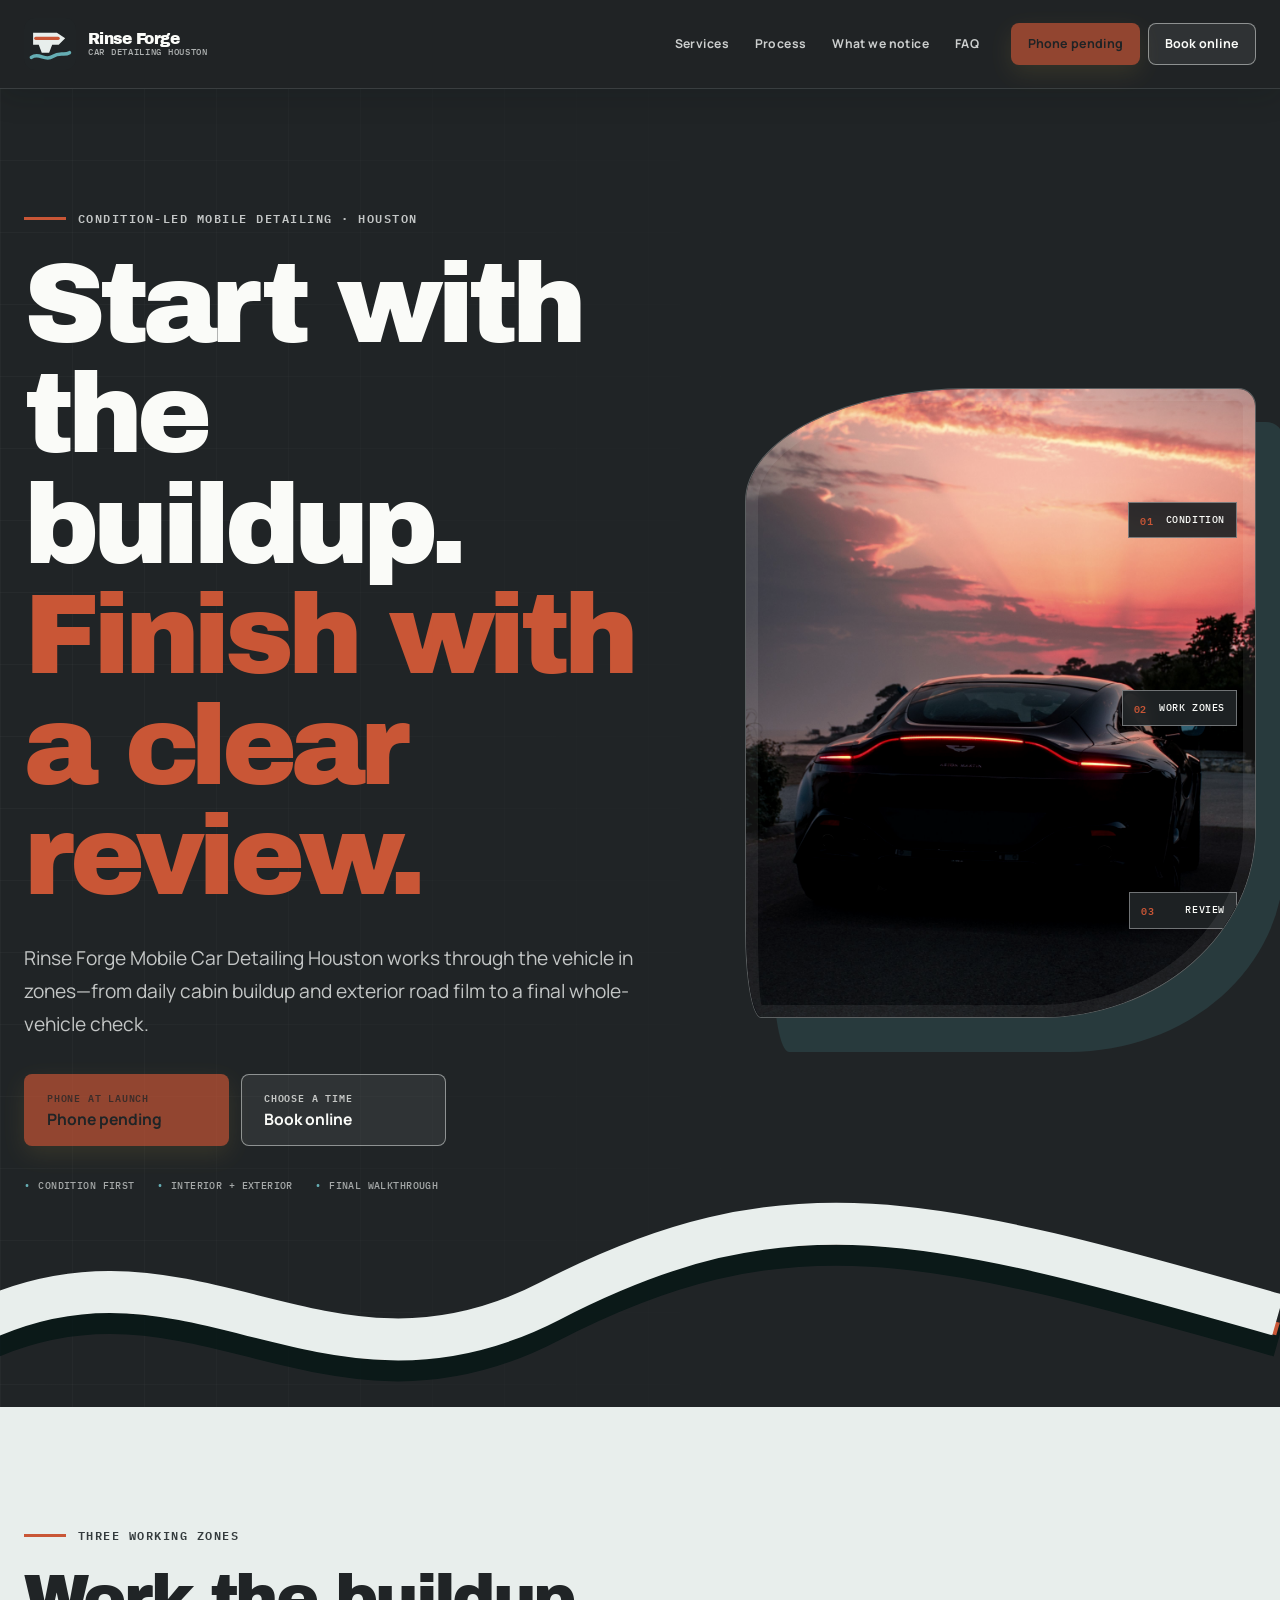
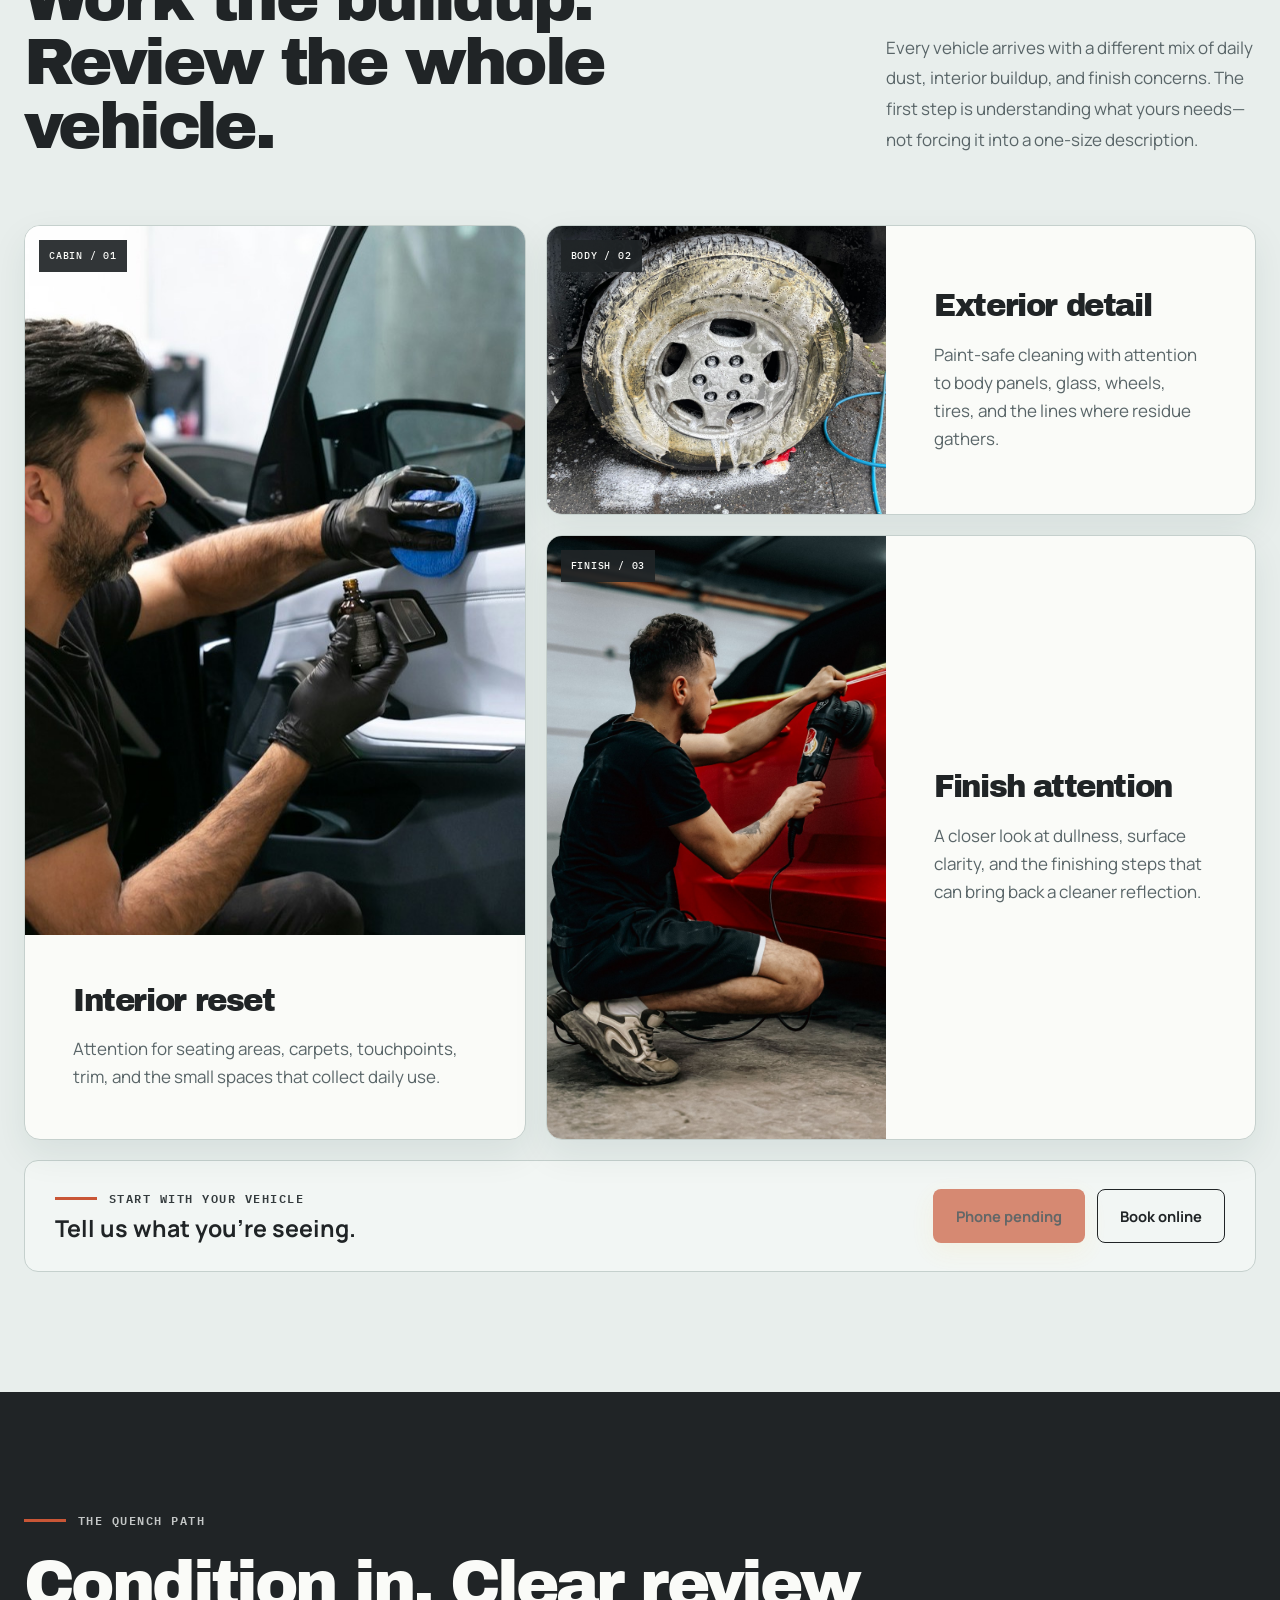
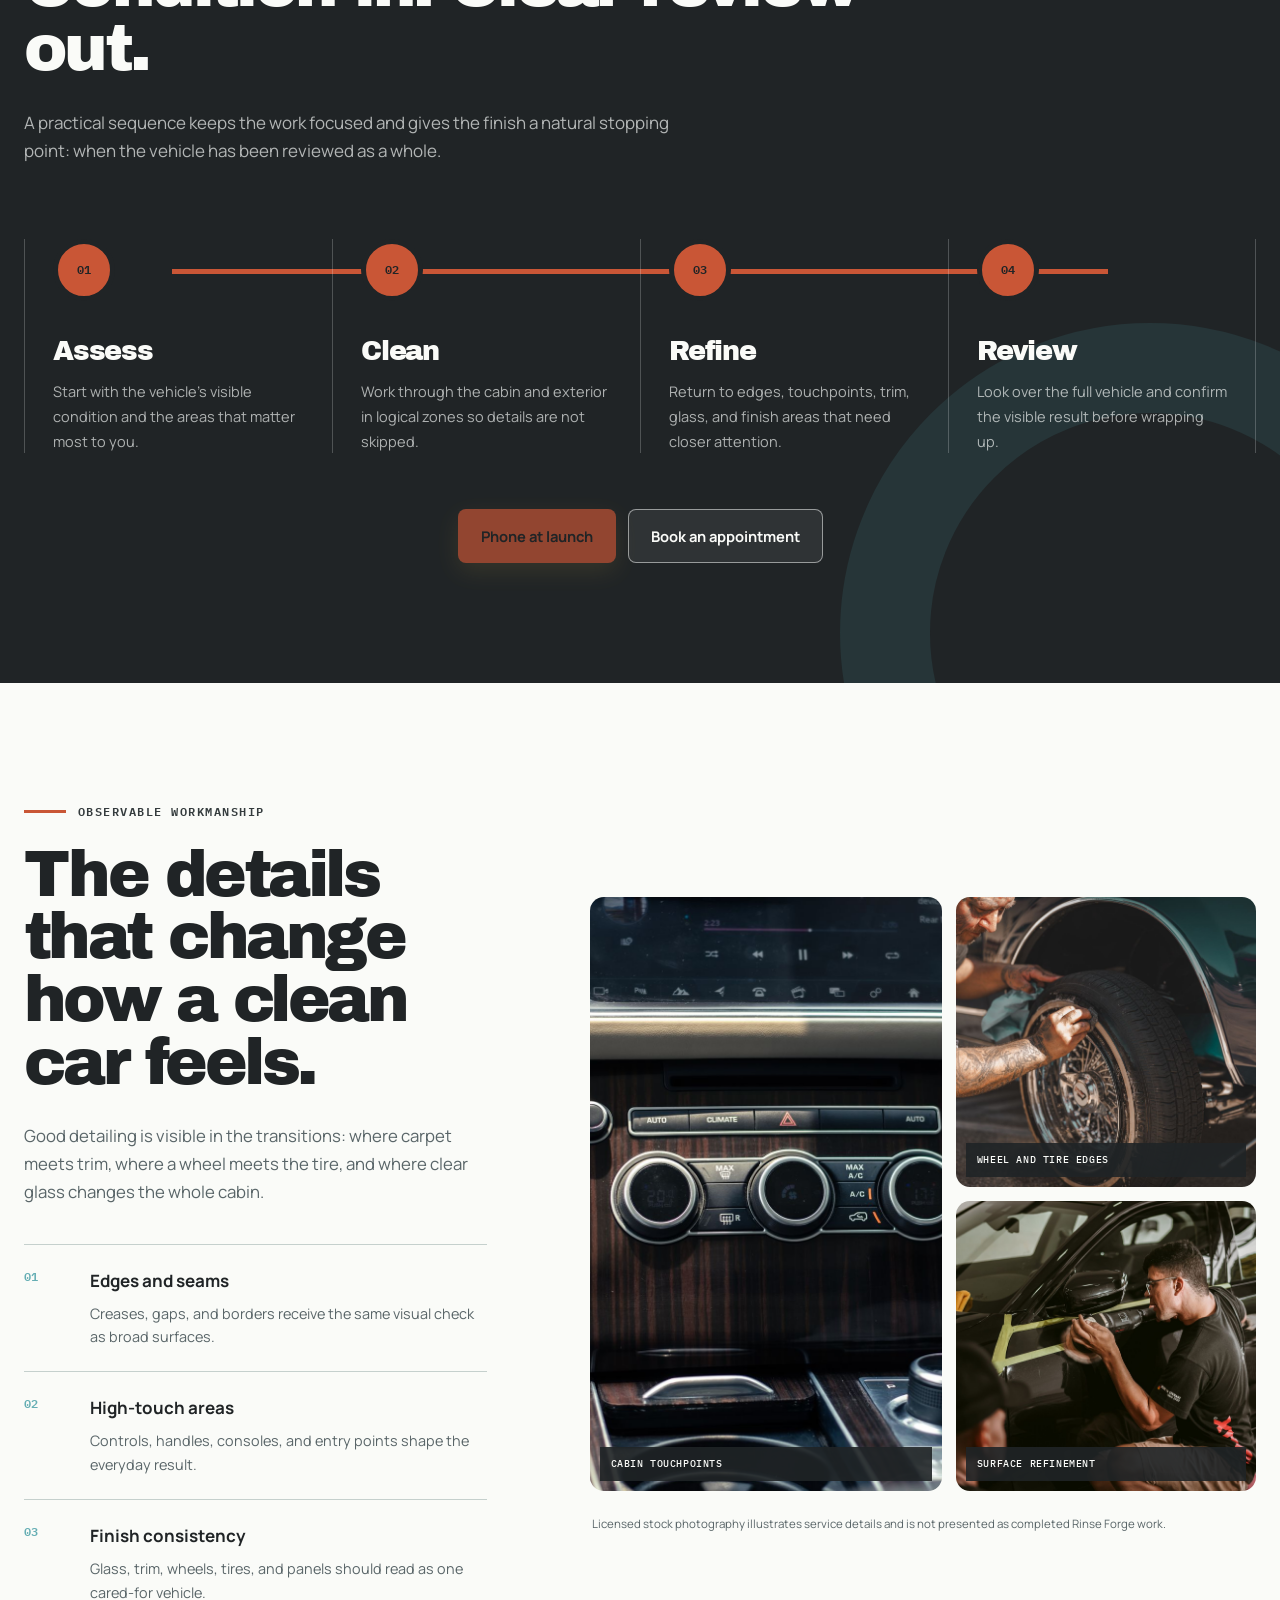
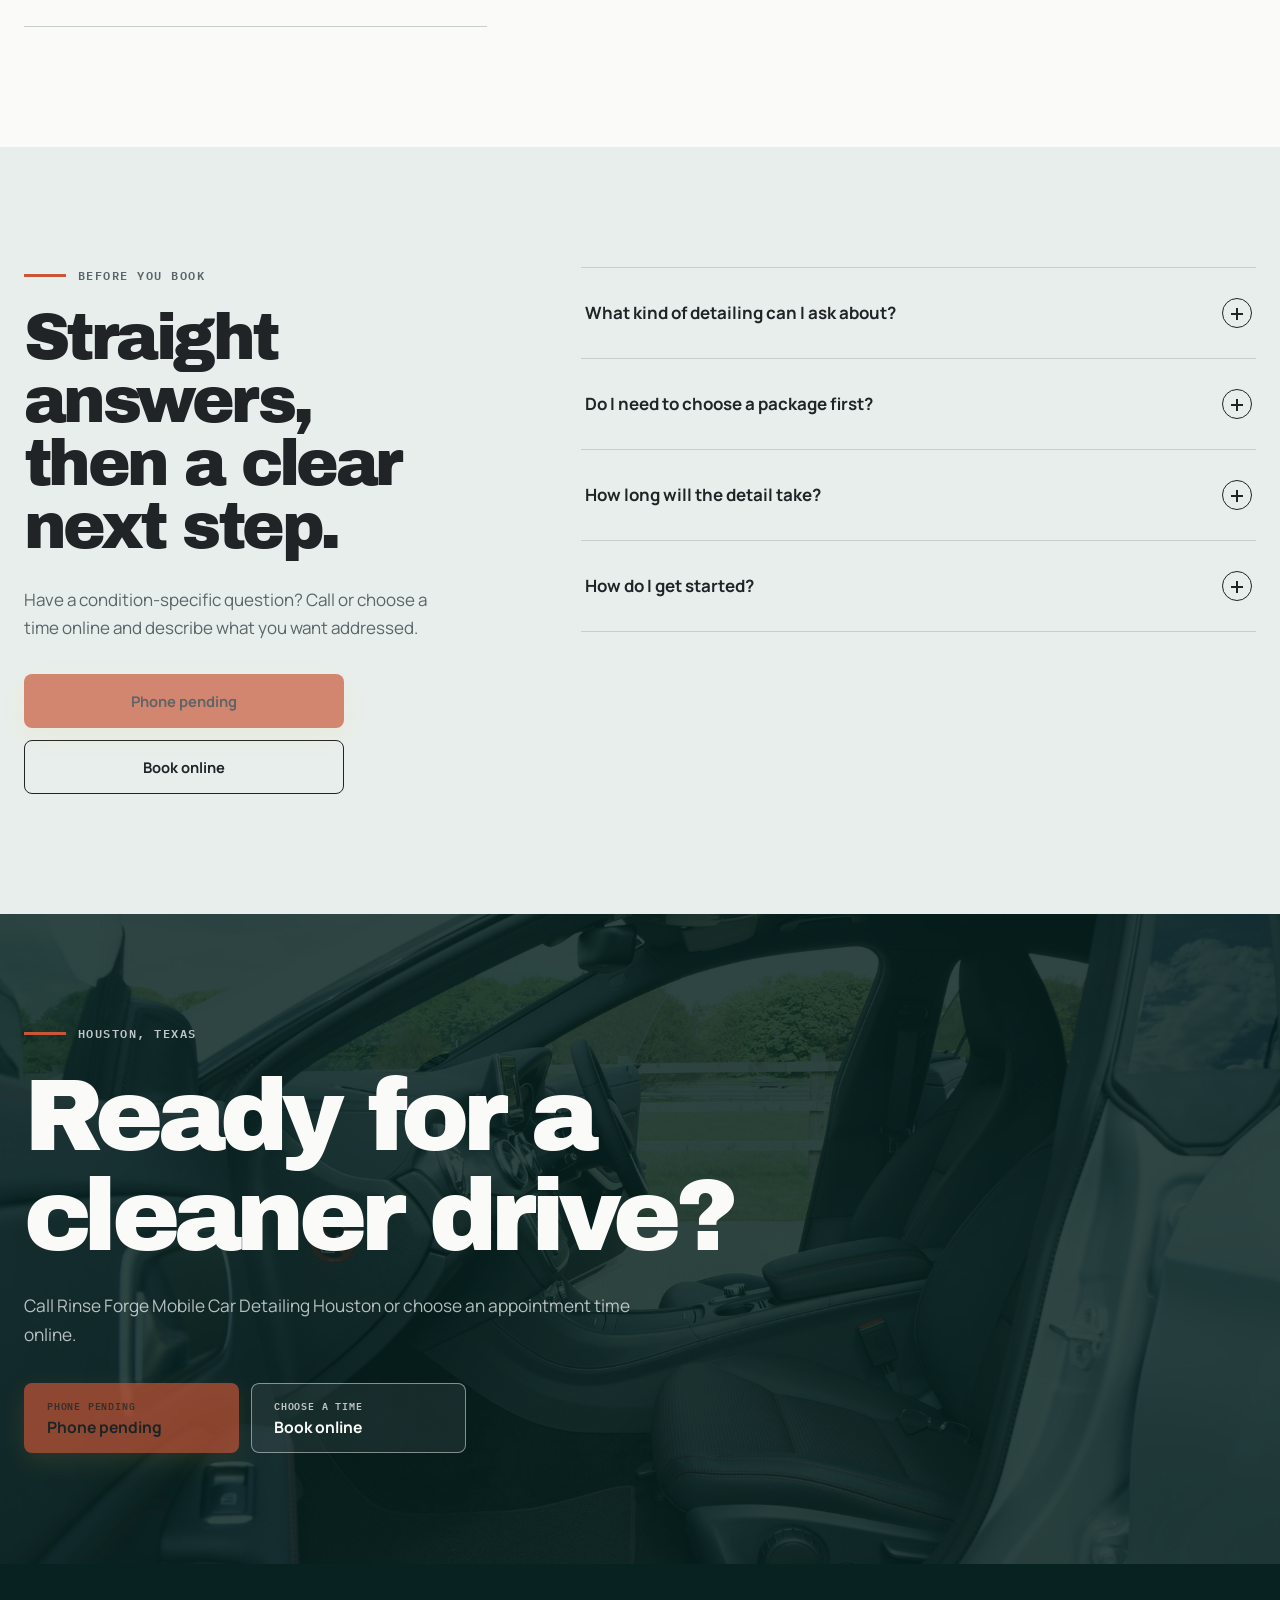
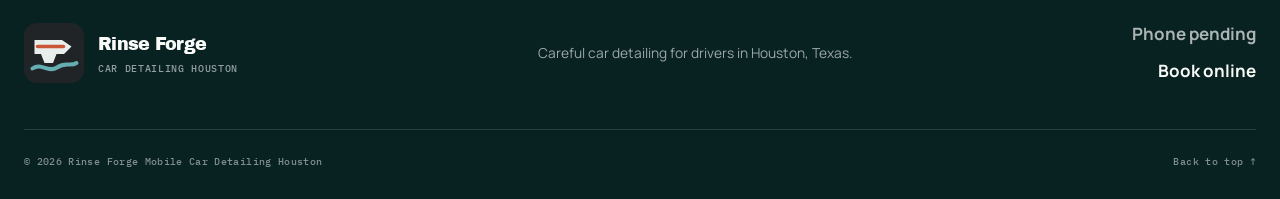
==== index.html @ 3e97dcd6 "feat: launch Rinse Forge website" ====
<!doctype html>
<html lang="en">
  <head>
    <meta charset="utf-8">
    <meta name="viewport" content="width=device-width, initial-scale=1">
    <title>Rinse Forge Mobile Car Detailing Houston | Call or Book</title>
    <meta name="description" content="Rinse Forge Mobile Car Detailing Houston offers careful interior, exterior, and finish-focused car detailing in Houston, Texas. Call or book online.">
    <meta name="theme-color" content="#202426">
    <meta name="robots" content="index,follow,max-image-preview:large">
    <link rel="canonical" href="https://rinseforge.shop/">
    <link rel="icon" href="assets/favicon.svg" type="image/svg+xml">
    <link rel="preload" href="assets/fonts/archivo-black.ttf" as="font" type="font/ttf" crossorigin>
    <link rel="preload" href="assets/hero-foam-car.jpg" as="image">
    <link rel="stylesheet" href="styles.css">
    <meta property="og:type" content="website">
    <meta property="og:title" content="Rinse Forge Mobile Car Detailing Houston">
    <meta property="og:description" content="Careful car detailing for the cabin, body, and finish. Call or book online in Houston, Texas.">
    <meta property="og:url" content="https://rinseforge.shop/">
    <meta property="og:image" content="https://rinseforge.shop/assets/hero-foam-car.jpg">
    <meta property="og:locale" content="en_US">
    <meta name="twitter:card" content="summary_large_image">
    <script type="application/ld+json">
      {
        "@context": "https://schema.org",
        "@type": "LocalBusiness",
        "name": "Rinse Forge Mobile Car Detailing Houston",
        "url": "https://rinseforge.shop/",
        "description": "Careful interior, exterior, and finish-focused car detailing for drivers in Houston, Texas.",
        "areaServed": {
          "@type": "City",
          "name": "Houston, Texas"
        },
        "knowsAbout": [
          "Car detailing",
          "Interior car detailing",
          "Exterior car detailing",
          "Vehicle finish care"
        ]
      }
    </script>
  </head>
  <body>
    <a class="skip-link" href="#main-content">Skip to content</a>

    <header class="site-header" data-header>
      <div class="header-inner shell">
        <a class="brand" href="#top" aria-label="Rinse Forge home">
          <img src="assets/logo.svg" width="56" height="56" alt="">
          <span class="brand-copy">
            <strong>Rinse Forge</strong>
            <small>Car Detailing Houston</small>
          </span>
        </a>

        <button class="menu-toggle" type="button" aria-expanded="false" aria-controls="site-nav">
          <span class="menu-toggle-label">Menu</span>
          <span class="menu-icon" aria-hidden="true"><i></i><i></i></span>
        </button>

        <nav class="site-nav" id="site-nav" aria-label="Main navigation">
          <div class="nav-links">
            <a href="#services">Services</a>
            <a href="#process">Process</a>
            <a href="#details">What we notice</a>
            <a href="#questions">FAQ</a>
          </div>
          <div class="nav-actions">
            <a class="button button-call button-small" href="#contact" aria-disabled="true" aria-label="Call Rinse Forge at Phone pending">Phone pending</a>
            <a class="button button-book button-small" href="https://cal.com/sumitdatta/auto-detail-service">Book online</a>
          </div>
        </nav>
      </div>
    </header>

    <main id="main-content">
      <section class="hero" id="top">
        <div class="hero-grid shell">
          <div class="hero-copy">
            <p class="eyebrow light"><span></span> Condition-led mobile detailing · Houston</p>
            <h1>Start with the buildup. <em>Finish with a clear review.</em></h1>
            <p class="hero-lede">Rinse Forge Mobile Car Detailing Houston works through the vehicle in zones—from daily cabin buildup and exterior road film to a final whole-vehicle check.</p>
            <div class="action-pair hero-actions">
              <a class="button button-call" href="#contact" aria-disabled="true">
                <span>Phone at launch</span>
                <strong>Phone pending</strong>
              </a>
              <a class="button button-book" href="https://cal.com/sumitdatta/auto-detail-service">
                <span>Choose a time</span>
                <strong>Book online</strong>
              </a>
            </div>
            <div class="hero-notes" aria-label="Service highlights">
              <span>Condition first</span>
              <span>Interior + exterior</span>
              <span>Final walkthrough</span>
            </div>
          </div>

          <div class="hero-visual" aria-label="Vehicle finish shown in motion on a Houston road">
            <img src="assets/hero-foam-car.jpg" width="2200" height="3300" alt="A dark vehicle driving along a road at sunset">
            <div class="visual-label label-top"><b>01</b><span>Condition</span></div>
            <div class="visual-label label-mid"><b>02</b><span>Work zones</span></div>
            <div class="visual-label label-bottom"><b>03</b><span>Review</span></div>
          </div>
        </div>

        <svg class="waterline forge-quench-line" viewBox="0 0 1600 220" preserveAspectRatio="none" aria-hidden="true">
          <path class="waterline-shadow" d="M-30 152 C260 18 425 238 720 116 S1190 30 1630 130"></path>
          <path class="waterline-sun" d="M-30 140 C260 6 425 226 720 104 S1190 18 1630 118"></path>
          <path class="waterline-glint" d="M-30 126 C260 -8 425 212 720 90 S1190 4 1630 104"></path>
        </svg>
      </section>

      <section class="services section" id="services">
        <div class="shell">
          <div class="section-heading split-heading">
            <div>
              <p class="eyebrow"><span></span> Three working zones</p>
              <h2>Work the buildup.<br> Review the whole vehicle.</h2>
            </div>
            <p>Every vehicle arrives with a different mix of daily dust, interior buildup, and finish concerns. The first step is understanding what yours needs—not forcing it into a one-size description.</p>
          </div>

          <div class="service-grid">
            <article class="service-card service-card-tall">
              <div class="service-photo">
                <img src="assets/clean-interior.jpg" width="1800" height="1200" loading="lazy" alt="Clean black vehicle seats and center console">
                <span class="photo-code">CABIN / 01</span>
              </div>
              <div class="service-copy">
                <h3>Interior reset</h3>
                <p>Attention for seating areas, carpets, touchpoints, trim, and the small spaces that collect daily use.</p>
              </div>
            </article>

            <article class="service-card">
              <div class="service-photo">
                <img src="assets/wheel-suds.jpg" width="1800" height="1200" loading="lazy" alt="A wheel being cleaned by hand with soap suds">
                <span class="photo-code">BODY / 02</span>
              </div>
              <div class="service-copy">
                <h3>Exterior detail</h3>
                <p>Paint-safe cleaning with attention to body panels, glass, wheels, tires, and the lines where residue gathers.</p>
              </div>
            </article>

            <article class="service-card service-card-wide">
              <div class="service-photo">
                <img src="assets/polish-closeup.jpg" width="1800" height="1200" loading="lazy" alt="A polishing machine moving across a dark vehicle panel">
                <span class="photo-code">FINISH / 03</span>
              </div>
              <div class="service-copy">
                <h3>Finish attention</h3>
                <p>A closer look at dullness, surface clarity, and the finishing steps that can bring back a cleaner reflection.</p>
              </div>
            </article>
          </div>

          <div class="service-contact contact-strip">
            <div>
              <p class="eyebrow"><span></span> Start with your vehicle</p>
              <h3>Tell us what you’re seeing.</h3>
            </div>
            <div class="action-pair compact-actions">
              <a class="button button-call" href="#contact" aria-disabled="true">Phone pending</a>
              <a class="button button-book dark-book" href="https://cal.com/sumitdatta/auto-detail-service">Book online</a>
            </div>
          </div>
        </div>
      </section>

      <section class="process section" id="process">
        <div class="shell">
          <div class="process-intro">
            <p class="eyebrow light"><span></span> The quench path</p>
            <h2>Condition in. Clear review out.</h2>
            <p>A practical sequence keeps the work focused and gives the finish a natural stopping point: when the vehicle has been reviewed as a whole.</p>
          </div>

          <ol class="process-track">
            <li>
              <span class="step-number">01</span>
              <div><h3>Assess</h3><p>Start with the vehicle’s visible condition and the areas that matter most to you.</p></div>
            </li>
            <li>
              <span class="step-number">02</span>
              <div><h3>Clean</h3><p>Work through the cabin and exterior in logical zones so details are not skipped.</p></div>
            </li>
            <li>
              <span class="step-number">03</span>
              <div><h3>Refine</h3><p>Return to edges, touchpoints, trim, glass, and finish areas that need closer attention.</p></div>
            </li>
            <li>
              <span class="step-number">04</span>
              <div><h3>Review</h3><p>Look over the full vehicle and confirm the visible result before wrapping up.</p></div>
            </li>
          </ol>

          <div class="process-actions action-pair">
            <a class="button button-call" href="#contact" aria-disabled="true">Phone at launch</a>
            <a class="button button-book button-book-light" href="https://cal.com/sumitdatta/auto-detail-service">Book an appointment</a>
          </div>
        </div>
      </section>

      <section class="details section" id="details">
        <div class="shell details-grid">
          <div class="details-copy">
            <p class="eyebrow"><span></span> Observable workmanship</p>
            <h2>The details that change how a clean car feels.</h2>
            <p class="details-lede">Good detailing is visible in the transitions: where carpet meets trim, where a wheel meets the tire, and where clear glass changes the whole cabin.</p>
            <ul class="inspection-list">
              <li><span>01</span><div><strong>Edges and seams</strong><p>Creases, gaps, and borders receive the same visual check as broad surfaces.</p></div></li>
              <li><span>02</span><div><strong>High-touch areas</strong><p>Controls, handles, consoles, and entry points shape the everyday result.</p></div></li>
              <li><span>03</span><div><strong>Finish consistency</strong><p>Glass, trim, wheels, tires, and panels should read as one cared-for vehicle.</p></div></li>
            </ul>
          </div>

          <div class="detail-gallery" aria-label="Car detailing service illustrations">
            <figure class="gallery-main">
              <img src="assets/dashboard-detail.jpg" width="1800" height="1200" loading="lazy" alt="Close view of a vehicle dashboard and steering wheel">
              <figcaption>Cabin touchpoints</figcaption>
            </figure>
            <figure>
              <img src="assets/wheel-detail.jpg" width="1800" height="1200" loading="lazy" alt="A vehicle wheel being cleaned with detailing tools">
              <figcaption>Wheel and tire edges</figcaption>
            </figure>
            <figure>
              <img src="assets/polishing-work.jpg" width="1800" height="1200" loading="lazy" alt="A detailer polishing the side panel of a vehicle">
              <figcaption>Surface refinement</figcaption>
            </figure>
            <p class="stock-note">Licensed stock photography illustrates service details and is not presented as completed Rinse Forge work.</p>
          </div>
        </div>
      </section>

      <section class="questions section" id="questions">
        <div class="shell questions-grid">
          <div class="questions-intro">
            <p class="eyebrow"><span></span> Before you book</p>
            <h2>Straight answers, then a clear next step.</h2>
            <p>Have a condition-specific question? Call or choose a time online and describe what you want addressed.</p>
            <div class="action-pair stacked-actions">
              <a class="button button-call" href="#contact" aria-disabled="true">Phone pending</a>
              <a class="button button-book dark-book" href="https://cal.com/sumitdatta/auto-detail-service">Book online</a>
            </div>
          </div>

          <div class="faq-list">
            <details>
              <summary>What kind of detailing can I ask about?<span aria-hidden="true"></span></summary>
              <p>Ask about interior cleaning, exterior detailing, wheel and tire attention, or finish-focused care. Vehicle condition varies, so confirm the right scope when you call or book.</p>
            </details>
            <details>
              <summary>Do I need to choose a package first?<span aria-hidden="true"></span></summary>
              <p>No. Start with what you notice about the vehicle and what you want improved. The appropriate service scope can be discussed from there.</p>
            </details>
            <details>
              <summary>How long will the detail take?<span aria-hidden="true"></span></summary>
              <p>Timing depends on vehicle size, condition, and the agreed scope. Ask about timing for your specific vehicle when you call or book online.</p>
            </details>
            <details>
              <summary>How do I get started?<span aria-hidden="true"></span></summary>
              <p>Call Rinse Forge at Phone pending or use the online appointment link. Both paths let you start with your vehicle and what it needs.</p>
            </details>
          </div>
        </div>
      </section>

      <section class="final-cta" id="contact">
        <div class="final-photo" aria-hidden="true">
          <img src="assets/interior-finish.jpg" width="1800" height="1196" loading="lazy" alt="">
        </div>
        <div class="shell final-inner">
          <p class="eyebrow light"><span></span> Houston, Texas</p>
          <h2>Ready for a cleaner drive?</h2>
          <p>Call Rinse Forge Mobile Car Detailing Houston or choose an appointment time online.</p>
          <div class="action-pair final-actions">
            <a class="button button-call" href="#contact" aria-disabled="true"><span>Phone pending</span><strong>Phone pending</strong></a>
            <a class="button button-book" href="https://cal.com/sumitdatta/auto-detail-service"><span>Choose a time</span><strong>Book online</strong></a>
          </div>
        </div>
      </section>
    </main>

    <footer class="site-footer">
      <div class="shell footer-grid">
        <div class="footer-brand">
          <img src="assets/logo.svg" width="64" height="64" alt="">
          <div><strong>Rinse Forge</strong><span>Car Detailing Houston</span></div>
        </div>
        <p>Careful car detailing for drivers in Houston, Texas.</p>
        <div class="footer-actions">
          <a href="#contact" aria-disabled="true">Phone pending</a>
          <a href="https://cal.com/sumitdatta/auto-detail-service">Book online</a>
        </div>
      </div>
      <div class="shell footer-bottom">
        <span>© <span data-year>2026</span> Rinse Forge Mobile Car Detailing Houston</span>
        <a href="#top">Back to top ↑</a>
      </div>
    </footer>

    <div class="mobile-sticky" aria-label="Contact options">
      <a class="sticky-call" href="#contact" aria-disabled="true"><span>Call</span><strong>Phone pending</strong></a>
      <a class="sticky-book" href="https://cal.com/sumitdatta/auto-detail-service"><span>Book</span><strong>Online</strong></a>
    </div>

    <script src="script.js" defer></script>
  </body>
</html>
---- styles.css ----
@font-face {
  font-family: "Archivo Black";
  src: url("assets/fonts/archivo-black.ttf") format("truetype");
  font-style: normal;
  font-weight: 400;
  font-display: swap;
}

/* Rinse Forge identity layer */
:root {
  --bayou: #202426;
  --bayou-bright: #343b3d;
  --ink: #202426;
  --rain: #e8eeec;
  --chrome: #fafbf8;
  --sun: #c95636;
  --sun-dark: #93412c;
  --reflection: #65aeb4;
  --muted: #596568;
  --line: #c5d0cd;
}

a[aria-disabled="true"] {
  pointer-events: none;
  cursor: not-allowed;
  opacity: 0.68;
}

@font-face {
  font-family: "Manrope";
  src: url("assets/fonts/manrope-400.ttf") format("truetype");
  font-style: normal;
  font-weight: 400;
  font-display: swap;
}

@font-face {
  font-family: "Manrope";
  src: url("assets/fonts/manrope-500.ttf") format("truetype");
  font-style: normal;
  font-weight: 500;
  font-display: swap;
}

@font-face {
  font-family: "Manrope";
  src: url("assets/fonts/manrope-600.ttf") format("truetype");
  font-style: normal;
  font-weight: 600;
  font-display: swap;
}

@font-face {
  font-family: "Manrope";
  src: url("assets/fonts/manrope-700.ttf") format("truetype");
  font-style: normal;
  font-weight: 700;
  font-display: swap;
}

@font-face {
  font-family: "IBM Plex Mono";
  src: url("assets/fonts/ibm-plex-mono-500.ttf") format("truetype");
  font-style: normal;
  font-weight: 500;
  font-display: swap;
}

@font-face {
  font-family: "IBM Plex Mono";
  src: url("assets/fonts/ibm-plex-mono-600.ttf") format("truetype");
  font-style: normal;
  font-weight: 600;
  font-display: swap;
}

:root {
  --bayou: #202426;
  --bayou-bright: #343b3d;
  --ink: #202426;
  --rain: #e8eeec;
  --chrome: #fafbf8;
  --sun: #c95636;
  --sun-dark: #93412c;
  --reflection: #65aeb4;
  --muted: #596568;
  --line: #c5d0cd;
  --white-line: rgba(247, 250, 249, 0.22);
  --shadow: 0 20px 55px rgba(32, 36, 38, 0.14);
  --shell: min(1240px, calc(100vw - 48px));
  --header-height: 88px;
}

*,
*::before,
*::after {
  box-sizing: border-box;
}

html {
  scroll-behavior: smooth;
  scroll-padding-top: calc(var(--header-height) + 24px);
}

body {
  margin: 0;
  background: var(--rain);
  color: var(--ink);
  font-family: "Manrope", Arial, sans-serif;
  font-size: 17px;
  line-height: 1.65;
  text-rendering: optimizeLegibility;
  -webkit-font-smoothing: antialiased;
}

body.menu-open {
  overflow: hidden;
}

img,
svg {
  display: block;
  max-width: 100%;
}

a {
  color: inherit;
  text-decoration: none;
}

button,
a {
  -webkit-tap-highlight-color: transparent;
}

:focus-visible {
  outline: 3px solid var(--sun);
  outline-offset: 4px;
}

h1,
h2,
h3,
p {
  margin-top: 0;
}

h1,
h2 {
  font-family: "Archivo Black", "Arial Black", sans-serif;
  font-weight: 400;
  letter-spacing: -0.055em;
  line-height: 0.98;
}

h2 {
  font-size: clamp(2.65rem, 5.1vw, 5.2rem);
}

h3 {
  font-size: 1.35rem;
  line-height: 1.2;
}

.shell {
  width: var(--shell);
  margin-inline: auto;
}

.section {
  padding: 120px 0;
}

.skip-link {
  position: fixed;
  z-index: 1000;
  top: 12px;
  left: 12px;
  padding: 12px 16px;
  background: var(--sun);
  color: var(--ink);
  font-weight: 800;
  transform: translateY(-160%);
  transition: transform 160ms ease;
}

.skip-link:focus {
  transform: translateY(0);
}

.eyebrow {
  display: flex;
  align-items: center;
  gap: 12px;
  margin-bottom: 24px;
  color: var(--bayou-bright);
  font-family: "IBM Plex Mono", monospace;
  font-size: 0.72rem;
  font-weight: 600;
  letter-spacing: 0.13em;
  line-height: 1.4;
  text-transform: uppercase;
}

.eyebrow > span {
  width: 42px;
  height: 3px;
  background: var(--sun);
}

.eyebrow.light {
  color: rgba(247, 250, 249, 0.76);
}

.button {
  min-height: 54px;
  display: inline-flex;
  align-items: center;
  justify-content: center;
  gap: 8px;
  padding: 15px 22px;
  border: 1px solid transparent;
  border-radius: 8px;
  font-size: 0.92rem;
  font-weight: 750;
  line-height: 1.1;
  text-align: center;
  transition: transform 160ms ease, background-color 160ms ease, border-color 160ms ease;
}

.button:hover {
  transform: translateY(-2px);
}

.button-call {
  background: var(--sun);
  color: var(--ink);
  box-shadow: 0 8px 24px rgba(242, 200, 75, 0.16);
}

.button-call:hover {
  background: #ffdb61;
}

.button-book {
  border-color: rgba(247, 250, 249, 0.48);
  background: rgba(247, 250, 249, 0.07);
  color: var(--chrome);
}

.button-book:hover {
  border-color: var(--chrome);
  background: rgba(247, 250, 249, 0.13);
}

.dark-book {
  border-color: var(--bayou);
  background: transparent;
  color: var(--bayou);
}

.dark-book:hover {
  background: var(--bayou);
  color: var(--chrome);
}

.button-book-light {
  border-color: rgba(247, 250, 249, 0.52);
}

.button-small {
  min-height: 42px;
  padding: 11px 16px;
  font-size: 0.78rem;
}

.action-pair {
  display: flex;
  flex-wrap: wrap;
  gap: 12px;
}

/* Header */
.site-header {
  position: fixed;
  z-index: 100;
  inset: 0 0 auto;
  min-height: var(--header-height);
  background: rgba(32, 36, 38, 0.97);
  color: var(--chrome);
  border-bottom: 1px solid rgba(247, 250, 249, 0.12);
  box-shadow: 0 8px 28px rgba(2, 18, 17, 0.14);
  backdrop-filter: blur(16px);
  -webkit-backdrop-filter: blur(16px);
}

.header-inner {
  min-height: var(--header-height);
  display: flex;
  align-items: center;
  justify-content: space-between;
  gap: 28px;
}

.brand {
  flex: 0 0 auto;
  display: flex;
  align-items: center;
  gap: 12px;
}

.brand img {
  width: 52px;
  height: 52px;
}

.brand-copy {
  display: grid;
  gap: 2px;
  line-height: 1;
}

.brand-copy strong {
  font-family: "Archivo Black", "Arial Black", sans-serif;
  font-size: 0.97rem;
  font-weight: 400;
  letter-spacing: -0.035em;
}

.brand-copy small {
  color: rgba(247, 250, 249, 0.66);
  font-family: "IBM Plex Mono", monospace;
  font-size: 0.55rem;
  letter-spacing: 0.08em;
  text-transform: uppercase;
}

.site-nav {
  flex: 1;
  display: flex;
  align-items: center;
  justify-content: flex-end;
  gap: 32px;
}

.nav-links,
.nav-actions {
  display: flex;
  align-items: center;
}

.nav-links {
  gap: clamp(14px, 2vw, 28px);
}

.nav-links a {
  color: rgba(247, 250, 249, 0.8);
  font-size: 0.76rem;
  font-weight: 700;
  letter-spacing: 0.035em;
}

.nav-links a:hover {
  color: var(--sun);
}

.nav-actions {
  gap: 8px;
}

.site-nav .button-call {
  color: var(--ink);
}

.site-nav .button-book {
  color: var(--chrome);
}

.menu-toggle {
  display: none;
  min-width: 76px;
  min-height: 42px;
  align-items: center;
  justify-content: center;
  gap: 10px;
  border: 1px solid rgba(247, 250, 249, 0.34);
  border-radius: 7px;
  background: var(--bayou-bright);
  color: var(--chrome);
  font-family: "IBM Plex Mono", monospace;
  font-size: 0.65rem;
  letter-spacing: 0.07em;
  text-transform: uppercase;
}

.menu-icon {
  display: grid;
  width: 18px;
  gap: 5px;
}

.menu-icon i {
  width: 18px;
  height: 2px;
  display: block;
  background: currentColor;
  transition: transform 160ms ease;
}

.menu-toggle[aria-expanded="true"] .menu-icon i:first-child {
  transform: translateY(3.5px) rotate(45deg);
}

.menu-toggle[aria-expanded="true"] .menu-icon i:last-child {
  transform: translateY(-3.5px) rotate(-45deg);
}

/* Hero */
.hero {
  position: relative;
  min-height: 850px;
  overflow: hidden;
  padding: calc(var(--header-height) + 74px) 0 164px;
  background: var(--bayou);
  color: var(--chrome);
}

.hero::before {
  content: "";
  position: absolute;
  inset: var(--header-height) 0 0;
  opacity: 0.16;
  background-image: linear-gradient(rgba(247, 250, 249, 0.18) 1px, transparent 1px), linear-gradient(90deg, rgba(247, 250, 249, 0.18) 1px, transparent 1px);
  background-size: 72px 72px;
  mask-image: linear-gradient(to right, black, transparent 62%);
  pointer-events: none;
}

.hero-grid {
  position: relative;
  z-index: 2;
  display: grid;
  grid-template-columns: minmax(0, 0.94fr) minmax(410px, 0.76fr);
  align-items: center;
  gap: clamp(50px, 7vw, 110px);
}

.hero-copy {
  padding: 48px 0;
}

.hero h1 {
  max-width: 820px;
  margin-bottom: 30px;
  font-size: clamp(4.5rem, 8.8vw, 8.4rem);
}

.hero h1 em {
  display: block;
  color: var(--sun);
  font-style: normal;
}

.hero-lede {
  max-width: 650px;
  margin-bottom: 34px;
  color: rgba(247, 250, 249, 0.76);
  font-size: clamp(1.05rem, 1.5vw, 1.25rem);
  line-height: 1.7;
}

.hero-actions .button {
  min-width: 205px;
  min-height: 72px;
  flex-direction: column;
  align-items: flex-start;
  padding: 16px 22px;
}

.hero-actions .button span,
.final-actions .button span {
  font-family: "IBM Plex Mono", monospace;
  font-size: 0.62rem;
  font-weight: 600;
  letter-spacing: 0.08em;
  opacity: 0.74;
  text-transform: uppercase;
}

.hero-actions .button strong,
.final-actions .button strong {
  font-size: 0.98rem;
}

.hero-notes {
  display: flex;
  flex-wrap: wrap;
  gap: 8px 22px;
  margin-top: 32px;
  color: rgba(247, 250, 249, 0.62);
  font-family: "IBM Plex Mono", monospace;
  font-size: 0.64rem;
  letter-spacing: 0.04em;
  text-transform: uppercase;
}

.hero-notes span::before {
  content: "•";
  margin-right: 8px;
  color: var(--reflection);
}

.hero-visual {
  position: relative;
  height: min(670px, 70vh);
  min-height: 570px;
  overflow: hidden;
  border: 1px solid rgba(247, 250, 249, 0.28);
  border-radius: 44% 18px 42% 16px / 18% 18px 30% 14%;
  box-shadow: 28px 34px 0 rgba(76, 153, 160, 0.19);
}

.hero-visual::after {
  content: "";
  position: absolute;
  inset: 0;
  border: 12px solid rgba(247, 250, 249, 0.07);
  border-radius: inherit;
  pointer-events: none;
}

.hero-visual img {
  width: 100%;
  height: 100%;
  object-fit: cover;
  object-position: 51% 48%;
  filter: saturate(0.78) contrast(1.04);
}

.visual-label {
  position: absolute;
  right: 18px;
  min-width: 108px;
  display: flex;
  align-items: center;
  justify-content: space-between;
  gap: 12px;
  padding: 9px 11px;
  border: 1px solid rgba(247, 250, 249, 0.38);
  background: rgba(32, 36, 38, 0.92);
  color: var(--chrome);
  font-family: "IBM Plex Mono", monospace;
  font-size: 0.62rem;
  letter-spacing: 0.06em;
  text-transform: uppercase;
  backdrop-filter: blur(8px);
}

.visual-label b {
  color: var(--sun);
}

.label-top { top: 18%; }
.label-mid { top: 48%; }
.label-bottom { bottom: 14%; }

.waterline {
  position: absolute;
  z-index: 3;
  right: -2%;
  bottom: -24px;
  left: -2%;
  width: 104%;
  height: 220px;
  overflow: visible;
}

.waterline path {
  fill: none;
  vector-effect: non-scaling-stroke;
}

.waterline-shadow {
  stroke: rgba(2, 20, 19, 0.7);
  stroke-width: 32;
}

.waterline-sun {
  stroke: var(--sun);
  stroke-width: 13;
}

.waterline-glint {
  stroke: var(--rain);
  stroke-width: 42;
}

/* Services */
.services {
  background: var(--rain);
}

.split-heading {
  display: grid;
  grid-template-columns: 1.5fr 0.7fr;
  align-items: end;
  gap: 70px;
  margin-bottom: 66px;
}

.section-heading h2 {
  margin-bottom: 0;
}

.split-heading > p {
  margin-bottom: 4px;
  color: var(--muted);
  line-height: 1.8;
}

.service-grid {
  display: grid;
  grid-template-columns: repeat(12, 1fr);
  grid-template-rows: repeat(2, minmax(290px, auto));
  gap: 20px;
}

.service-card {
  grid-column: 6 / 13;
  display: grid;
  grid-template-columns: minmax(240px, 0.92fr) 1fr;
  min-height: 290px;
  overflow: hidden;
  background: var(--chrome);
  border: 1px solid var(--line);
  border-radius: 16px;
  box-shadow: 0 14px 36px rgba(14, 58, 55, 0.08);
}

.service-card-tall {
  grid-column: 1 / 6;
  grid-row: 1 / 3;
  display: flex;
  flex-direction: column;
}

.service-card-wide {
  grid-row: 2;
}

.service-photo {
  position: relative;
  min-height: 270px;
  overflow: hidden;
}

.service-card-tall .service-photo {
  flex: 1;
  min-height: 500px;
}

.service-photo img {
  width: 100%;
  height: 100%;
  object-fit: cover;
  transition: transform 500ms cubic-bezier(0.22, 1, 0.36, 1);
}

.service-card:hover .service-photo img {
  transform: scale(1.025);
}

.photo-code {
  position: absolute;
  top: 14px;
  left: 14px;
  padding: 8px 10px;
  background: rgba(32, 36, 38, 0.92);
  color: var(--chrome);
  font-family: "IBM Plex Mono", monospace;
  font-size: 0.6rem;
  letter-spacing: 0.08em;
}

.service-copy {
  align-self: center;
  padding: clamp(28px, 4vw, 48px);
}

.service-copy h3 {
  margin-bottom: 16px;
  font-family: "Archivo Black", "Arial Black", sans-serif;
  font-size: clamp(1.6rem, 2.4vw, 2.4rem);
  font-weight: 400;
  letter-spacing: -0.045em;
}

.service-copy p {
  margin-bottom: 0;
  color: var(--muted);
}

.contact-strip {
  margin-top: 20px;
  padding: 28px 30px;
  display: flex;
  align-items: center;
  justify-content: space-between;
  gap: 32px;
  border: 1px solid var(--line);
  border-radius: 14px;
  background: rgba(247, 250, 249, 0.72);
}

.contact-strip .eyebrow {
  margin-bottom: 9px;
}

.contact-strip h3 {
  margin-bottom: 0;
  font-size: 1.45rem;
}

.compact-actions {
  flex: 0 0 auto;
}

/* Process */
.process {
  position: relative;
  overflow: hidden;
  background: var(--bayou);
  color: var(--chrome);
}

.process::after {
  content: "";
  position: absolute;
  right: -180px;
  bottom: -260px;
  width: 620px;
  height: 620px;
  border: 90px solid rgba(76, 153, 160, 0.14);
  border-radius: 50%;
}

.process .shell {
  position: relative;
  z-index: 1;
}

.process-intro {
  max-width: 880px;
  margin-bottom: 74px;
}

.process-intro h2 {
  margin-bottom: 28px;
}

.process-intro > p:last-child {
  max-width: 690px;
  color: rgba(247, 250, 249, 0.68);
}

.process-track {
  position: relative;
  display: grid;
  grid-template-columns: repeat(4, 1fr);
  gap: 0;
  margin: 0;
  padding: 0;
  list-style: none;
}

.process-track::before {
  content: "";
  position: absolute;
  top: 30px;
  right: 12%;
  left: 12%;
  height: 5px;
  background: var(--sun);
}

.process-track li {
  position: relative;
  padding: 0 28px;
  border-left: 1px solid var(--white-line);
}

.process-track li:last-child {
  border-right: 1px solid var(--white-line);
}

.step-number {
  position: relative;
  z-index: 2;
  width: 62px;
  height: 62px;
  display: grid;
  place-items: center;
  margin-bottom: 34px;
  border: 5px solid var(--bayou);
  border-radius: 50%;
  background: var(--sun);
  color: var(--ink);
  font-family: "IBM Plex Mono", monospace;
  font-size: 0.75rem;
  font-weight: 700;
}

.process-track h3 {
  margin-bottom: 12px;
  font-family: "Archivo Black", "Arial Black", sans-serif;
  font-size: 1.7rem;
  font-weight: 400;
  letter-spacing: -0.045em;
}

.process-track p {
  margin-bottom: 0;
  color: rgba(247, 250, 249, 0.66);
  font-size: 0.91rem;
  line-height: 1.7;
}

.process-actions {
  margin-top: 56px;
  justify-content: center;
}

/* Details */
.details {
  background: var(--chrome);
}

.details-grid {
  display: grid;
  grid-template-columns: 0.82fr 1.18fr;
  align-items: center;
  gap: clamp(54px, 8vw, 110px);
}

.details-copy h2 {
  margin-bottom: 28px;
  font-size: clamp(2.9rem, 5vw, 5.4rem);
}

.details-lede {
  margin-bottom: 38px;
  color: var(--muted);
  font-size: 1.05rem;
}

.inspection-list {
  margin: 0;
  padding: 0;
  border-top: 1px solid var(--line);
  list-style: none;
}

.inspection-list li {
  display: grid;
  grid-template-columns: 48px 1fr;
  gap: 18px;
  padding: 22px 0;
  border-bottom: 1px solid var(--line);
}

.inspection-list > li > span {
  color: var(--reflection);
  font-family: "IBM Plex Mono", monospace;
  font-size: 0.72rem;
  font-weight: 700;
}

.inspection-list strong {
  display: block;
  margin-bottom: 7px;
}

.inspection-list p {
  margin: 0;
  color: var(--muted);
  font-size: 0.9rem;
}

.detail-gallery {
  display: grid;
  grid-template-columns: 1.08fr 0.92fr;
  grid-template-rows: 290px 290px auto;
  gap: 14px;
}

.detail-gallery figure {
  position: relative;
  margin: 0;
  overflow: hidden;
  border-radius: 14px;
  background: var(--bayou);
}

.detail-gallery .gallery-main {
  grid-row: 1 / 3;
}

.detail-gallery img {
  width: 100%;
  height: 100%;
  object-fit: cover;
}

.detail-gallery figcaption {
  position: absolute;
  right: 10px;
  bottom: 10px;
  left: 10px;
  padding: 9px 11px;
  background: rgba(32, 36, 38, 0.9);
  color: var(--chrome);
  font-family: "IBM Plex Mono", monospace;
  font-size: 0.62rem;
  letter-spacing: 0.06em;
  text-transform: uppercase;
}

.stock-note {
  grid-column: 1 / -1;
  margin: 0;
  padding: 10px 2px 0;
  color: var(--muted);
  font-size: 0.72rem;
  line-height: 1.55;
}

/* FAQ */
.questions {
  background: var(--rain);
}

.questions-grid {
  display: grid;
  grid-template-columns: 0.7fr 1.1fr;
  gap: clamp(60px, 10vw, 150px);
}

.questions-intro h2 {
  margin-bottom: 28px;
  font-size: clamp(2.8rem, 5vw, 5.1rem);
}

.questions-intro > p {
  color: var(--muted);
}

.stacked-actions {
  align-items: stretch;
  flex-direction: column;
  max-width: 320px;
  margin-top: 32px;
}

.faq-list {
  border-top: 1px solid var(--line);
}

.faq-list details {
  border-bottom: 1px solid var(--line);
}

.faq-list summary {
  min-height: 90px;
  display: flex;
  align-items: center;
  justify-content: space-between;
  gap: 24px;
  padding: 20px 4px;
  cursor: pointer;
  font-size: 1.06rem;
  font-weight: 700;
  list-style: none;
}

.faq-list summary::-webkit-details-marker {
  display: none;
}

.faq-list summary span {
  position: relative;
  flex: 0 0 30px;
  width: 30px;
  height: 30px;
  border: 1px solid var(--bayou);
  border-radius: 50%;
}

.faq-list summary span::before,
.faq-list summary span::after {
  content: "";
  position: absolute;
  top: 14px;
  left: 8px;
  width: 12px;
  height: 2px;
  background: var(--bayou);
}

.faq-list summary span::after {
  transform: rotate(90deg);
  transition: transform 160ms ease;
}

.faq-list details[open] summary span::after {
  transform: rotate(0deg);
}

.faq-list details p {
  max-width: 690px;
  margin: -2px 50px 26px 4px;
  color: var(--muted);
}

/* Final CTA */
.final-cta {
  position: relative;
  min-height: 650px;
  display: grid;
  align-items: center;
  overflow: hidden;
  background: var(--bayou);
  color: var(--chrome);
}

.final-photo {
  position: absolute;
  inset: 0;
}

.final-photo::after {
  content: "";
  position: absolute;
  inset: 0;
  background: rgba(7, 34, 32, 0.84);
}

.final-photo img {
  width: 100%;
  height: 100%;
  object-fit: cover;
  object-position: center 60%;
  filter: saturate(0.62);
}

.final-inner {
  position: relative;
  z-index: 1;
  padding: 110px 0;
}

.final-inner h2 {
  max-width: 860px;
  margin-bottom: 26px;
  font-size: clamp(4rem, 8vw, 8.5rem);
}

.final-inner > p:not(.eyebrow) {
  max-width: 620px;
  margin-bottom: 34px;
  color: rgba(247, 250, 249, 0.72);
  font-size: 1.08rem;
}

.final-actions .button {
  min-width: 215px;
  min-height: 70px;
  flex-direction: column;
  align-items: flex-start;
}

/* Footer */
.site-footer {
  padding: 56px 0 28px;
  background: #082221;
  color: var(--chrome);
}

.footer-grid {
  display: grid;
  grid-template-columns: 1.15fr 0.85fr 0.8fr;
  align-items: center;
  gap: 45px;
  padding-bottom: 44px;
}

.footer-brand {
  display: flex;
  align-items: center;
  gap: 14px;
}

.footer-brand img {
  width: 60px;
  height: 60px;
}

.footer-brand div {
  display: grid;
  gap: 2px;
}

.footer-brand strong {
  font-family: "Archivo Black", "Arial Black", sans-serif;
  font-size: 1.1rem;
  font-weight: 400;
  letter-spacing: -0.04em;
}

.footer-brand span {
  color: rgba(247, 250, 249, 0.58);
  font-family: "IBM Plex Mono", monospace;
  font-size: 0.6rem;
  letter-spacing: 0.07em;
  text-transform: uppercase;
}

.footer-grid > p {
  margin: 0;
  color: rgba(247, 250, 249, 0.62);
  font-size: 0.86rem;
}

.footer-actions {
  display: grid;
  justify-items: end;
  gap: 9px;
  font-weight: 700;
}

.footer-actions a:hover,
.footer-bottom a:hover {
  color: var(--sun);
}

.footer-bottom {
  display: flex;
  justify-content: space-between;
  gap: 30px;
  padding-top: 24px;
  border-top: 1px solid rgba(247, 250, 249, 0.12);
  color: rgba(247, 250, 249, 0.5);
  font-family: "IBM Plex Mono", monospace;
  font-size: 0.62rem;
  letter-spacing: 0.035em;
}

.mobile-sticky {
  display: none;
}

@media (max-width: 1120px) {
  :root {
    --shell: min(100% - 36px, 1240px);
  }

  .brand-copy {
    display: none;
  }

  .site-nav {
    gap: 20px;
  }

  .hero-grid {
    grid-template-columns: minmax(0, 1fr) minmax(360px, 0.72fr);
    gap: 46px;
  }

  .hero h1 {
    font-size: clamp(4.1rem, 8.5vw, 6.7rem);
  }

  .service-card {
    grid-template-columns: 0.95fr 1fr;
  }

  .detail-gallery {
    grid-template-rows: 245px 245px auto;
  }
}

@media (max-width: 980px) {
  :root {
    --header-height: 76px;
  }

  .section {
    padding: 92px 0;
  }

  .site-header {
    min-height: var(--header-height);
    background: #202426;
  }

  .header-inner {
    min-height: var(--header-height);
  }

  .brand-copy {
    display: grid;
  }

  .menu-toggle {
    display: inline-flex;
  }

  .site-nav {
    position: fixed;
    z-index: 99;
    top: var(--header-height);
    right: 0;
    left: 0;
    max-height: calc(100svh - var(--header-height));
    display: none;
    align-items: stretch;
    overflow-y: auto;
    padding: 24px max(18px, calc((100vw - var(--shell)) / 2)) 32px;
    background: #202426;
    border-top: 1px solid rgba(247, 250, 249, 0.14);
    box-shadow: 0 28px 60px rgba(2, 18, 17, 0.35);
  }

  .site-nav.is-open {
    display: flex;
    flex-direction: column;
  }

  .nav-links {
    display: grid;
    gap: 0;
  }

  .nav-links a {
    padding: 16px 2px;
    border-bottom: 1px solid rgba(247, 250, 249, 0.14);
    color: var(--chrome);
    font-size: 0.95rem;
  }

  .nav-actions {
    align-items: stretch;
    margin-top: 20px;
  }

  .nav-actions .button {
    min-height: 52px;
    flex: 1;
  }

  .hero {
    min-height: auto;
    padding-top: calc(var(--header-height) + 66px);
  }

  .hero-grid {
    grid-template-columns: 1fr;
  }

  .hero-copy {
    max-width: 760px;
    padding: 18px 0 0;
  }

  .hero-visual {
    width: min(660px, 88%);
    height: 590px;
    min-height: 0;
    margin-left: auto;
  }

  .split-heading,
  .details-grid,
  .questions-grid {
    grid-template-columns: 1fr;
  }

  .split-heading {
    gap: 28px;
  }

  .split-heading > p {
    max-width: 690px;
  }

  .service-grid {
    grid-template-rows: auto;
  }

  .service-card,
  .service-card-tall,
  .service-card-wide {
    grid-column: 1 / -1;
    grid-row: auto;
    display: grid;
    grid-template-columns: minmax(280px, 0.95fr) 1fr;
  }

  .service-card-tall .service-photo,
  .service-photo {
    min-height: 310px;
  }

  .process-track {
    grid-template-columns: repeat(2, 1fr);
    row-gap: 60px;
  }

  .process-track::before {
    display: none;
  }

  .process-track li:nth-child(3) {
    border-left: 1px solid var(--white-line);
  }

  .process-track li:nth-child(2) {
    border-right: 1px solid var(--white-line);
  }

  .details-grid {
    gap: 62px;
  }

  .details-copy {
    max-width: 770px;
  }

  .detail-gallery {
    grid-template-rows: 330px 330px auto;
  }

  .questions-grid {
    gap: 58px;
  }

  .questions-intro {
    max-width: 760px;
  }

  .stacked-actions {
    max-width: none;
    flex-direction: row;
  }

  .footer-grid {
    grid-template-columns: 1fr 1fr;
  }

  .footer-grid > p {
    display: none;
  }
}

@media (max-width: 700px) {
  :root {
    --shell: calc(100vw - 28px);
  }

  html {
    scroll-padding-top: calc(var(--header-height) + 14px);
  }

  body {
    padding-bottom: 70px;
    font-size: 16px;
  }

  .section {
    padding: 76px 0;
  }

  .brand img {
    width: 44px;
    height: 44px;
  }

  .brand-copy strong {
    font-size: 0.84rem;
  }

  .brand-copy small {
    font-size: 0.48rem;
  }

  .menu-toggle {
    min-width: 68px;
  }

  .menu-toggle-label {
    position: absolute;
    width: 1px;
    height: 1px;
    overflow: hidden;
    clip: rect(0 0 0 0);
  }

  .eyebrow {
    gap: 9px;
    margin-bottom: 18px;
    font-size: 0.63rem;
  }

  .eyebrow > span {
    width: 30px;
  }

  h2 {
    font-size: clamp(2.65rem, 14vw, 4.4rem);
  }

  .hero {
    padding-top: calc(var(--header-height) + 42px);
    padding-bottom: 126px;
  }

  .hero::before {
    background-size: 52px 52px;
  }

  .hero-grid {
    gap: 42px;
  }

  .hero h1 {
    margin-bottom: 22px;
    font-size: clamp(3.5rem, 18vw, 5.25rem);
  }

  .hero-lede {
    font-size: 1rem;
  }

  .hero-actions,
  .final-actions {
    flex-direction: column;
  }

  .hero-actions .button,
  .final-actions .button {
    width: 100%;
    min-width: 0;
  }

  .hero-notes {
    display: grid;
  }

  .hero-visual {
    width: calc(100% - 10px);
    height: 470px;
    margin: 0 0 0 auto;
    border-radius: 38% 12px 32% 12px / 14% 12px 22% 12px;
    box-shadow: 12px 18px 0 rgba(76, 153, 160, 0.19);
  }

  .visual-label {
    right: 10px;
    min-width: 92px;
    font-size: 0.54rem;
  }

  .waterline {
    bottom: -50px;
    height: 180px;
  }

  .split-heading {
    margin-bottom: 42px;
  }

  .section-heading h2 br {
    display: none;
  }

  .service-grid {
    display: grid;
    gap: 14px;
  }

  .service-card,
  .service-card-tall,
  .service-card-wide {
    display: flex;
    flex-direction: column;
  }

  .service-card-tall .service-photo,
  .service-photo {
    flex: none;
    min-height: 260px;
    aspect-ratio: 4 / 3;
  }

  .service-copy {
    padding: 27px 24px 30px;
  }

  .service-copy h3 {
    font-size: 1.7rem;
  }

  .contact-strip {
    align-items: stretch;
    flex-direction: column;
    padding: 24px 20px;
  }

  .compact-actions,
  .stacked-actions {
    flex-direction: column;
  }

  .compact-actions .button,
  .stacked-actions .button {
    width: 100%;
  }

  .process-intro {
    margin-bottom: 48px;
  }

  .process-track {
    grid-template-columns: 1fr;
    gap: 0;
  }

  .process-track li,
  .process-track li:nth-child(2),
  .process-track li:nth-child(3),
  .process-track li:last-child {
    display: grid;
    grid-template-columns: 58px 1fr;
    gap: 18px;
    padding: 26px 0;
    border: 0;
    border-top: 1px solid var(--white-line);
  }

  .process-track li:last-child {
    border-bottom: 1px solid var(--white-line);
  }

  .step-number {
    width: 46px;
    height: 46px;
    margin: 0;
    border-width: 3px;
    font-size: 0.65rem;
  }

  .process-track h3 {
    margin-bottom: 7px;
    font-size: 1.45rem;
  }

  .process-actions {
    align-items: stretch;
    flex-direction: column;
    margin-top: 38px;
  }

  .details-grid,
  .questions-grid {
    gap: 48px;
  }

  .details-copy h2,
  .questions-intro h2 {
    font-size: clamp(2.65rem, 13.5vw, 4.1rem);
  }

  .inspection-list li {
    grid-template-columns: 38px 1fr;
    gap: 10px;
  }

  .detail-gallery {
    grid-template-columns: 1fr 1fr;
    grid-template-rows: 330px 190px auto;
    gap: 9px;
  }

  .detail-gallery .gallery-main {
    grid-column: 1 / -1;
    grid-row: auto;
  }

  .detail-gallery figcaption {
    right: 7px;
    bottom: 7px;
    left: 7px;
    font-size: 0.53rem;
  }

  .faq-list summary {
    min-height: 78px;
    font-size: 0.98rem;
  }

  .faq-list details p {
    margin-right: 28px;
  }

  .final-cta {
    min-height: 620px;
  }

  .final-inner {
    padding: 84px 0;
  }

  .final-inner h2 {
    font-size: clamp(3.7rem, 18vw, 5.6rem);
  }

  .site-footer {
    padding-top: 44px;
  }

  .footer-grid {
    grid-template-columns: 1fr;
    gap: 28px;
  }

  .footer-actions {
    justify-items: start;
  }

  .footer-bottom {
    align-items: flex-start;
    flex-direction: column;
    gap: 12px;
  }

  .mobile-sticky {
    position: fixed;
    z-index: 200;
    right: 0;
    bottom: 0;
    left: 0;
    height: 70px;
    display: grid;
    grid-template-columns: 1.15fr 0.85fr;
    border-top: 1px solid rgba(247, 250, 249, 0.2);
    box-shadow: 0 -12px 30px rgba(2, 18, 17, 0.24);
  }

  .mobile-sticky a {
    display: flex;
    align-items: center;
    justify-content: center;
    flex-direction: column;
    gap: 2px;
    font-size: 0.72rem;
    line-height: 1.05;
  }

  .mobile-sticky span {
    font-family: "IBM Plex Mono", monospace;
    font-size: 0.55rem;
    letter-spacing: 0.08em;
    text-transform: uppercase;
  }

  .sticky-call {
    background: var(--sun);
    color: var(--ink);
  }

  .sticky-book {
    background: var(--bayou);
    color: var(--chrome);
  }
}

@media (max-width: 420px) {
  .brand-copy strong {
    max-width: 150px;
    overflow: hidden;
    text-overflow: ellipsis;
    white-space: nowrap;
  }

  .hero h1 {
    font-size: clamp(3.25rem, 17.8vw, 4.5rem);
  }

  .detail-gallery {
    grid-template-rows: 270px 165px auto;
  }
}

@media (prefers-reduced-motion: reduce) {
  html {
    scroll-behavior: auto;
  }

  *,
  *::before,
  *::after {
    animation-duration: 0.01ms !important;
    animation-iteration-count: 1 !important;
    transition-duration: 0.01ms !important;
  }
}
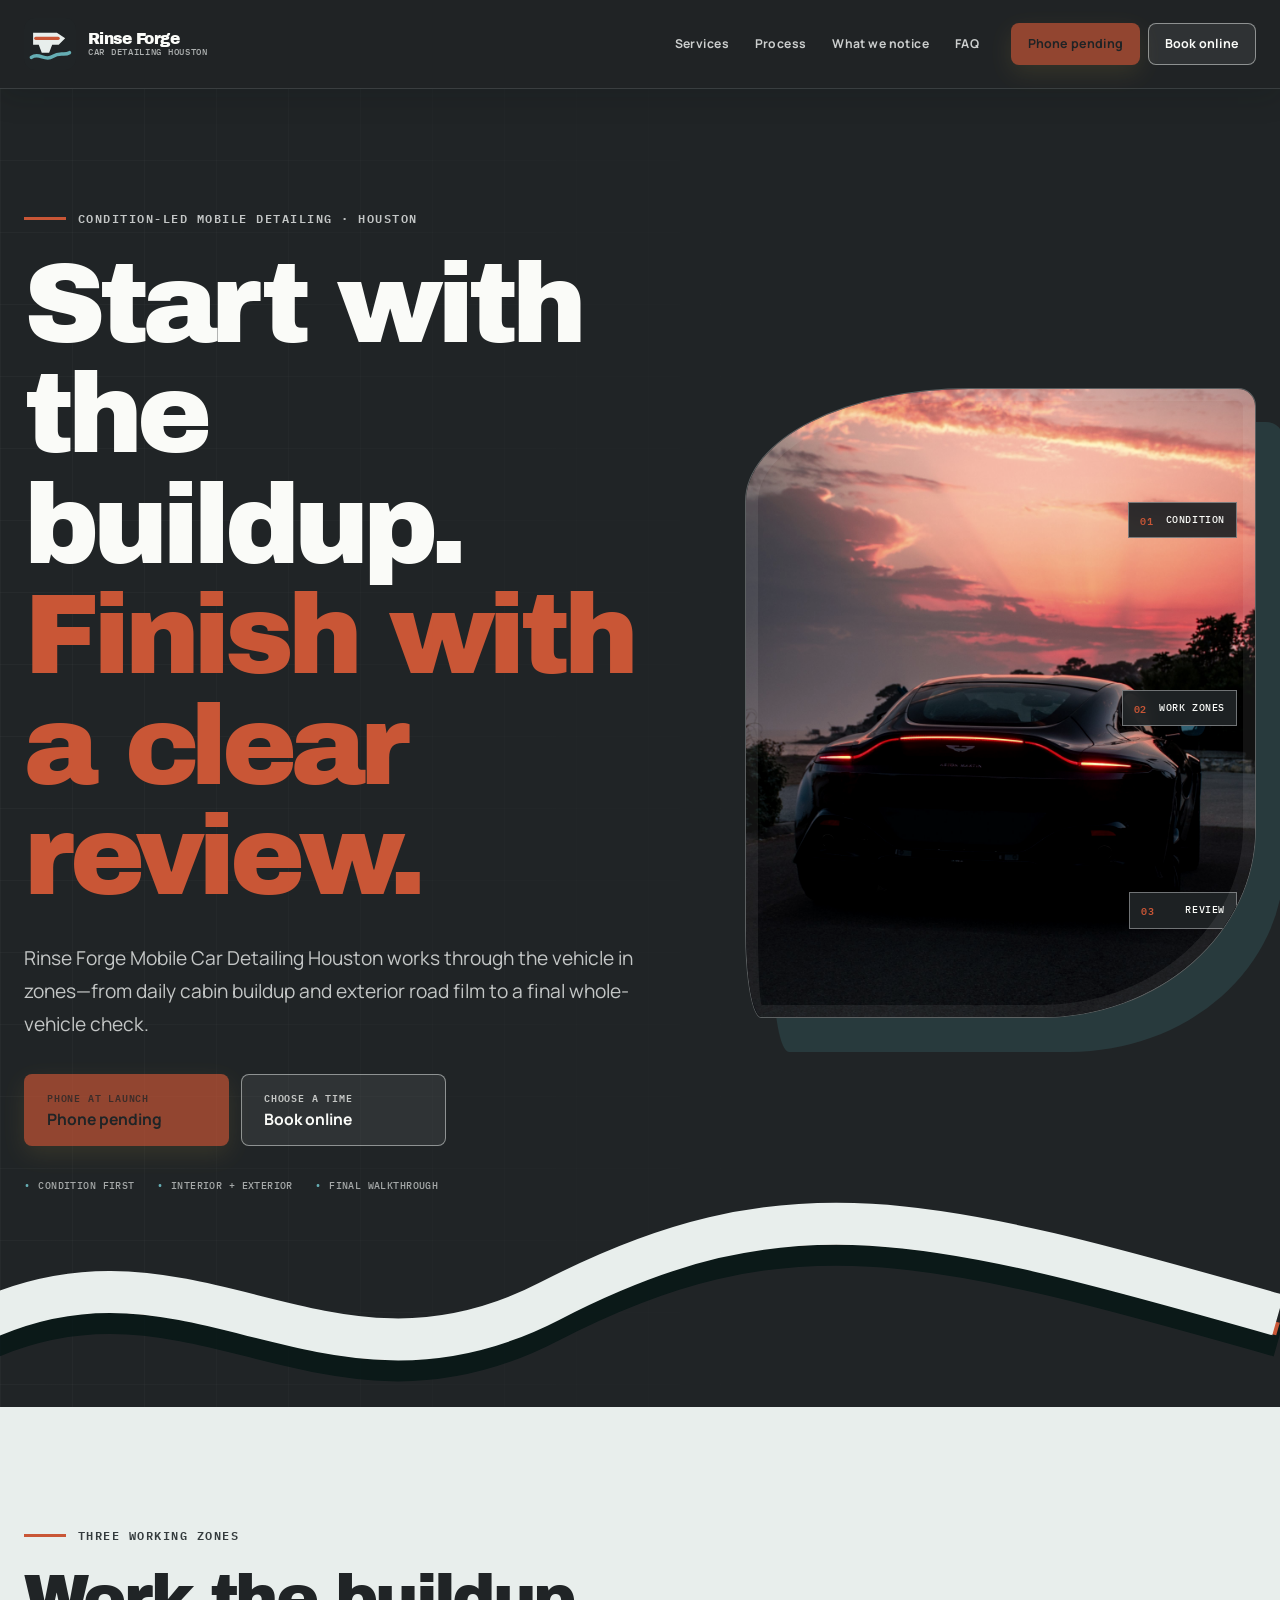
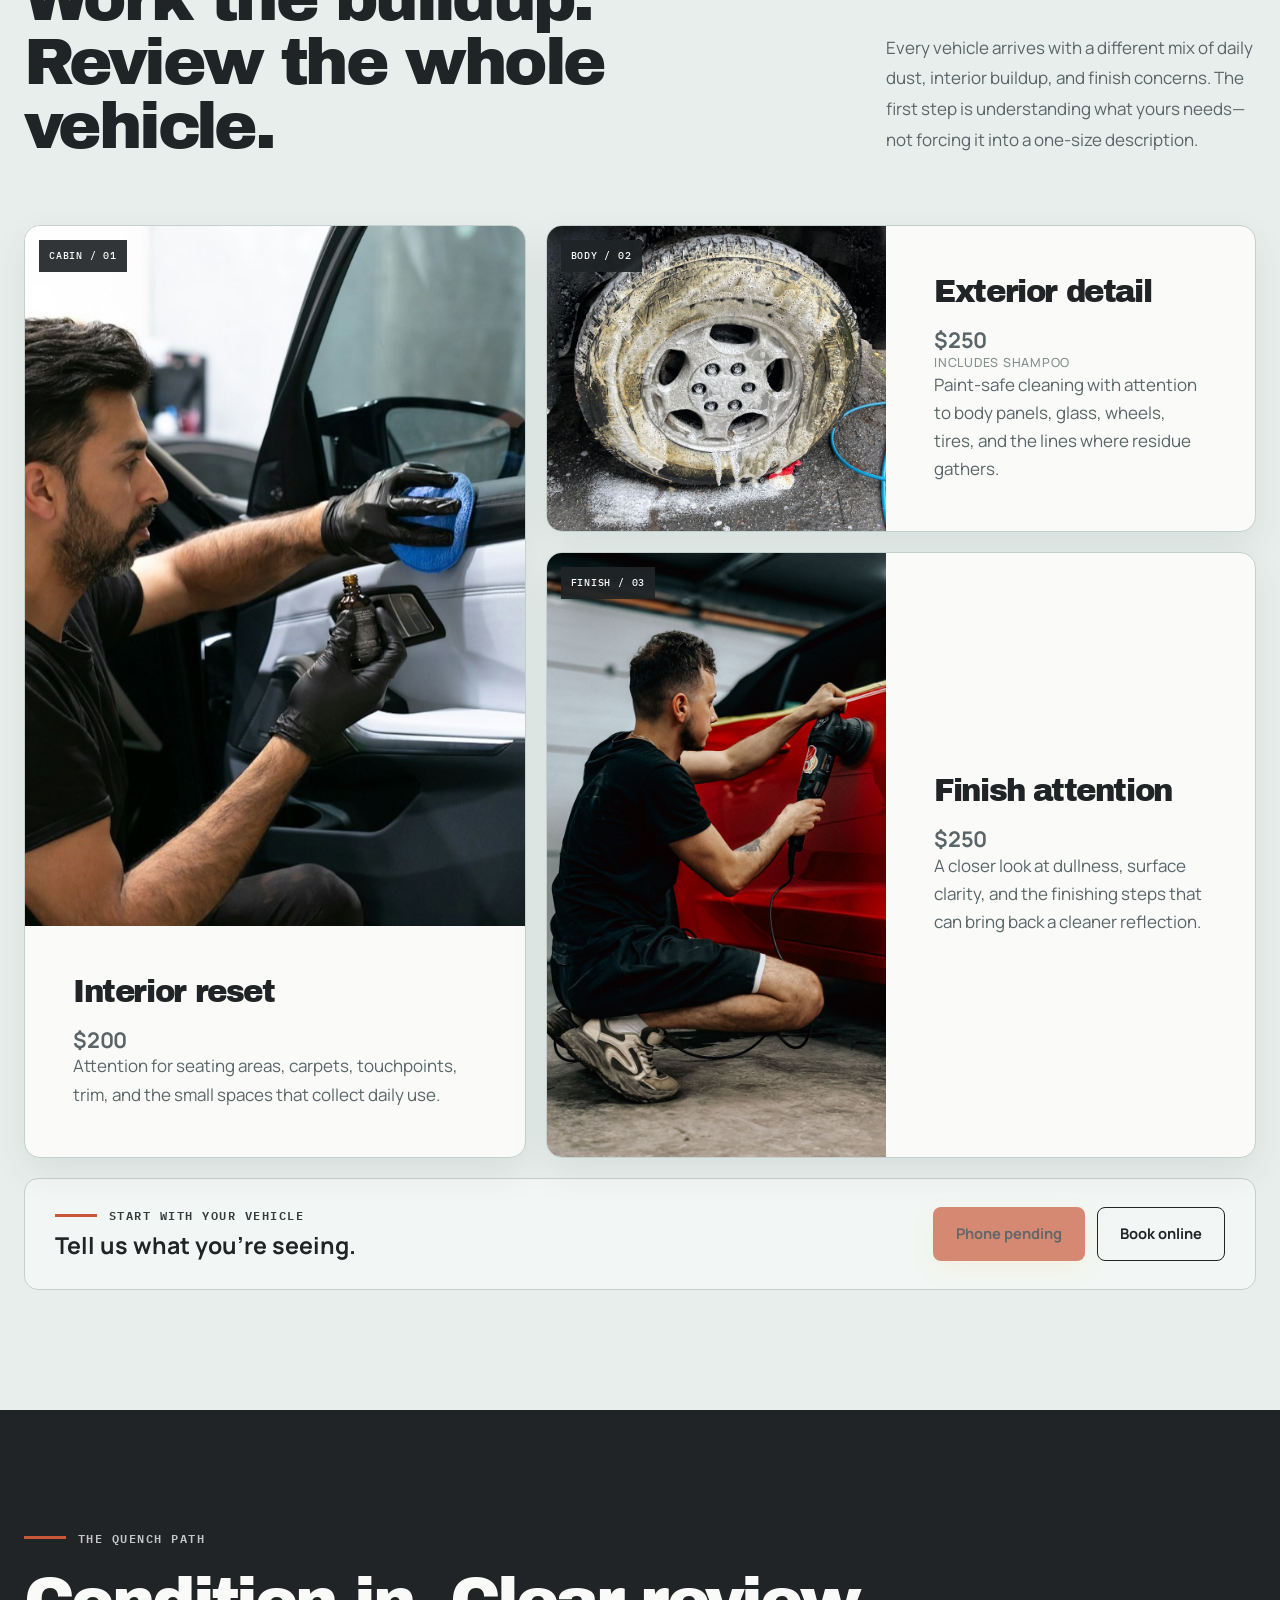
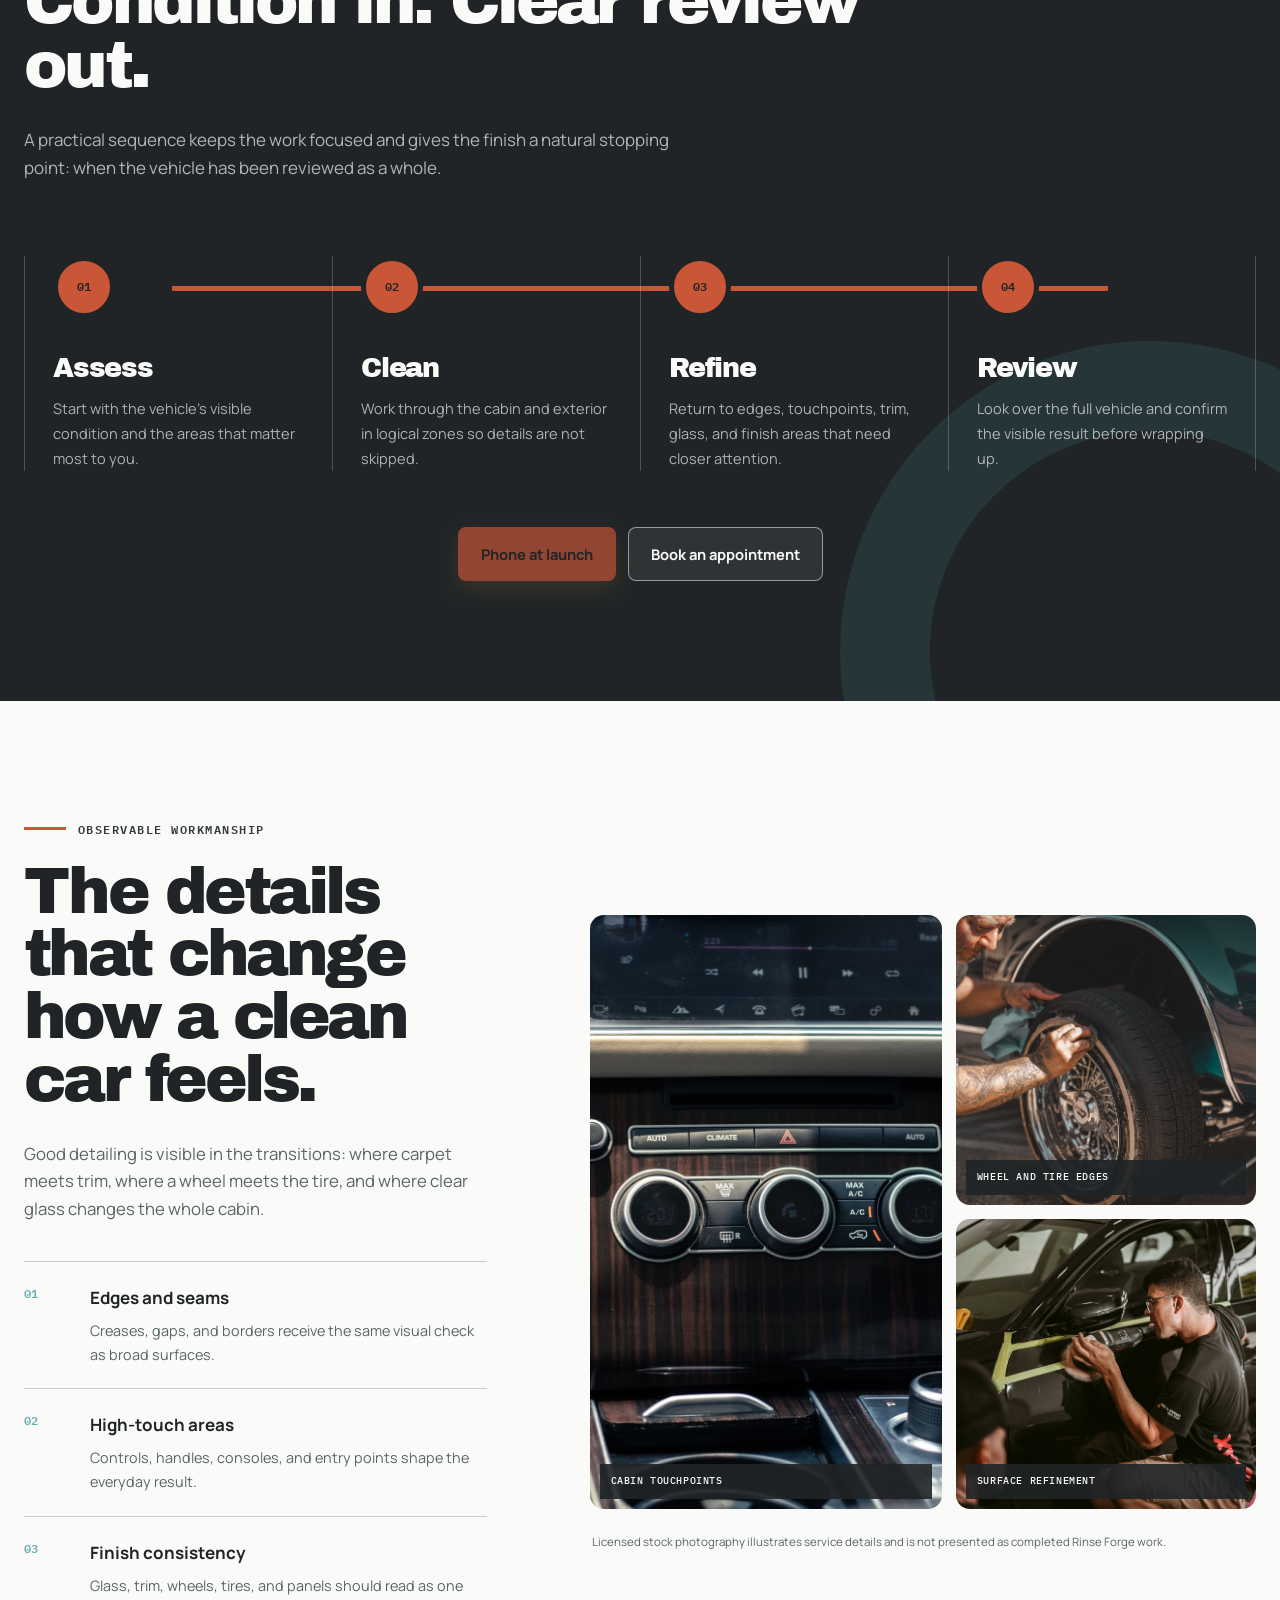
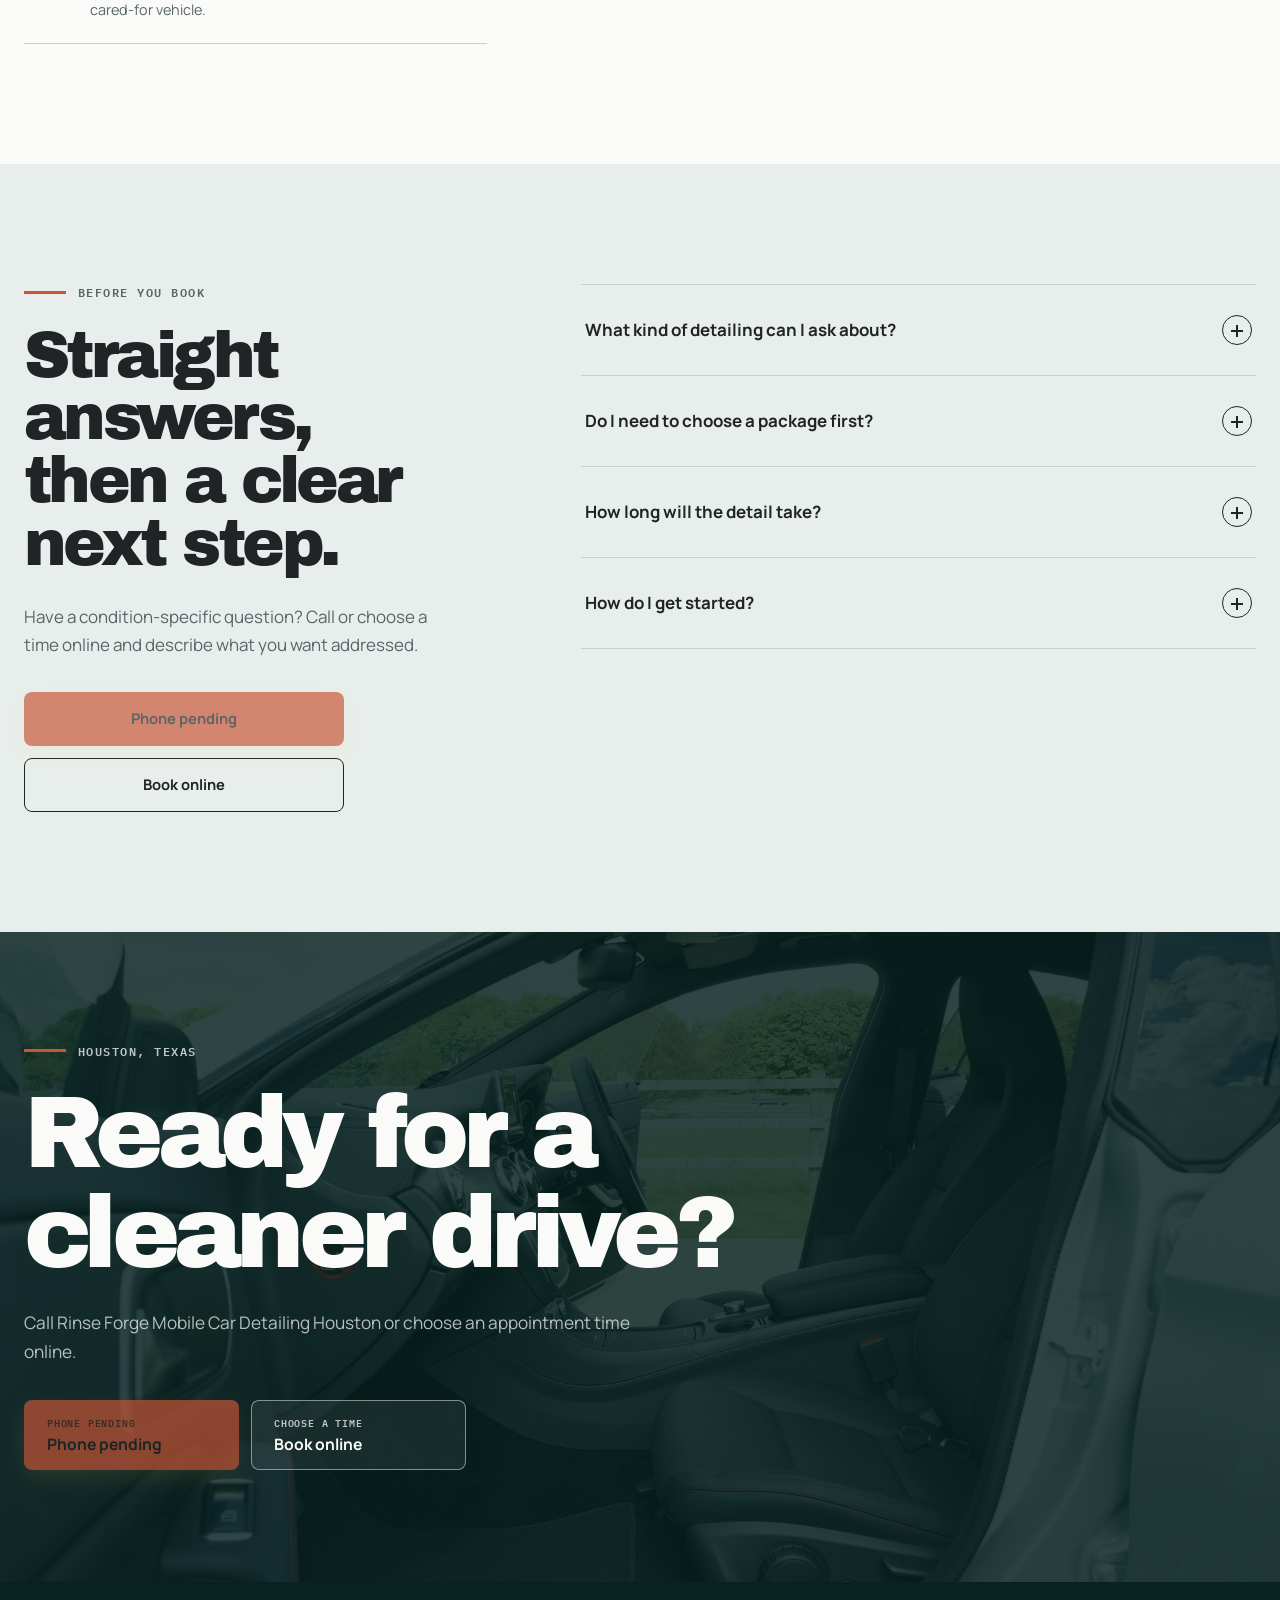
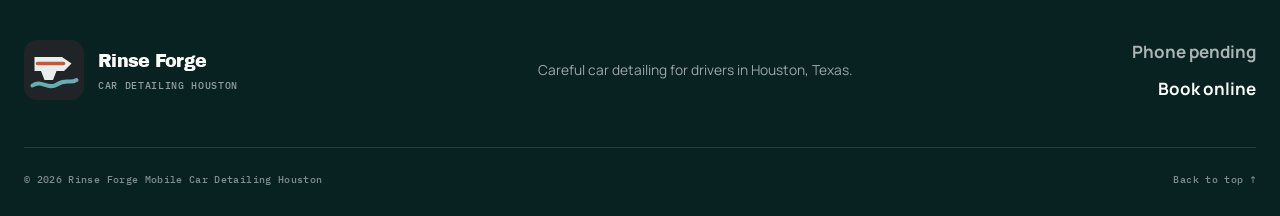
==== commit 074585c5: "feat: add service pricing to site Interior $200, exterior $250 with shampoo, complete $250. Adds pri" ====
--- a/index.html
+++ b/index.html
@@ -35,7 +35,8 @@
           "Interior car detailing",
           "Exterior car detailing",
           "Vehicle finish care"
-        ]
+        ],
+        "priceRange": "$200-$250"
       }
     </script>
   </head>
@@ -129,6 +130,7 @@
               </div>
               <div class="service-copy">
                 <h3>Interior reset</h3>
+                <p class="service-price">$200</p>
                 <p>Attention for seating areas, carpets, touchpoints, trim, and the small spaces that collect daily use.</p>
               </div>
             </article>
@@ -140,6 +142,7 @@
               </div>
               <div class="service-copy">
                 <h3>Exterior detail</h3>
+                <p class="service-price">$250<span>Includes shampoo</span></p>
                 <p>Paint-safe cleaning with attention to body panels, glass, wheels, tires, and the lines where residue gathers.</p>
               </div>
             </article>
@@ -151,6 +154,7 @@
               </div>
               <div class="service-copy">
                 <h3>Finish attention</h3>
+                <p class="service-price">$250</p>
                 <p>A closer look at dullness, surface clarity, and the finishing steps that can bring back a cleaner reflection.</p>
               </div>
             </article>
--- a/styles.css
+++ b/styles.css
@@ -1714,3 +1714,21 @@
     transition-duration: 0.01ms !important;
   }
 }
+
+.service-price {
+  margin-top: 0.9rem;
+  font-size: 1.35rem;
+  font-weight: 700;
+  letter-spacing: -0.01em;
+  line-height: 1.2;
+}
+
+.service-price span {
+  display: block;
+  margin-top: 0.2rem;
+  font-size: 0.78rem;
+  font-weight: 500;
+  letter-spacing: 0.06em;
+  text-transform: uppercase;
+  opacity: 0.72;
+}
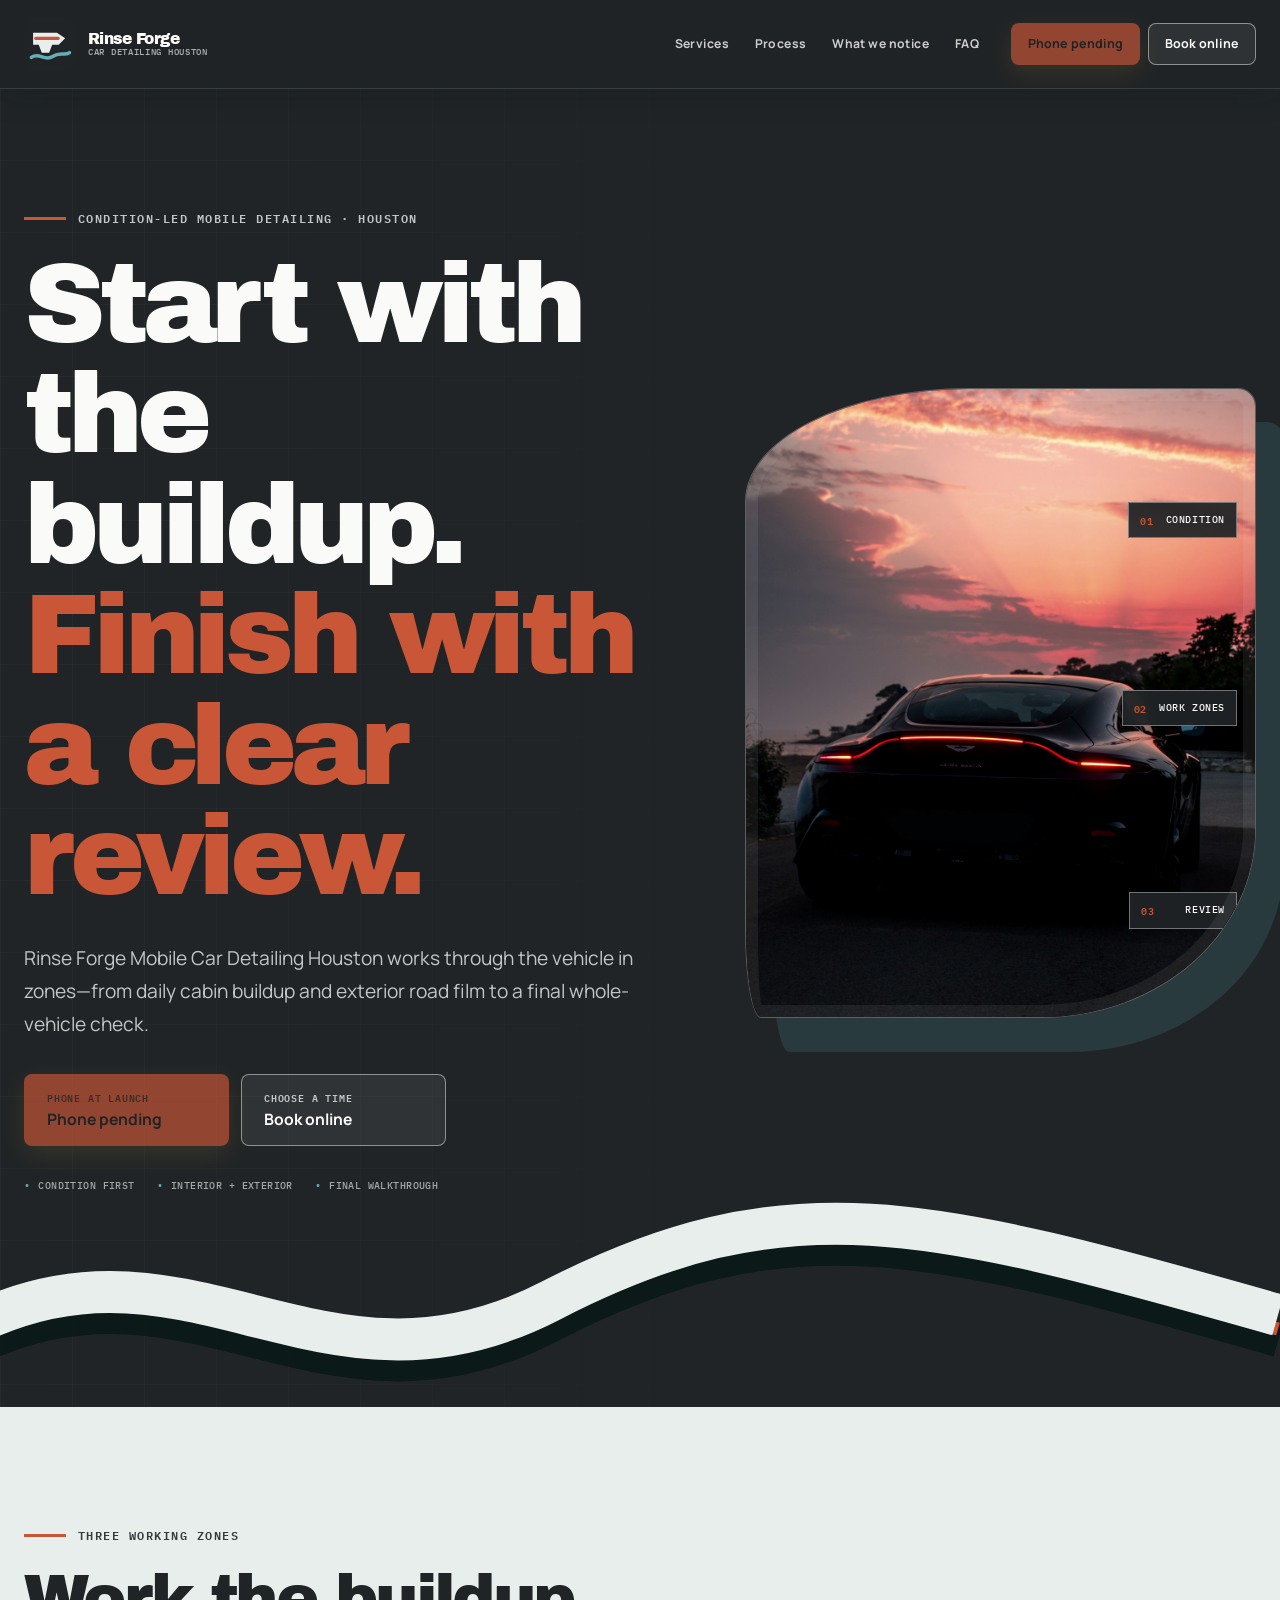
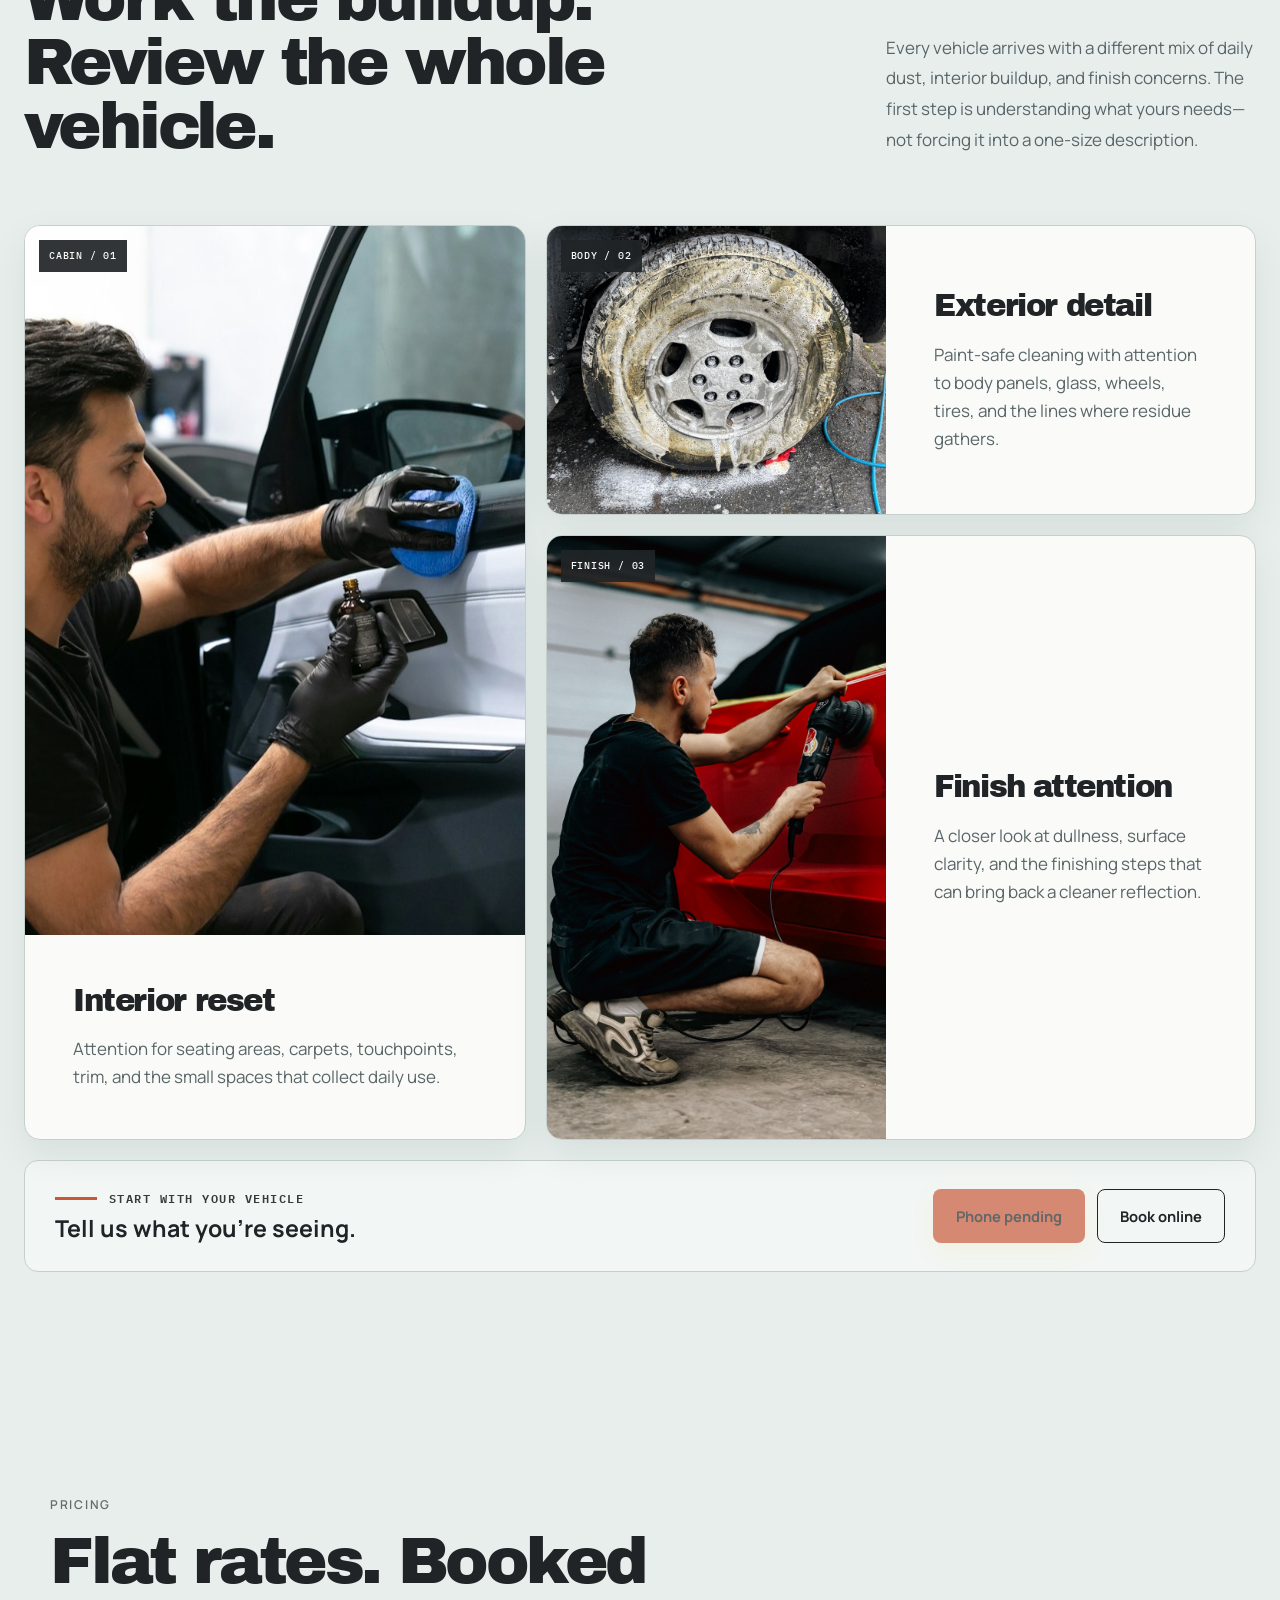
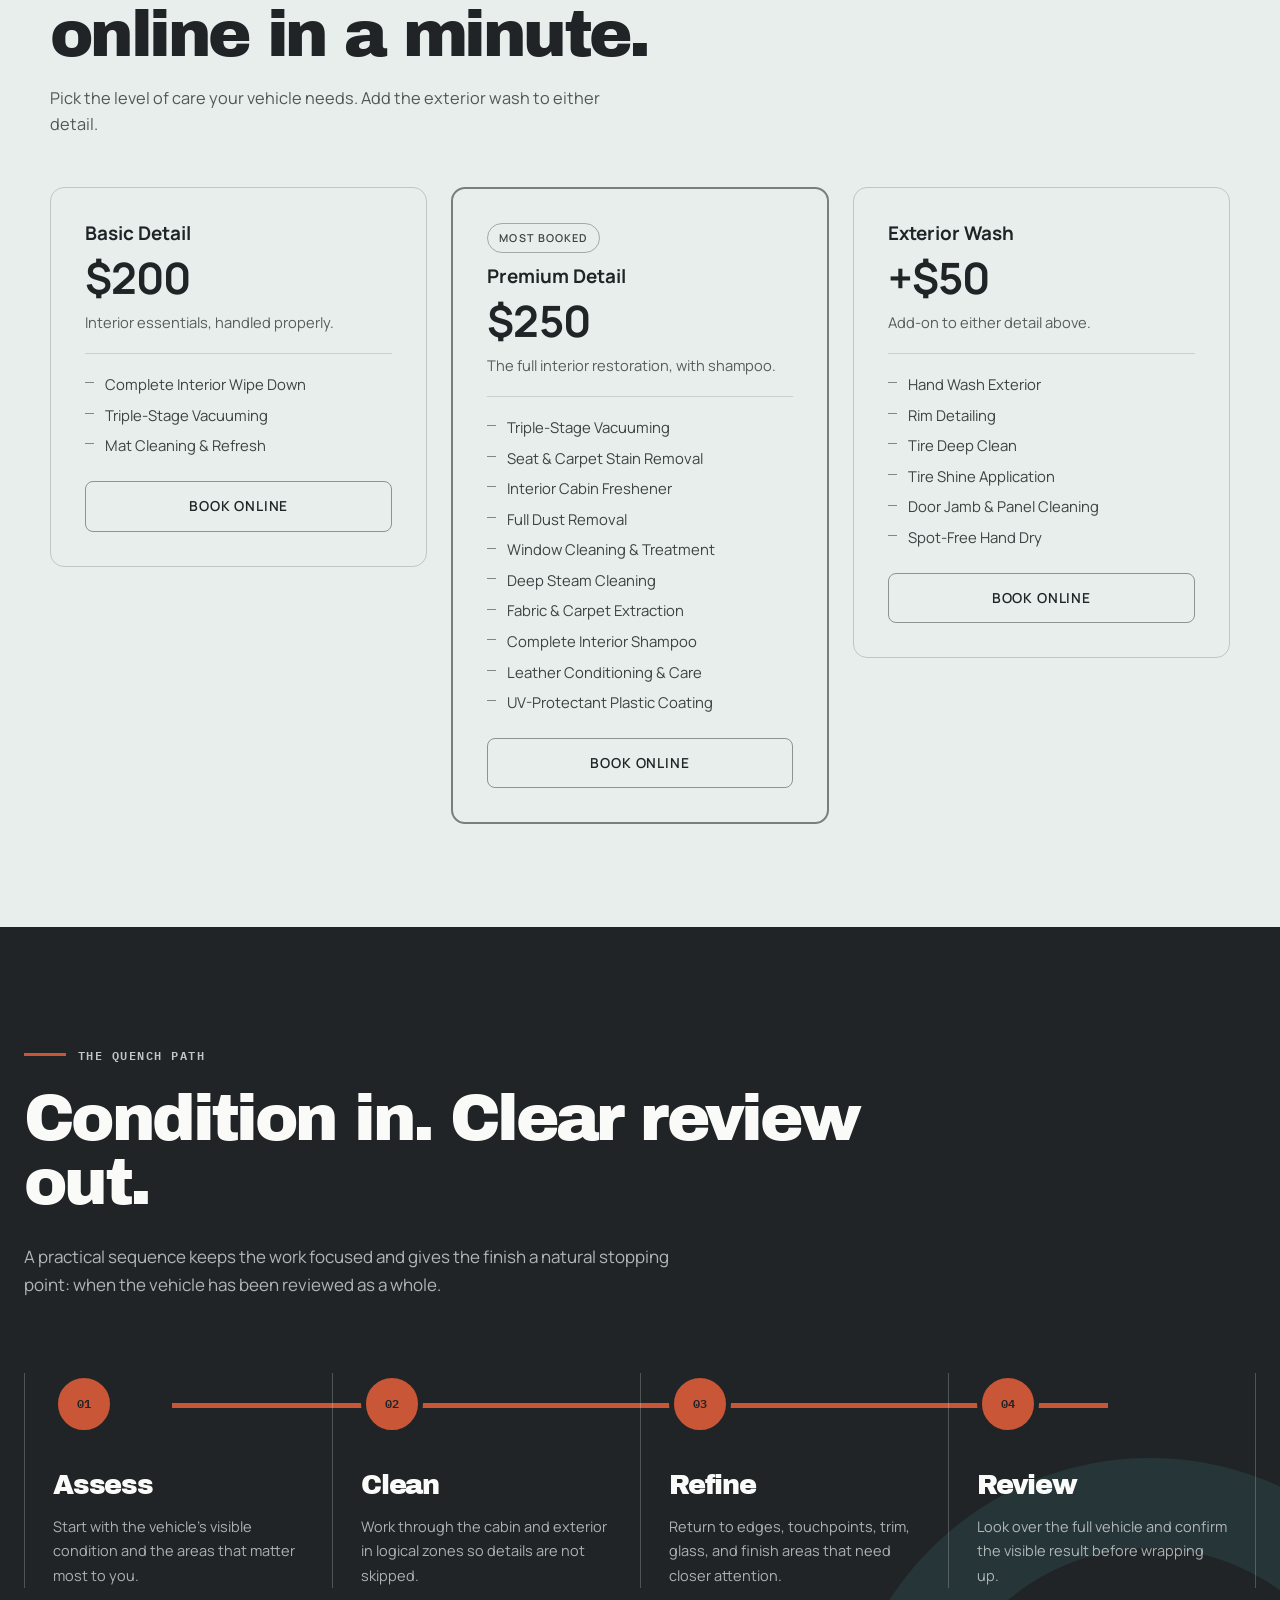
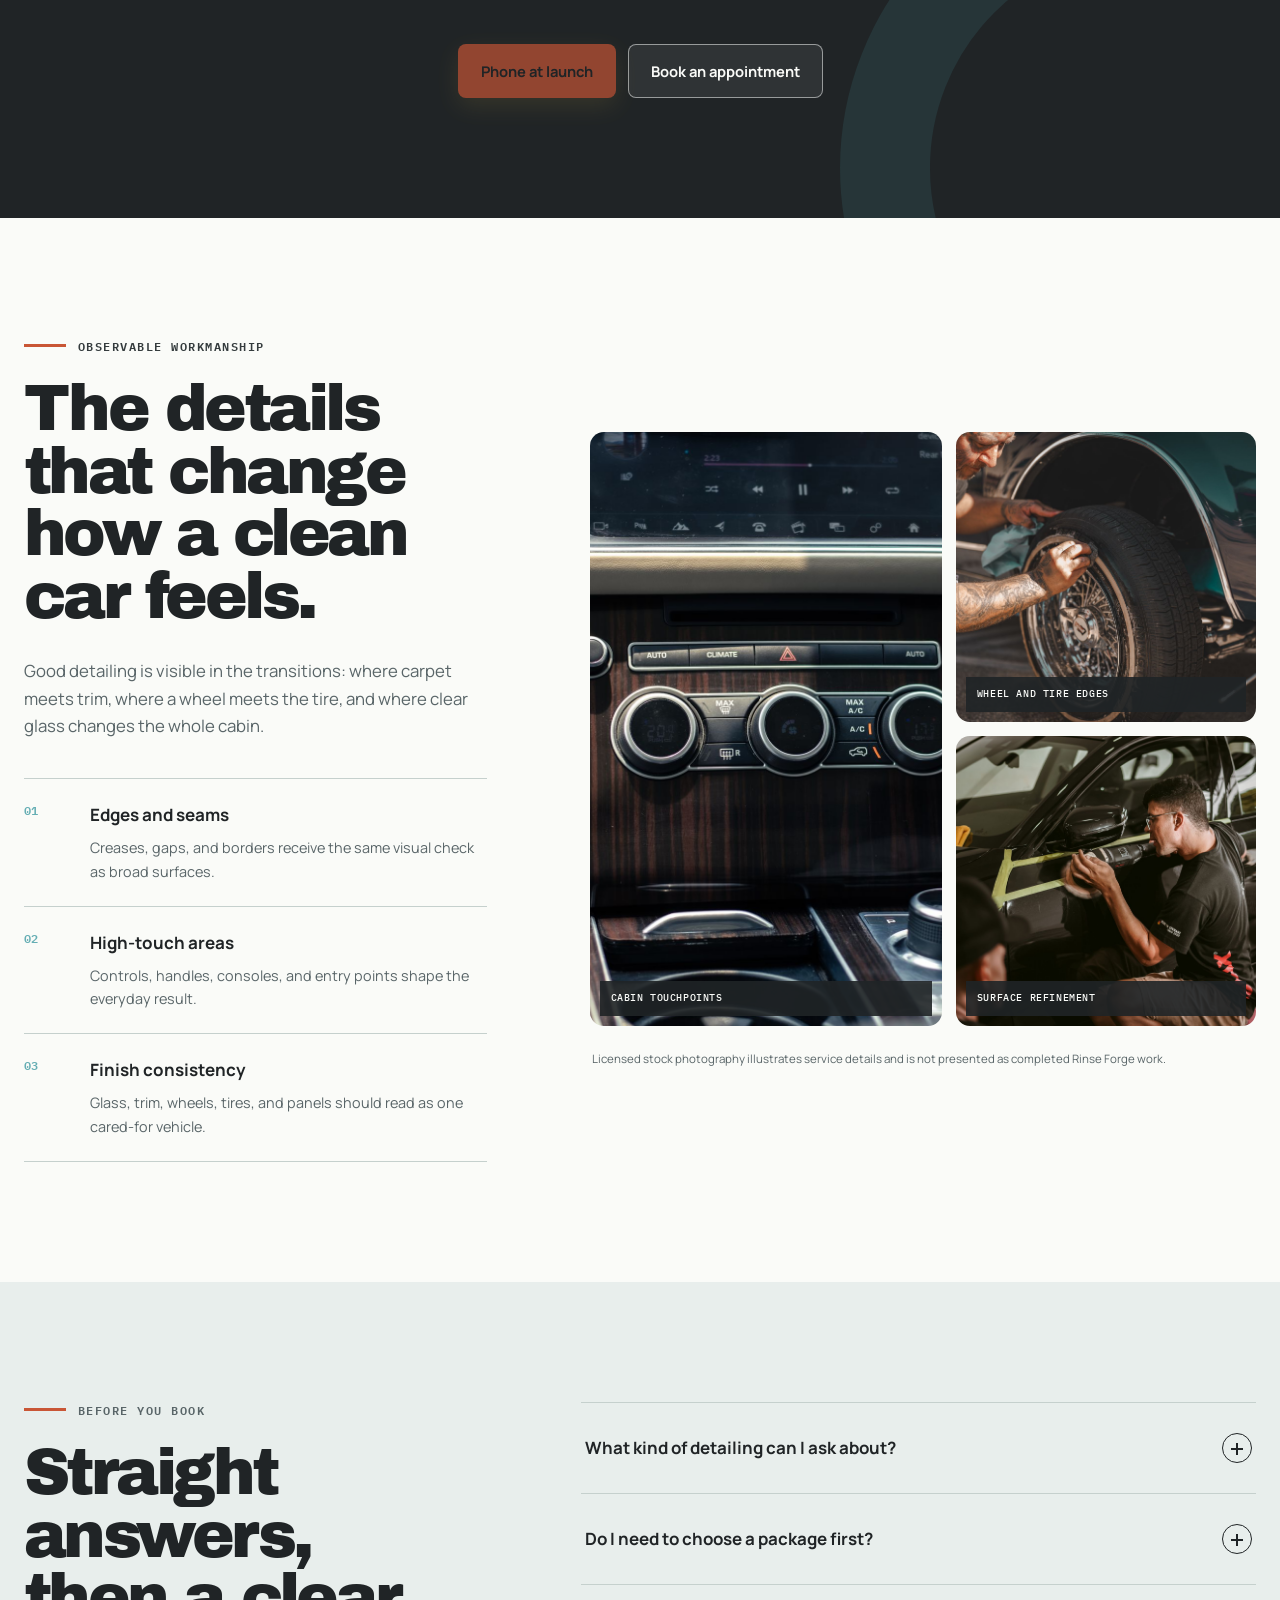
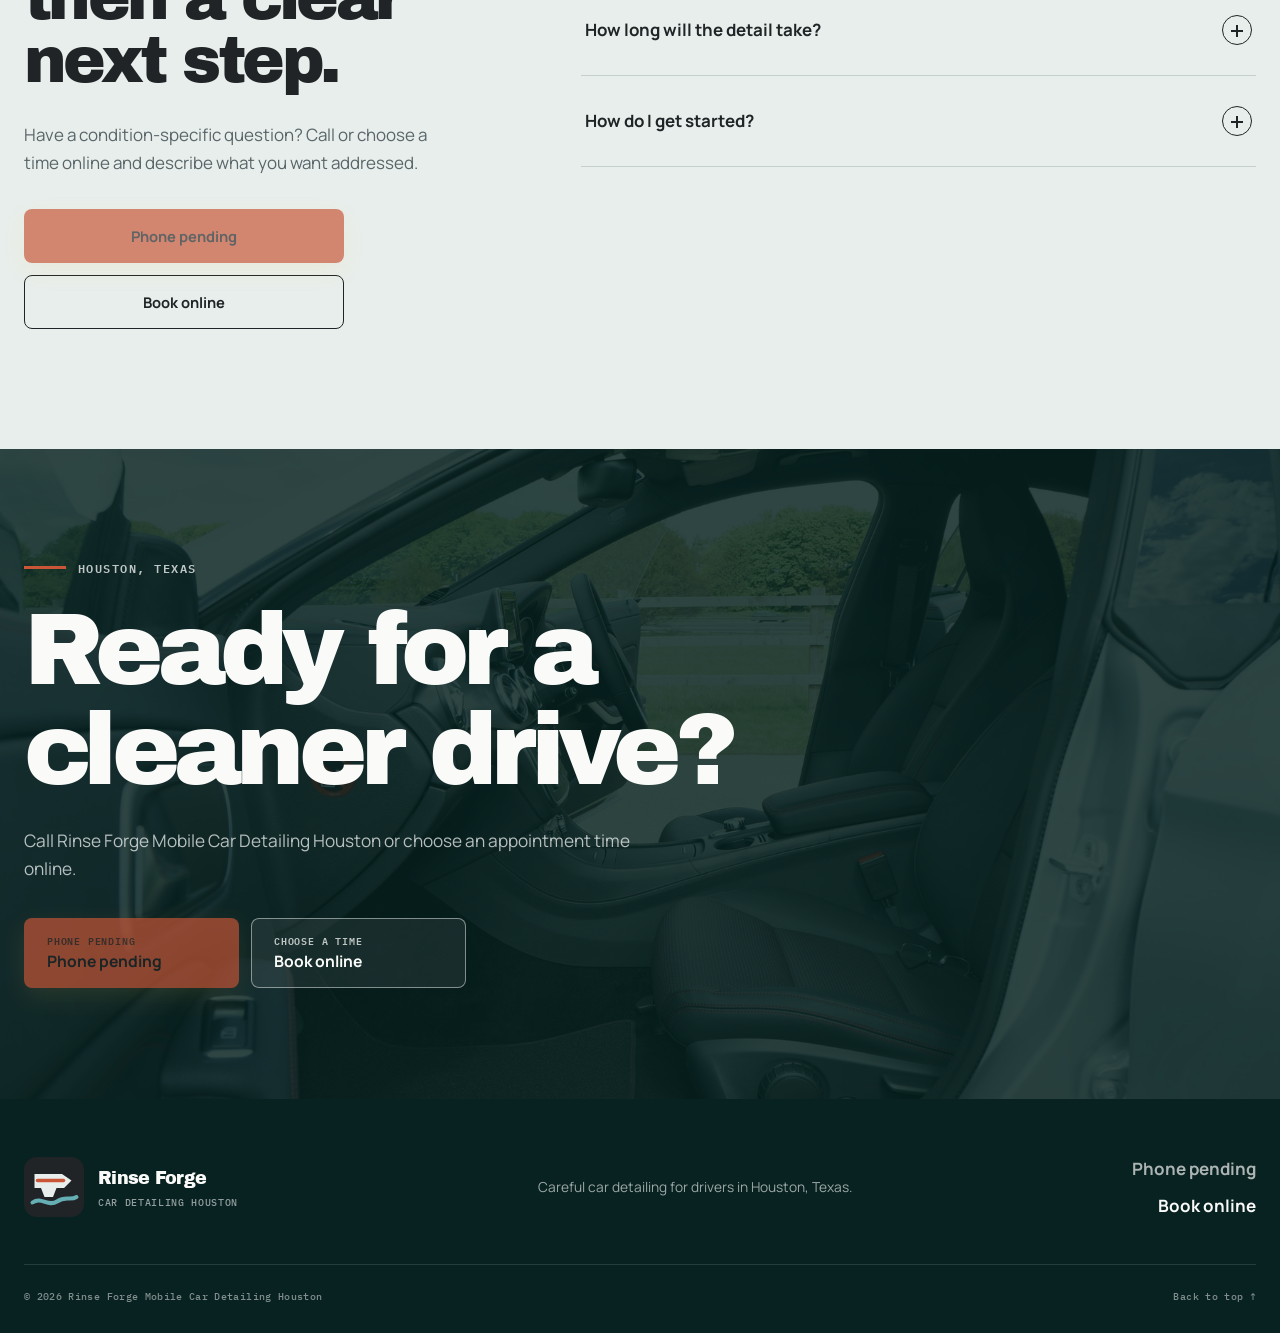
==== commit 6b739301: "feat: replace pricing with the standard rate grid Basic Detail $200, Premium Detail $250 including s" ====
--- a/index.html
+++ b/index.html
@@ -36,7 +36,45 @@
           "Exterior car detailing",
           "Vehicle finish care"
         ],
-        "priceRange": "$200-$250"
+        "priceRange": "$200-$250",
+        "makesOffer": [
+          {
+            "@type": "Offer",
+            "name": "Basic Detail",
+            "price": "200",
+            "priceCurrency": "USD",
+            "availability": "https://schema.org/InStock",
+            "itemOffered": {
+              "@type": "Service",
+              "name": "Basic Detail",
+              "description": "Interior essentials: complete interior wipe down, triple-stage vacuuming, and mat cleaning and refresh."
+            }
+          },
+          {
+            "@type": "Offer",
+            "name": "Premium Detail",
+            "price": "250",
+            "priceCurrency": "USD",
+            "availability": "https://schema.org/InStock",
+            "itemOffered": {
+              "@type": "Service",
+              "name": "Premium Detail",
+              "description": "The full interior restoration, including complete interior shampoo, deep steam cleaning, fabric and carpet extraction, and leather conditioning."
+            }
+          },
+          {
+            "@type": "Offer",
+            "name": "Exterior Wash",
+            "price": "50",
+            "priceCurrency": "USD",
+            "availability": "https://schema.org/InStock",
+            "itemOffered": {
+              "@type": "Service",
+              "name": "Exterior Wash",
+              "description": "Add-on exterior wash: hand wash, rim detailing, tire deep clean and shine, door jamb cleaning, and spot-free hand dry."
+            }
+          }
+        ]
       }
     </script>
   </head>
@@ -130,7 +168,6 @@
               </div>
               <div class="service-copy">
                 <h3>Interior reset</h3>
-                <p class="service-price">$200</p>
                 <p>Attention for seating areas, carpets, touchpoints, trim, and the small spaces that collect daily use.</p>
               </div>
             </article>
@@ -142,7 +179,6 @@
               </div>
               <div class="service-copy">
                 <h3>Exterior detail</h3>
-                <p class="service-price">$250<span>Includes shampoo</span></p>
                 <p>Paint-safe cleaning with attention to body panels, glass, wheels, tires, and the lines where residue gathers.</p>
               </div>
             </article>
@@ -154,7 +190,6 @@
               </div>
               <div class="service-copy">
                 <h3>Finish attention</h3>
-                <p class="service-price">$250</p>
                 <p>A closer look at dullness, surface clarity, and the finishing steps that can bring back a cleaner reflection.</p>
               </div>
             </article>
@@ -172,6 +207,64 @@
           </div>
         </div>
       </section>
+
+    <section class="rates" id="pricing" aria-labelledby="pricing-title">
+      <div class="rates-shell">
+        <div class="rates-head">
+          <p class="rates-eyebrow">Pricing</p>
+          <h2 id="pricing-title">Flat rates. Booked online in a minute.</h2>
+          <p class="rates-intro">Pick the level of care your vehicle needs. Add the exterior wash to either detail.</p>
+        </div>
+
+        <div class="rate-grid">
+          <article class="rate-card">
+            <h3>Basic Detail</h3>
+            <p class="rate-figure">$200</p>
+            <p class="rate-note">Interior essentials, handled properly.</p>
+            <ul class="rate-list">
+              <li>Complete Interior Wipe Down</li>
+              <li>Triple-Stage Vacuuming</li>
+              <li>Mat Cleaning &amp; Refresh</li>
+            </ul>
+            <a class="rate-cta" href="https://cal.com/sumitdatta/auto-detail-service" target="_blank" rel="noopener">Book Online</a>
+          </article>
+          <article class="rate-card rate-card-featured">
+            <span class="rate-badge">Most booked</span>
+            <h3>Premium Detail</h3>
+            <p class="rate-figure">$250</p>
+            <p class="rate-note">The full interior restoration, with shampoo.</p>
+            <ul class="rate-list">
+              <li>Triple-Stage Vacuuming</li>
+              <li>Seat &amp; Carpet Stain Removal</li>
+              <li>Interior Cabin Freshener</li>
+              <li>Full Dust Removal</li>
+              <li>Window Cleaning &amp; Treatment</li>
+              <li>Deep Steam Cleaning</li>
+              <li>Fabric &amp; Carpet Extraction</li>
+              <li>Complete Interior Shampoo</li>
+              <li>Leather Conditioning &amp; Care</li>
+              <li>UV-Protectant Plastic Coating</li>
+            </ul>
+            <a class="rate-cta" href="https://cal.com/sumitdatta/auto-detail-service" target="_blank" rel="noopener">Book Online</a>
+          </article>
+          <article class="rate-card">
+            <h3>Exterior Wash</h3>
+            <p class="rate-figure">+$50</p>
+            <p class="rate-note">Add-on to either detail above.</p>
+            <ul class="rate-list">
+              <li>Hand Wash Exterior</li>
+              <li>Rim Detailing</li>
+              <li>Tire Deep Clean</li>
+              <li>Tire Shine Application</li>
+              <li>Door Jamb &amp; Panel Cleaning</li>
+              <li>Spot-Free Hand Dry</li>
+            </ul>
+            <a class="rate-cta" href="https://cal.com/sumitdatta/auto-detail-service" target="_blank" rel="noopener">Book Online</a>
+          </article>
+        </div>
+      </div>
+    </section>
+
 
       <section class="process section" id="process">
         <div class="shell">
--- a/styles.css
+++ b/styles.css
@@ -1715,20 +1715,147 @@
   }
 }
 
-.service-price {
-  margin-top: 0.9rem;
-  font-size: 1.35rem;
+/* Pricing section — self-contained, inherits each site's own colors and type. */
+.rates {
+  padding: clamp(56px, 8vw, 104px) clamp(20px, 5vw, 48px);
+}
+
+.rates-shell {
+  width: min(1180px, 100%);
+  margin-inline: auto;
+}
+
+.rates-head {
+  max-width: 60ch;
+  margin-bottom: clamp(30px, 4vw, 50px);
+}
+
+.rates-eyebrow {
+  margin: 0 0 10px;
+  font-size: 0.76rem;
+  font-weight: 600;
+  letter-spacing: 0.14em;
+  text-transform: uppercase;
+  opacity: 0.65;
+}
+
+.rates-head h2 {
+  margin: 0 0 14px;
+  line-height: 1.12;
+}
+
+.rates-intro {
+  margin: 0;
+  font-size: 1.02rem;
+  line-height: 1.6;
+  opacity: 0.75;
+}
+
+.rate-grid {
+  display: grid;
+  gap: clamp(16px, 2vw, 24px);
+  grid-template-columns: repeat(auto-fit, minmax(260px, 1fr));
+  align-items: start;
+}
+
+.rate-card {
+  position: relative;
+  display: flex;
+  flex-direction: column;
+  padding: clamp(24px, 3vw, 34px);
+  border: 1px solid color-mix(in srgb, currentColor 20%, transparent);
+  border-radius: 14px;
+}
+
+.rate-card-featured {
+  border-width: 2px;
+  border-color: color-mix(in srgb, currentColor 55%, transparent);
+}
+
+.rate-badge {
+  align-self: flex-start;
+  margin-bottom: 12px;
+  padding: 5px 11px;
+  border: 1px solid color-mix(in srgb, currentColor 40%, transparent);
+  border-radius: 999px;
+  font-size: 0.68rem;
+  font-weight: 600;
+  letter-spacing: 0.1em;
+  text-transform: uppercase;
+  opacity: 0.85;
+}
+
+.rate-card h3 {
+  margin: 0;
+  font-size: 1.18rem;
+  line-height: 1.25;
+}
+
+.rate-figure {
+  margin: 10px 0 0;
+  font-size: clamp(2.1rem, 4vw, 2.7rem);
   font-weight: 700;
-  letter-spacing: -0.01em;
-  line-height: 1.2;
-}
-
-.service-price span {
-  display: block;
-  margin-top: 0.2rem;
-  font-size: 0.78rem;
-  font-weight: 500;
+  letter-spacing: -0.02em;
+  line-height: 1;
+}
+
+.rate-note {
+  margin: 12px 0 0;
+  font-size: 0.92rem;
+  line-height: 1.5;
+  opacity: 0.72;
+}
+
+.rate-list {
+  margin: 20px 0 0;
+  padding: 20px 0 0;
+  border-top: 1px solid color-mix(in srgb, currentColor 15%, transparent);
+  list-style: none;
+  display: grid;
+  gap: 9px;
+}
+
+.rate-list li {
+  position: relative;
+  padding-left: 20px;
+  font-size: 0.93rem;
+  line-height: 1.45;
+  opacity: 0.85;
+}
+
+.rate-list li::before {
+  content: "";
+  position: absolute;
+  left: 0;
+  top: 0.55em;
+  width: 9px;
+  height: 1px;
+  background: currentColor;
+  opacity: 0.6;
+}
+
+.rate-cta {
+  margin-top: 24px;
+  padding: 13px 20px;
+  border: 1px solid color-mix(in srgb, currentColor 45%, transparent);
+  border-radius: 8px;
+  font-size: 0.86rem;
+  font-weight: 600;
   letter-spacing: 0.06em;
   text-transform: uppercase;
-  opacity: 0.72;
-}
+  text-align: center;
+  text-decoration: none;
+  color: inherit;
+  transition: opacity 0.18s ease;
+}
+
+.rate-cta:hover,
+.rate-cta:focus-visible {
+  opacity: 0.7;
+}
+
+@media (max-width: 640px) {
+  .rate-grid {
+    grid-template-columns: 1fr;
+  }
+}
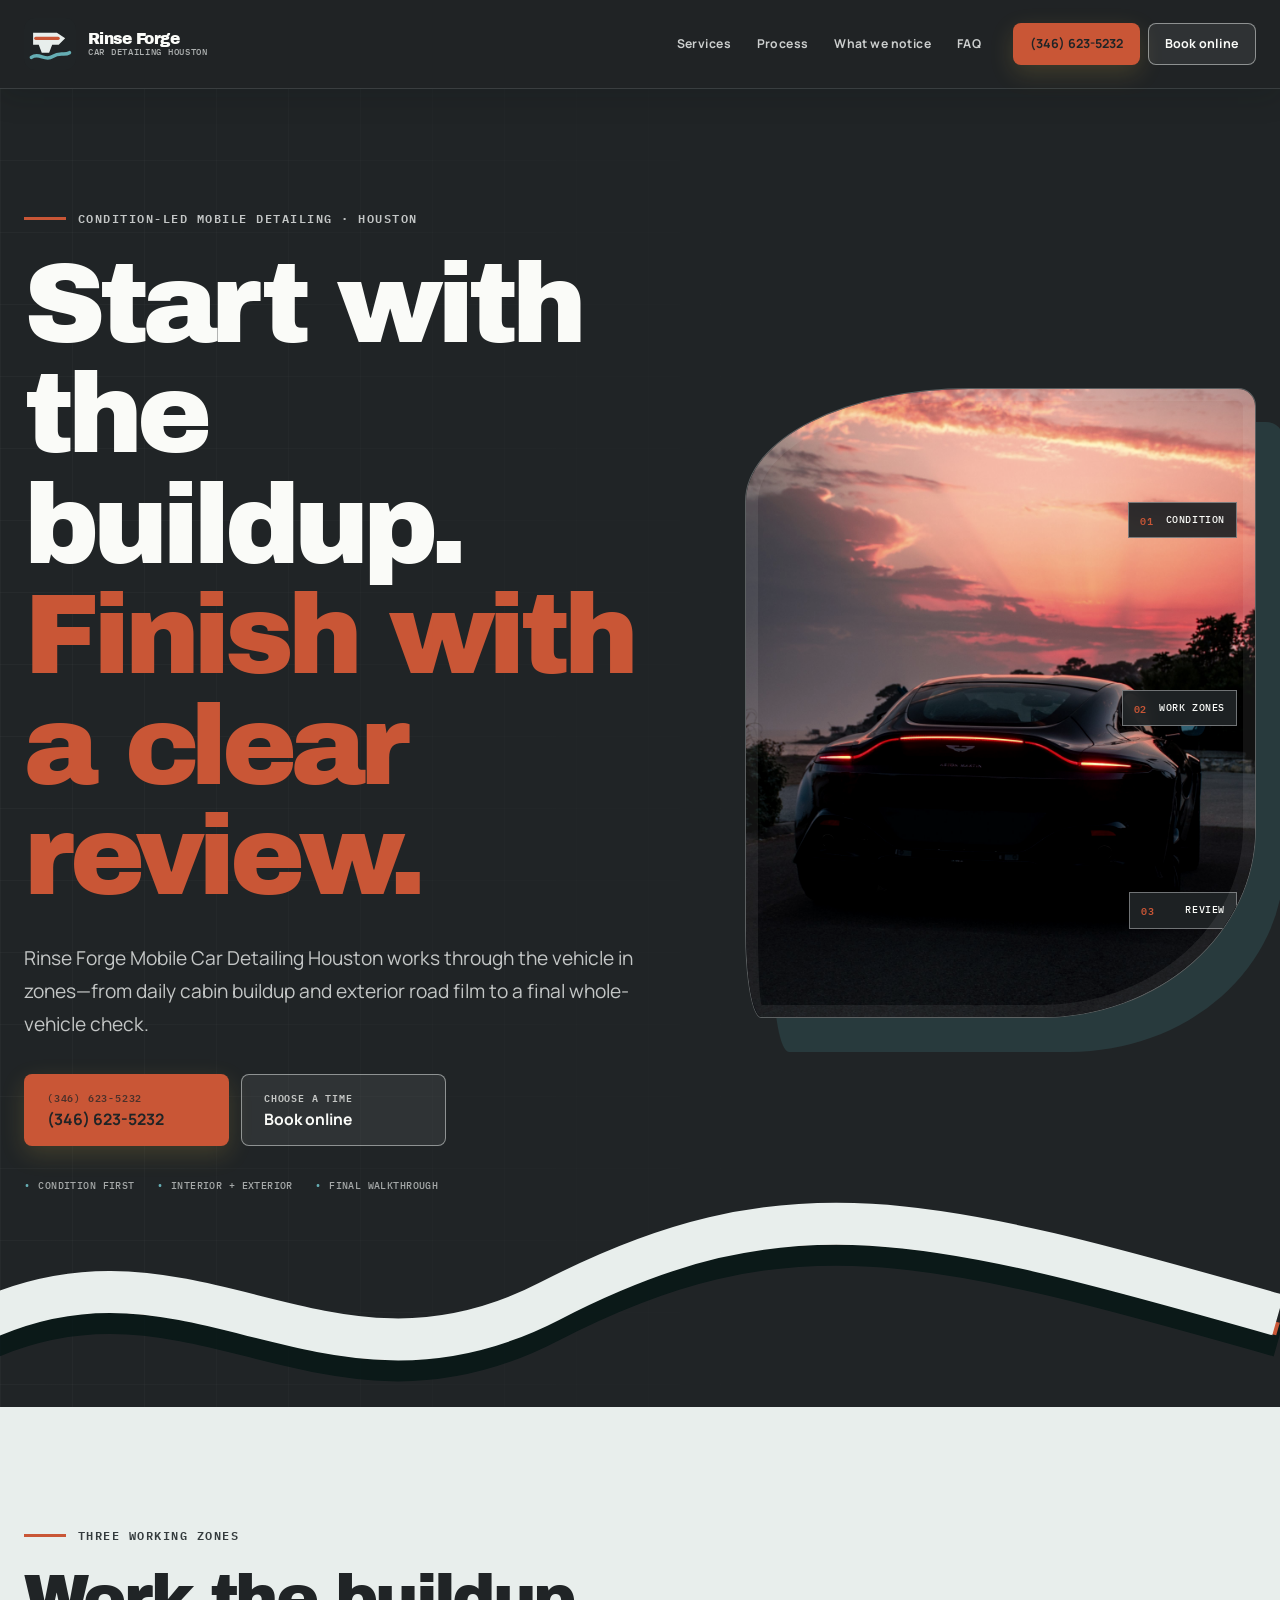
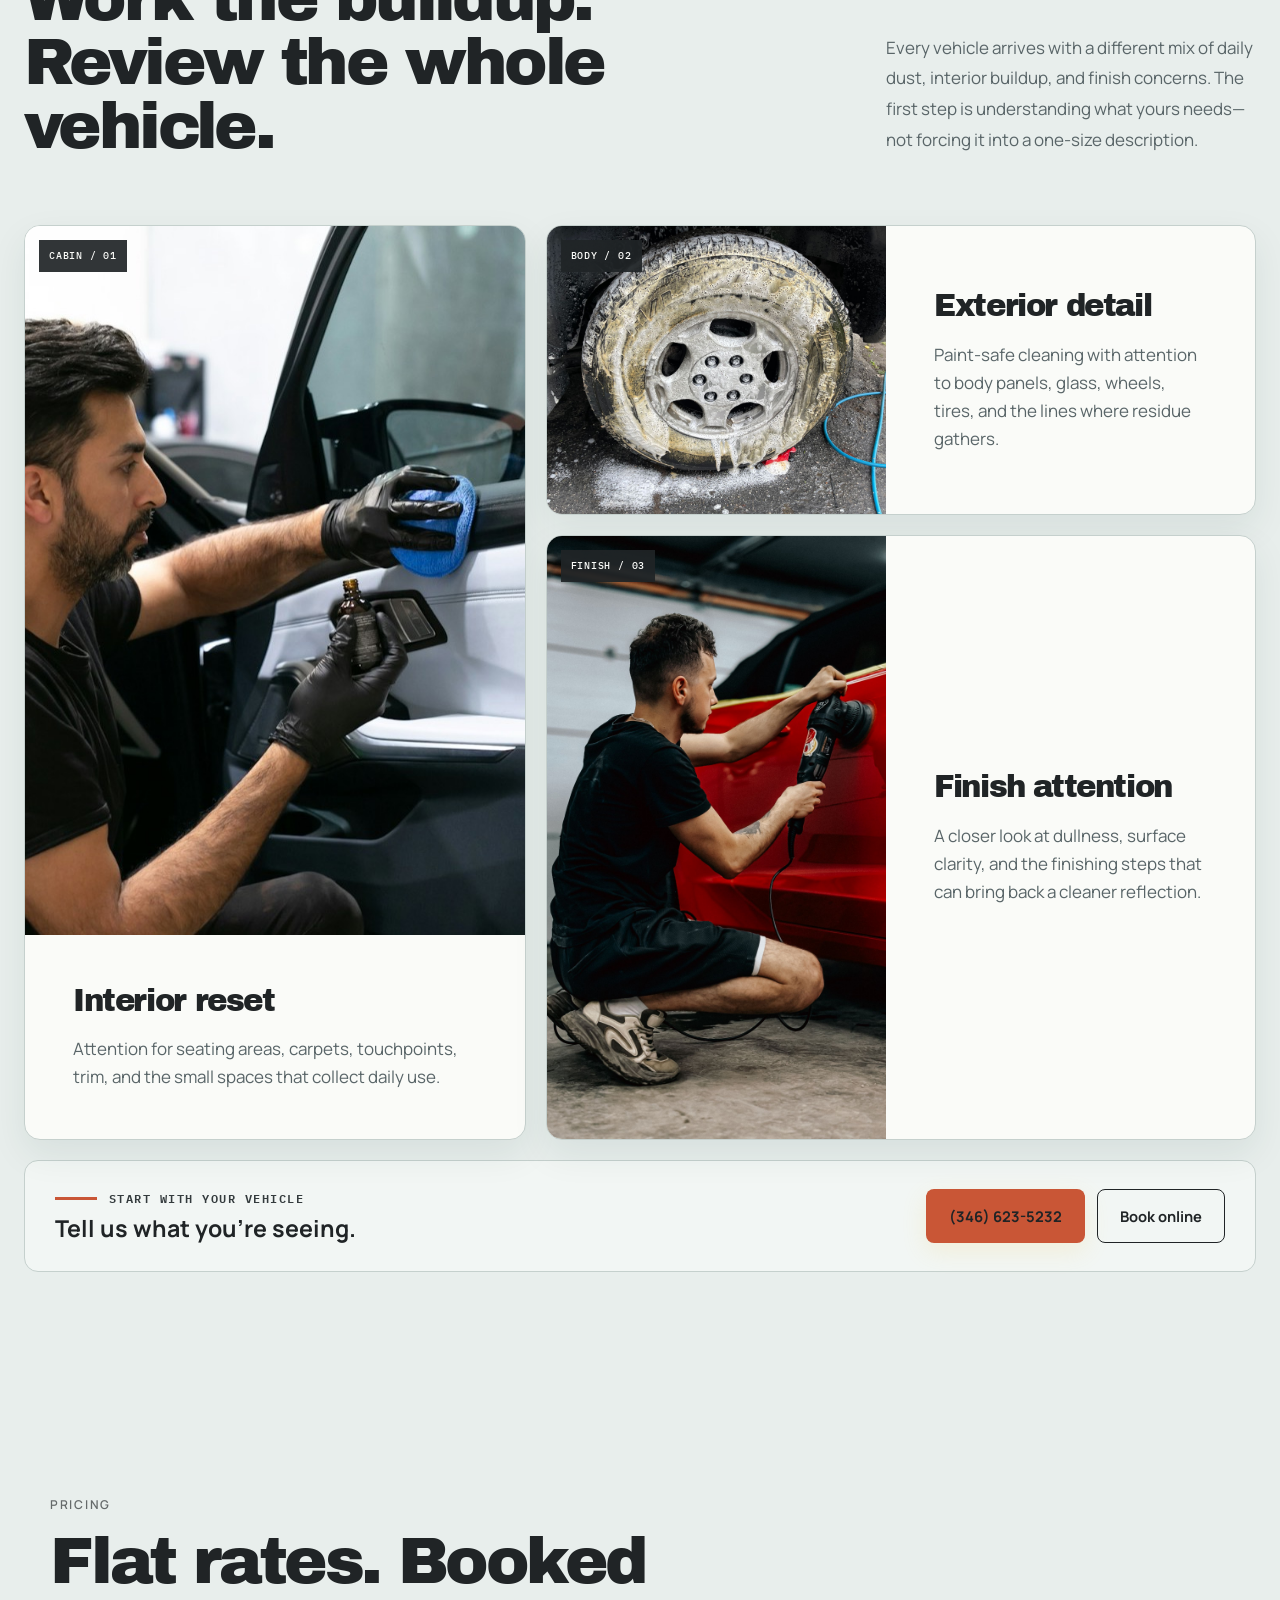
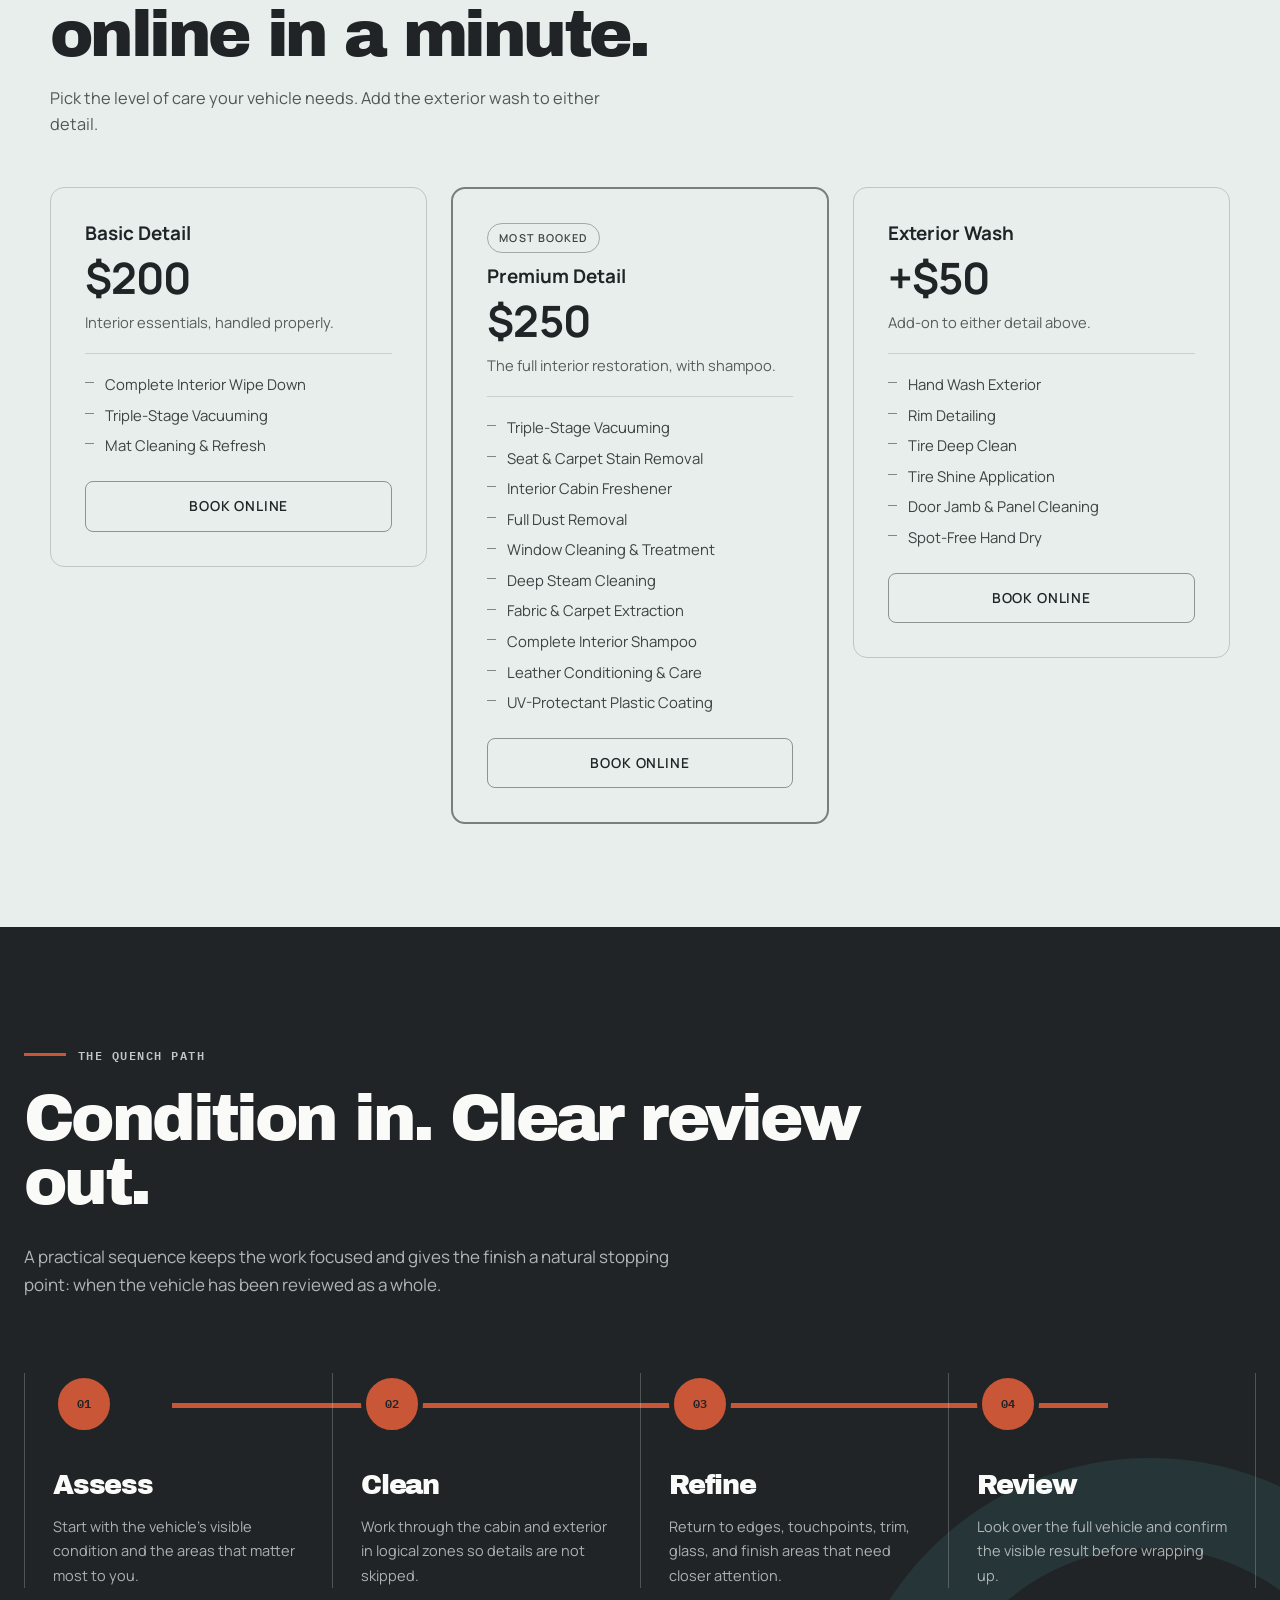
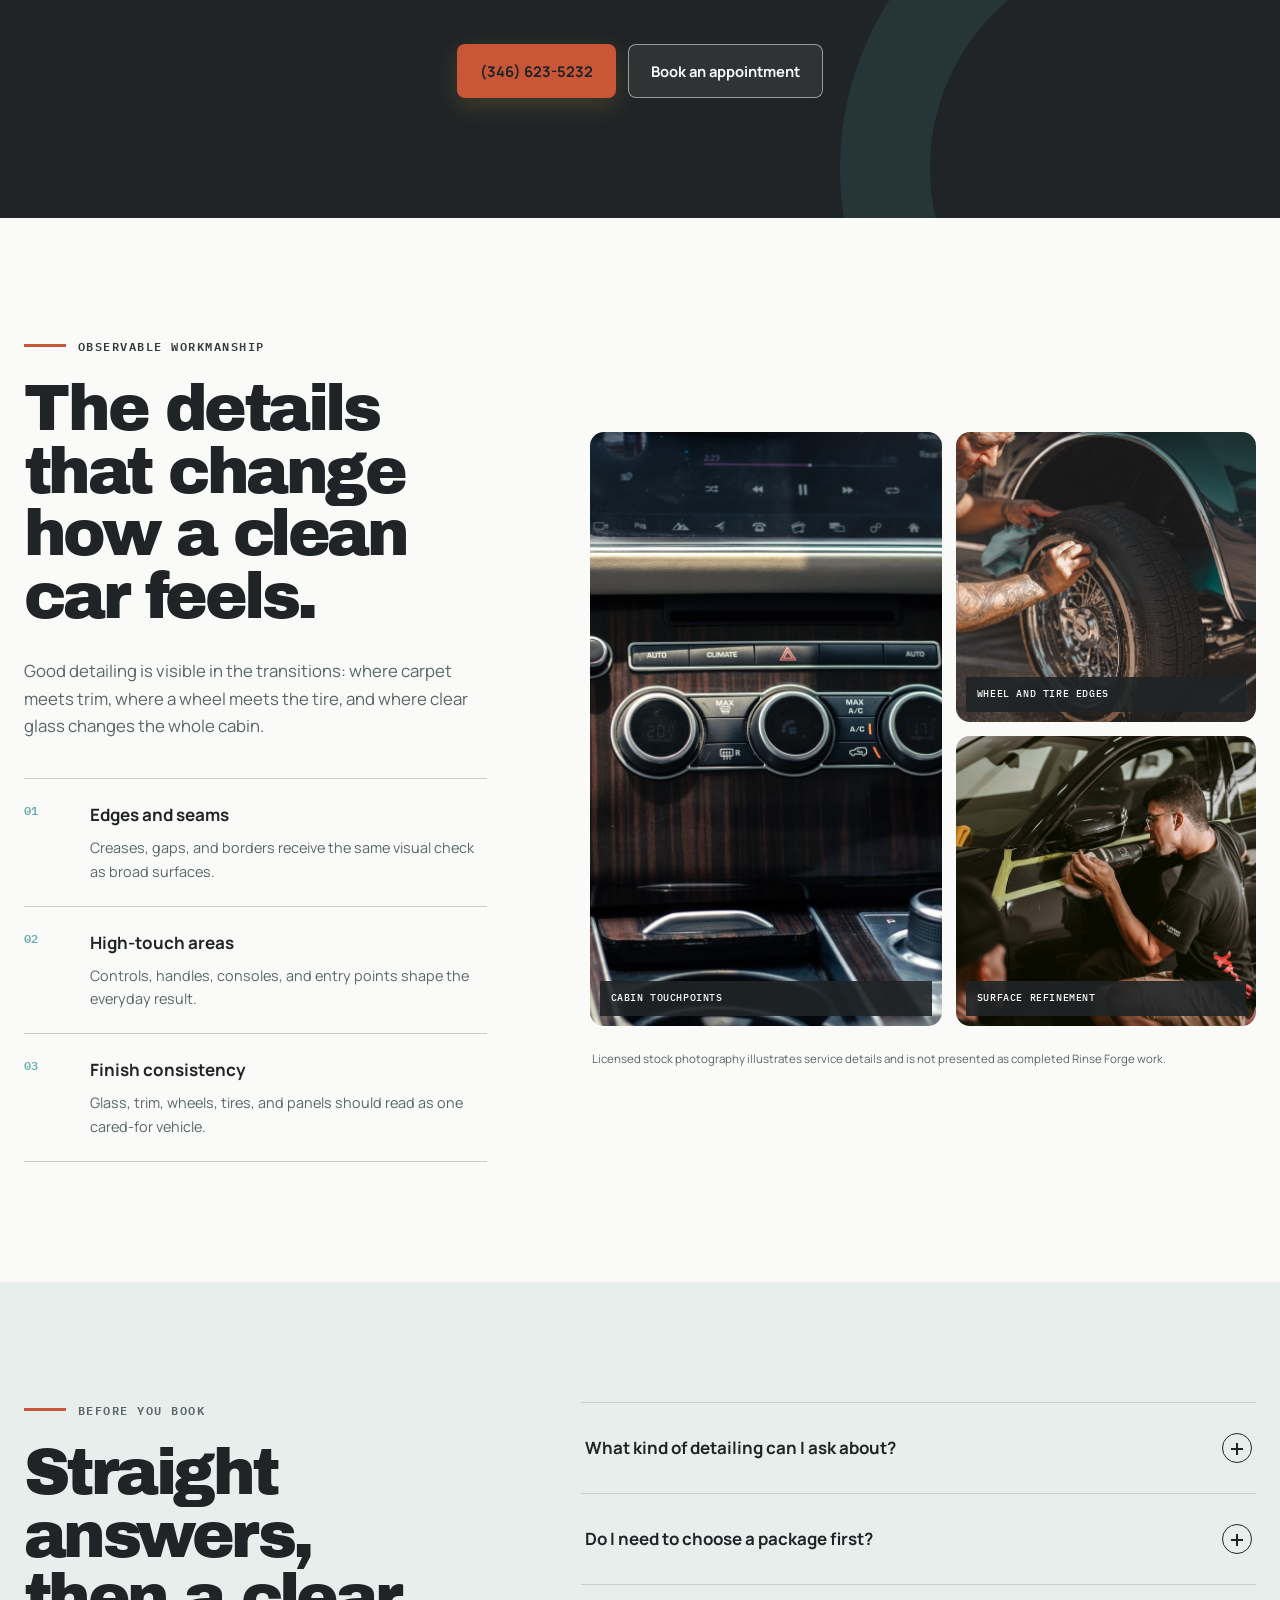
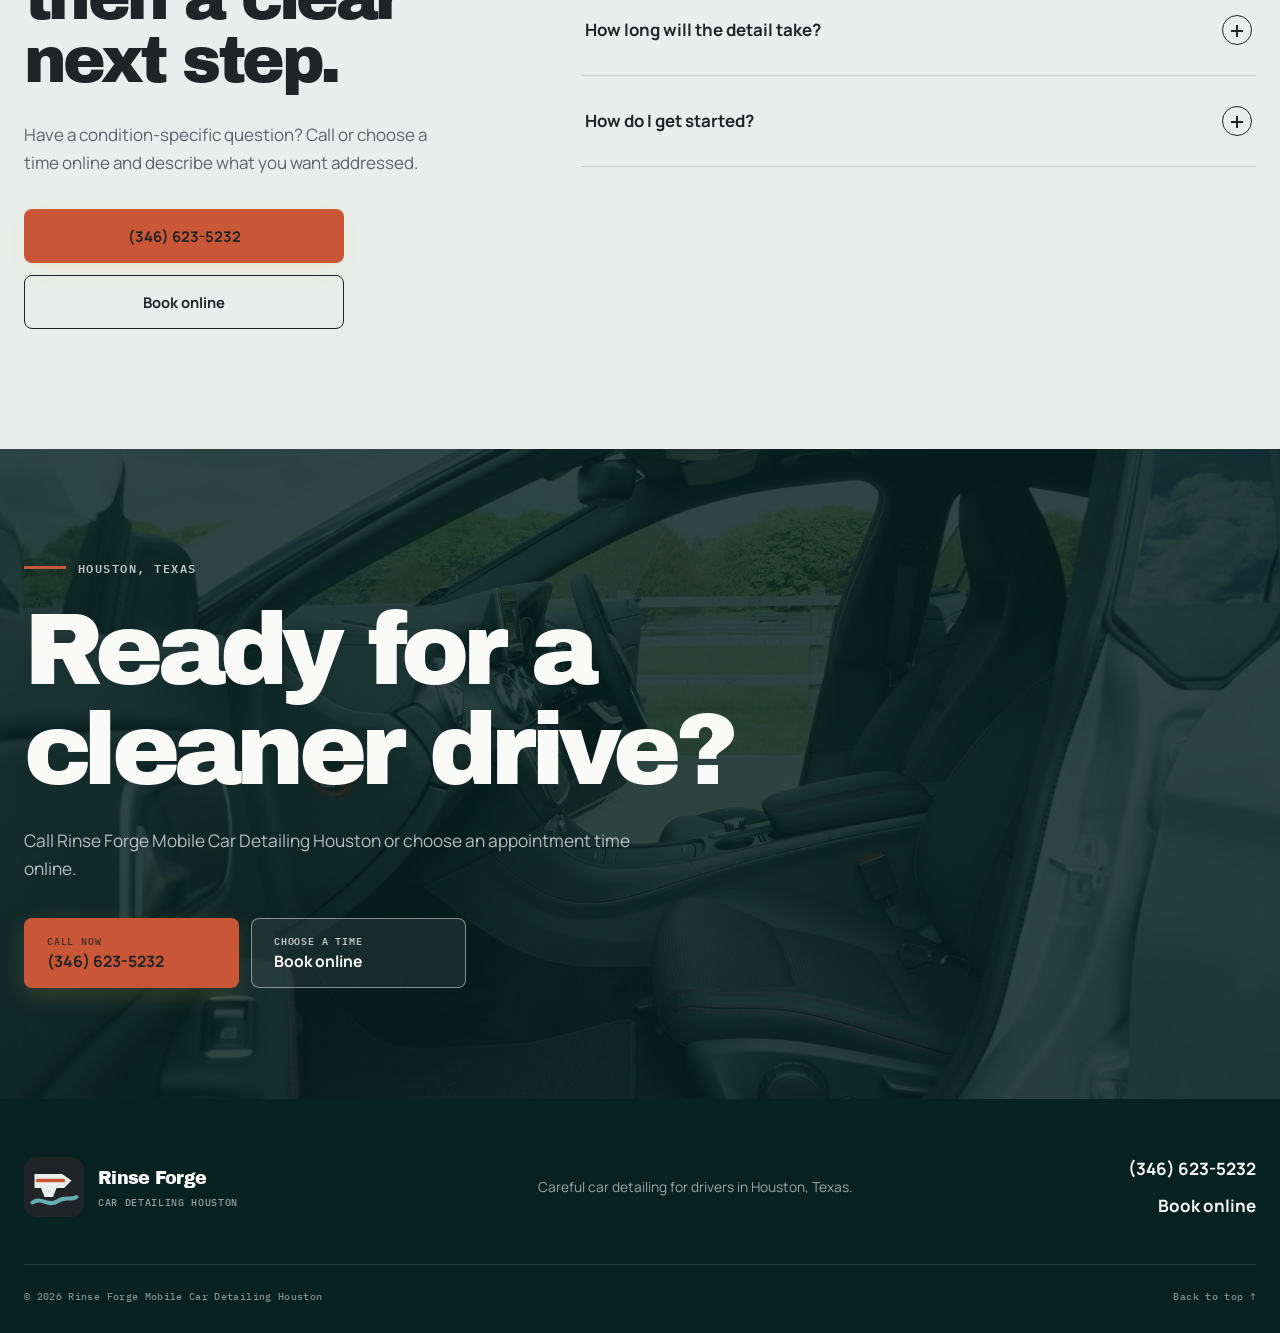
==== commit 2881516b: "fix: sync GMB identity and pricing" ====
--- a/index.html
+++ b/index.html
@@ -3,7 +3,7 @@
   <head>
     <meta charset="utf-8">
     <meta name="viewport" content="width=device-width, initial-scale=1">
-    <title>Rinse Forge Mobile Car Detailing Houston | Call or Book</title>
+    <title>Rinse Forge Mobile Car Detailing Houston | Call or Book Online</title>
     <meta name="description" content="Rinse Forge Mobile Car Detailing Houston offers careful interior, exterior, and finish-focused car detailing in Houston, Texas. Call or book online.">
     <meta name="theme-color" content="#202426">
     <meta name="robots" content="index,follow,max-image-preview:large">
@@ -25,6 +25,15 @@
         "@type": "LocalBusiness",
         "name": "Rinse Forge Mobile Car Detailing Houston",
         "url": "https://rinseforge.shop/",
+        "telephone": "+1 346-623-5232",
+        "address": {
+          "@type": "PostalAddress",
+          "streetAddress": "5601 S Braeswood Blvd",
+          "addressLocality": "Houston",
+          "addressRegion": "TX",
+          "postalCode": "77096",
+          "addressCountry": "US"
+        },
         "description": "Careful interior, exterior, and finish-focused car detailing for drivers in Houston, Texas.",
         "areaServed": {
           "@type": "City",
@@ -104,7 +113,7 @@
             <a href="#questions">FAQ</a>
           </div>
           <div class="nav-actions">
-            <a class="button button-call button-small" href="#contact" aria-disabled="true" aria-label="Call Rinse Forge at Phone pending">Phone pending</a>
+            <a class="button button-call button-small" href="tel:+13466235232" aria-label="Call Rinse Forge at (346) 623-5232">(346) 623-5232</a>
             <a class="button button-book button-small" href="https://cal.com/sumitdatta/auto-detail-service">Book online</a>
           </div>
         </nav>
@@ -119,9 +128,9 @@
             <h1>Start with the buildup. <em>Finish with a clear review.</em></h1>
             <p class="hero-lede">Rinse Forge Mobile Car Detailing Houston works through the vehicle in zones—from daily cabin buildup and exterior road film to a final whole-vehicle check.</p>
             <div class="action-pair hero-actions">
-              <a class="button button-call" href="#contact" aria-disabled="true">
-                <span>Phone at launch</span>
-                <strong>Phone pending</strong>
+              <a class="button button-call" href="tel:+13466235232">
+                <span>(346) 623-5232</span>
+                <strong>(346) 623-5232</strong>
               </a>
               <a class="button button-book" href="https://cal.com/sumitdatta/auto-detail-service">
                 <span>Choose a time</span>
@@ -201,7 +210,7 @@
               <h3>Tell us what you’re seeing.</h3>
             </div>
             <div class="action-pair compact-actions">
-              <a class="button button-call" href="#contact" aria-disabled="true">Phone pending</a>
+              <a class="button button-call" href="tel:+13466235232">(346) 623-5232</a>
               <a class="button button-book dark-book" href="https://cal.com/sumitdatta/auto-detail-service">Book online</a>
             </div>
           </div>
@@ -294,7 +303,7 @@
           </ol>
 
           <div class="process-actions action-pair">
-            <a class="button button-call" href="#contact" aria-disabled="true">Phone at launch</a>
+            <a class="button button-call" href="tel:+13466235232">(346) 623-5232</a>
             <a class="button button-book button-book-light" href="https://cal.com/sumitdatta/auto-detail-service">Book an appointment</a>
           </div>
         </div>
@@ -338,7 +347,7 @@
             <h2>Straight answers, then a clear next step.</h2>
             <p>Have a condition-specific question? Call or choose a time online and describe what you want addressed.</p>
             <div class="action-pair stacked-actions">
-              <a class="button button-call" href="#contact" aria-disabled="true">Phone pending</a>
+              <a class="button button-call" href="tel:+13466235232">(346) 623-5232</a>
               <a class="button button-book dark-book" href="https://cal.com/sumitdatta/auto-detail-service">Book online</a>
             </div>
           </div>
@@ -358,7 +367,7 @@
             </details>
             <details>
               <summary>How do I get started?<span aria-hidden="true"></span></summary>
-              <p>Call Rinse Forge at Phone pending or use the online appointment link. Both paths let you start with your vehicle and what it needs.</p>
+              <p>Call Rinse Forge at (346) 623-5232 or use the online appointment link. Both paths let you start with your vehicle and what it needs.</p>
             </details>
           </div>
         </div>
@@ -373,7 +382,7 @@
           <h2>Ready for a cleaner drive?</h2>
           <p>Call Rinse Forge Mobile Car Detailing Houston or choose an appointment time online.</p>
           <div class="action-pair final-actions">
-            <a class="button button-call" href="#contact" aria-disabled="true"><span>Phone pending</span><strong>Phone pending</strong></a>
+            <a class="button button-call" href="tel:+13466235232"><span>Call now</span><strong>(346) 623-5232</strong></a>
             <a class="button button-book" href="https://cal.com/sumitdatta/auto-detail-service"><span>Choose a time</span><strong>Book online</strong></a>
           </div>
         </div>
@@ -388,7 +397,7 @@
         </div>
         <p>Careful car detailing for drivers in Houston, Texas.</p>
         <div class="footer-actions">
-          <a href="#contact" aria-disabled="true">Phone pending</a>
+          <a href="tel:+13466235232">(346) 623-5232</a>
           <a href="https://cal.com/sumitdatta/auto-detail-service">Book online</a>
         </div>
       </div>
@@ -399,7 +408,7 @@
     </footer>
 
     <div class="mobile-sticky" aria-label="Contact options">
-      <a class="sticky-call" href="#contact" aria-disabled="true"><span>Call</span><strong>Phone pending</strong></a>
+      <a class="sticky-call" href="tel:+13466235232"><span>Call</span><strong>(346) 623-5232</strong></a>
       <a class="sticky-book" href="https://cal.com/sumitdatta/auto-detail-service"><span>Book</span><strong>Online</strong></a>
     </div>
 
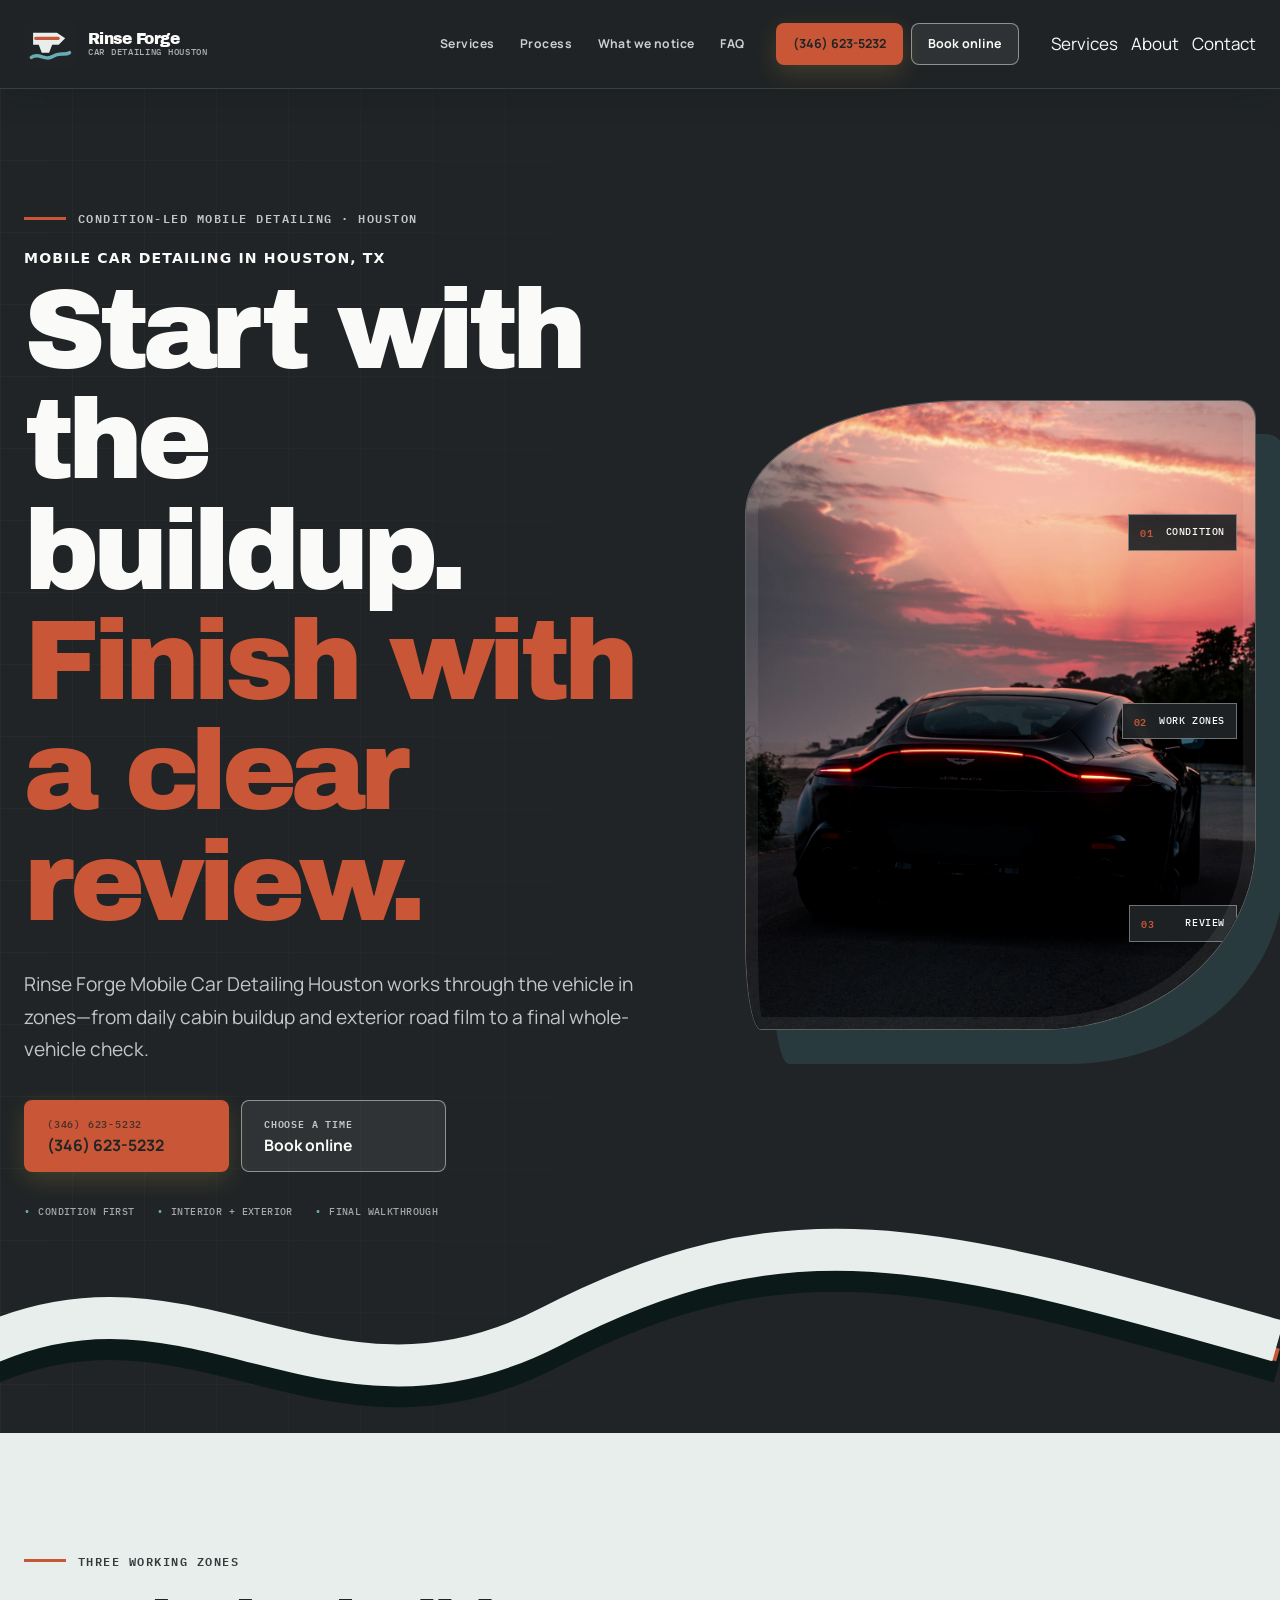
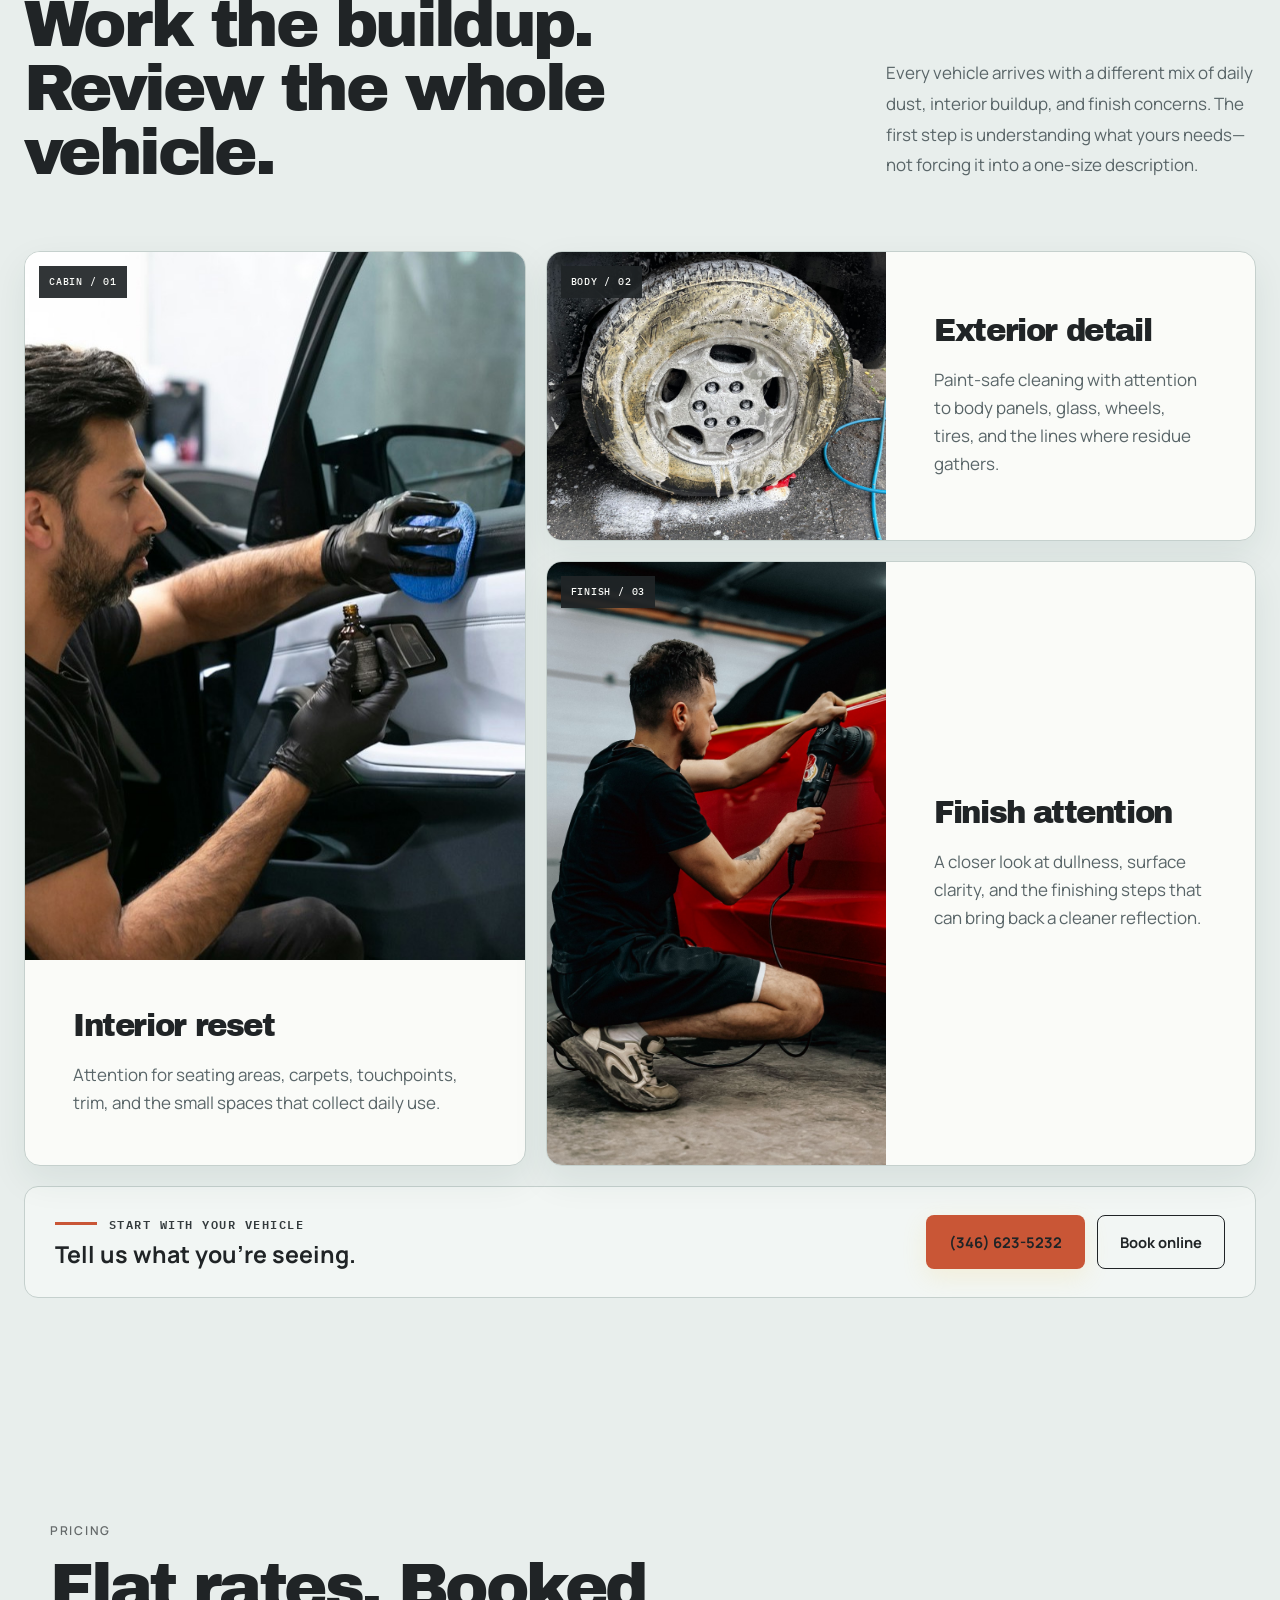
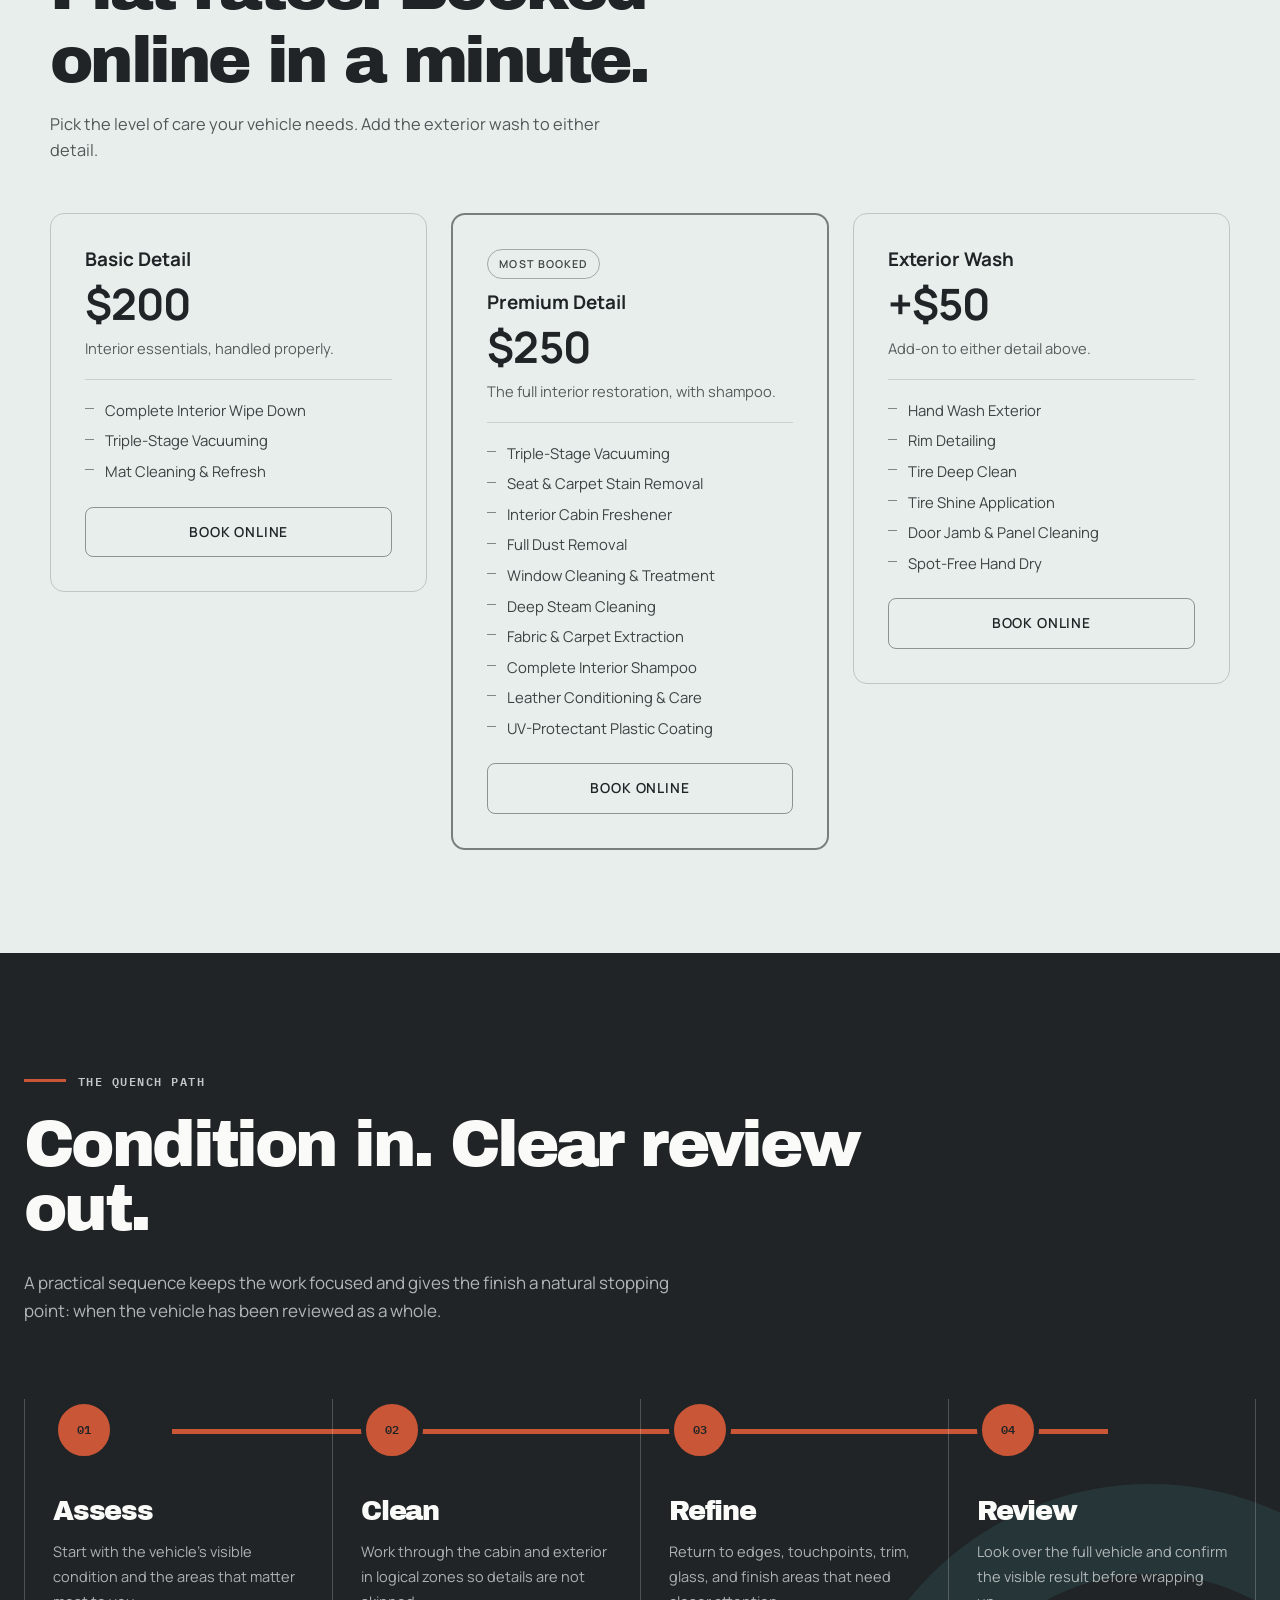
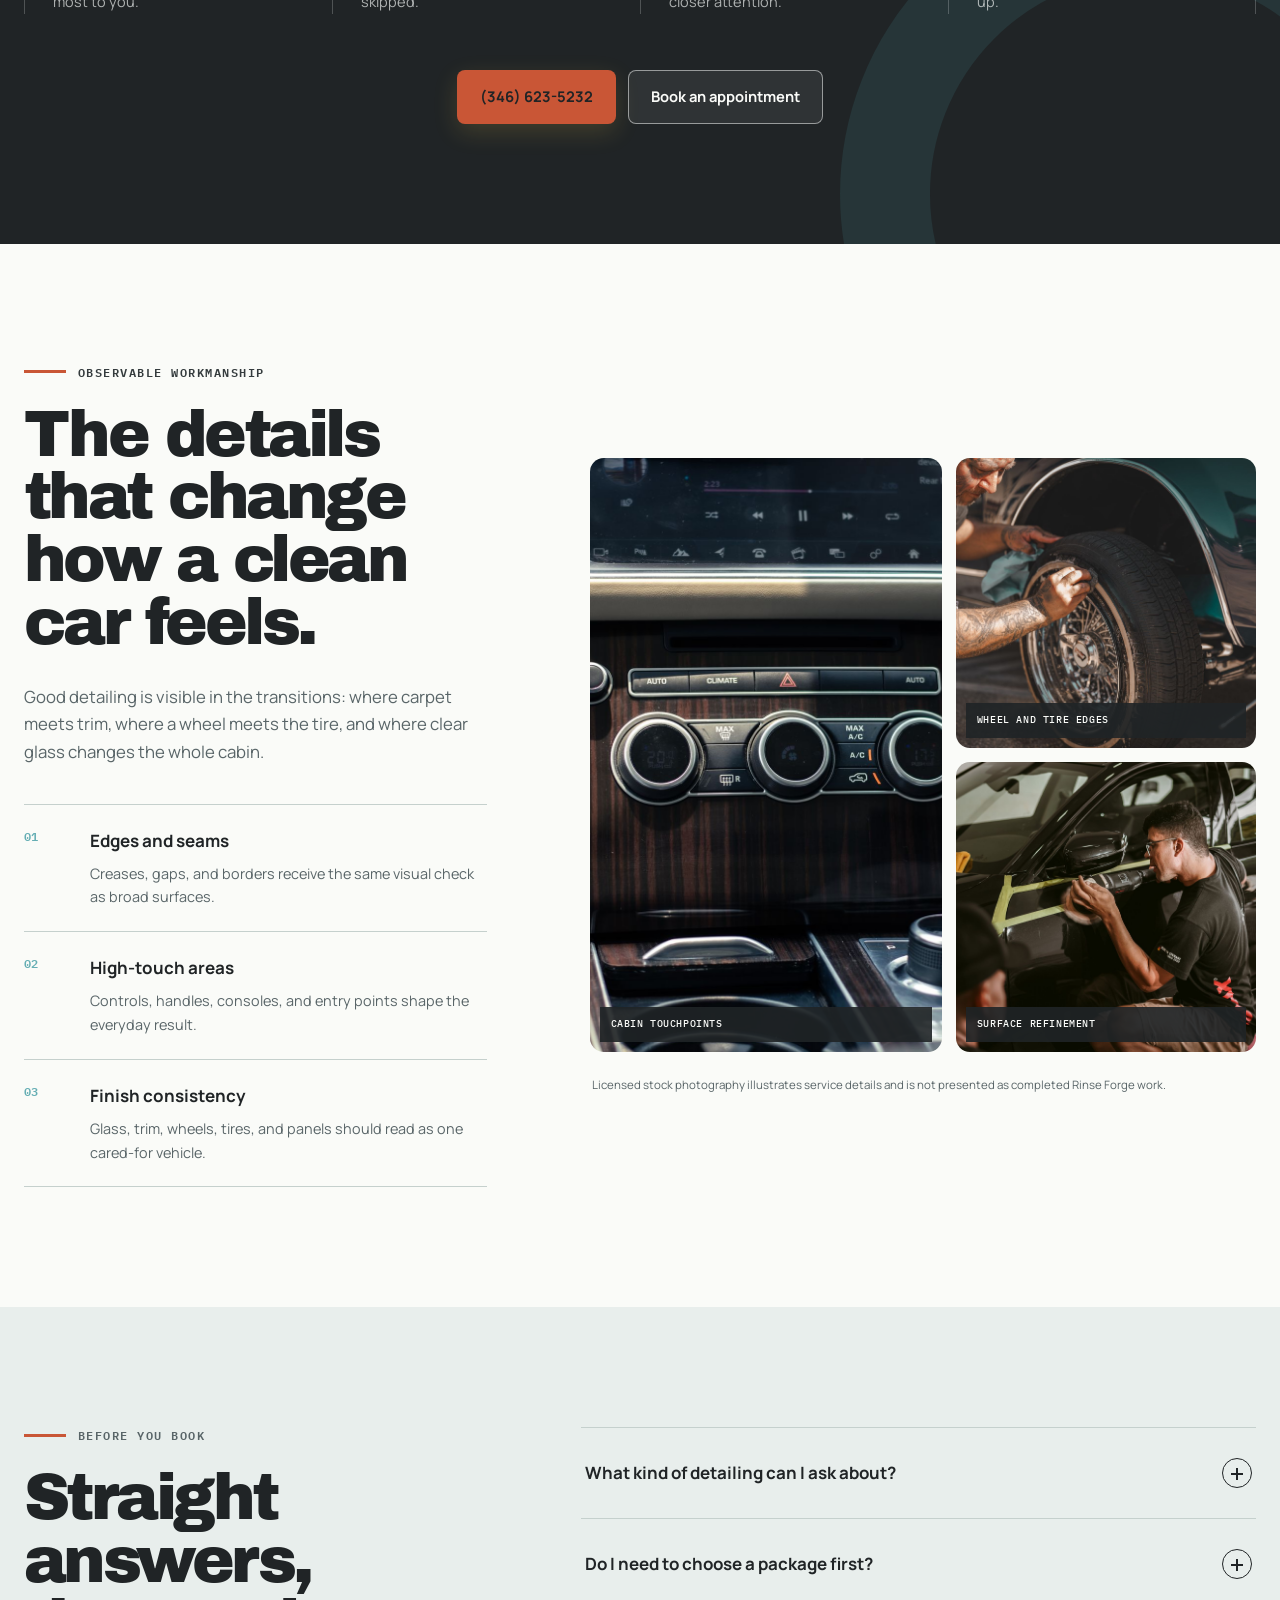
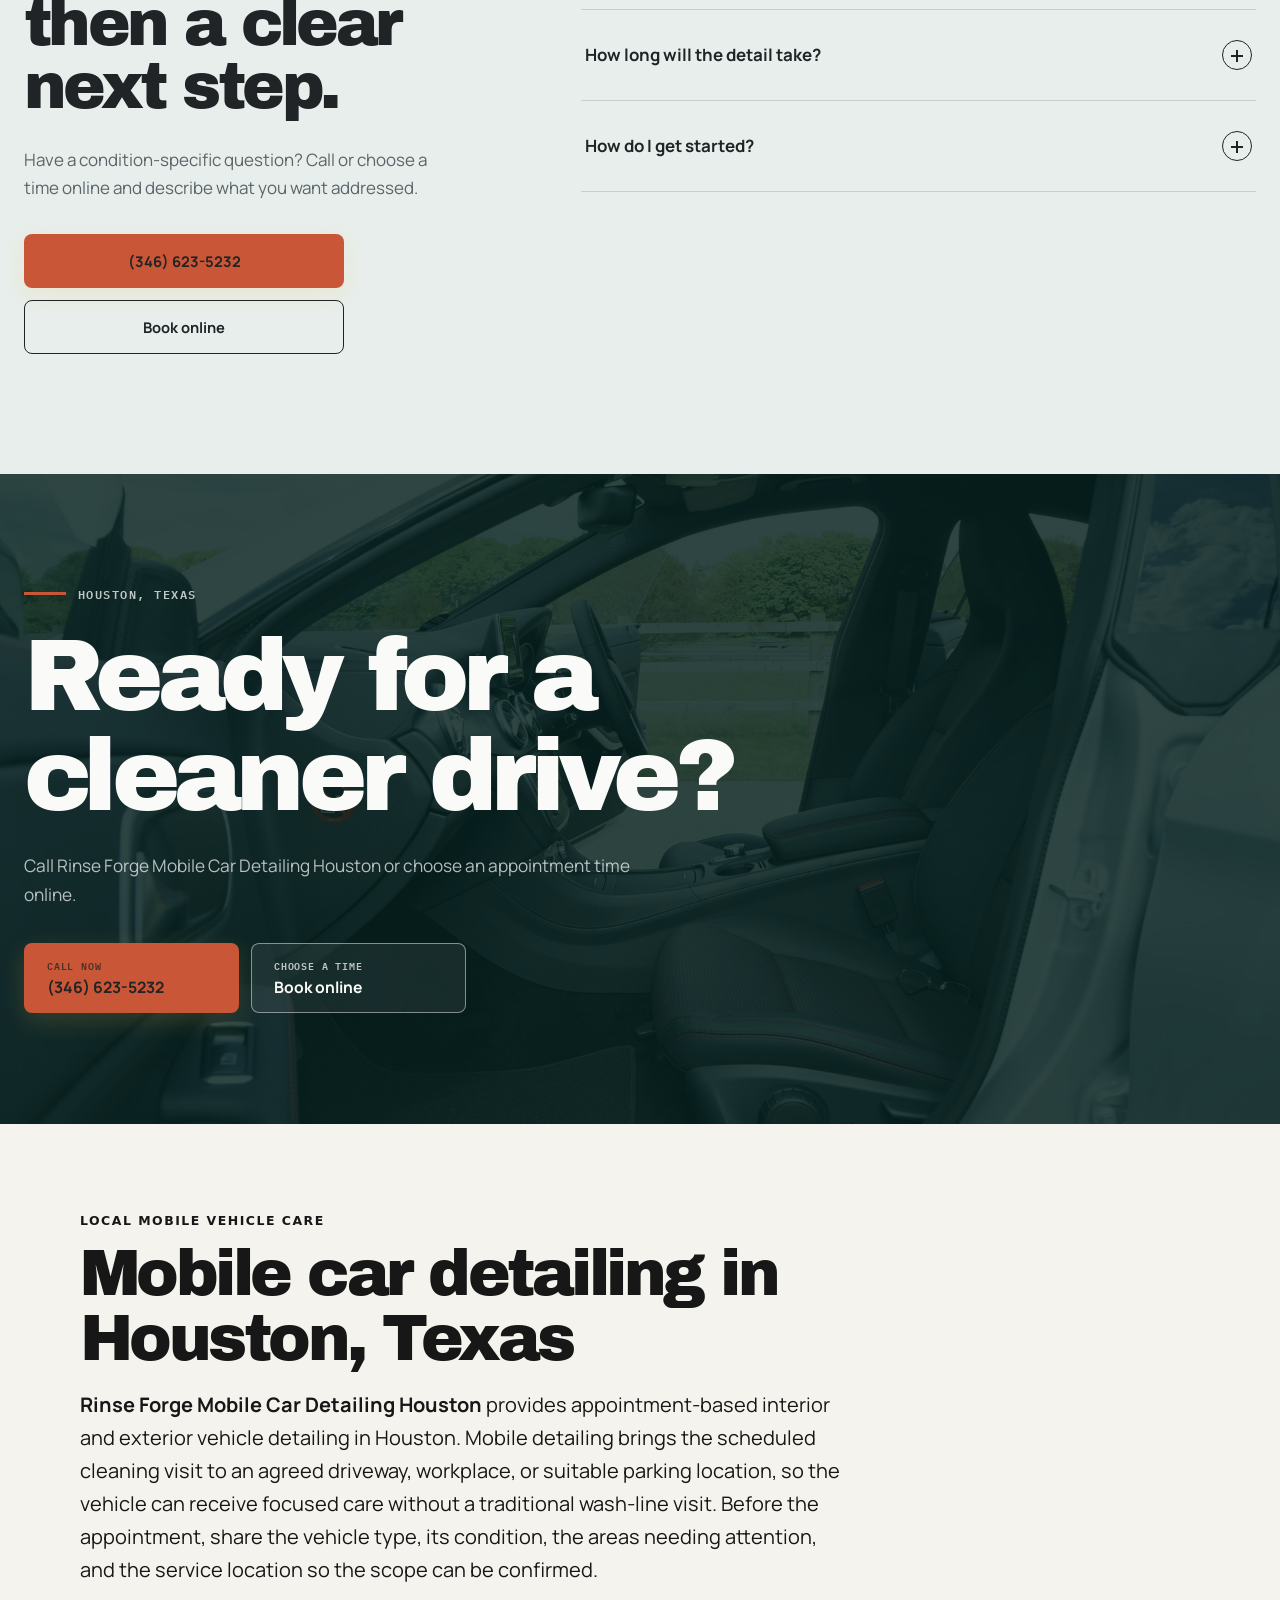
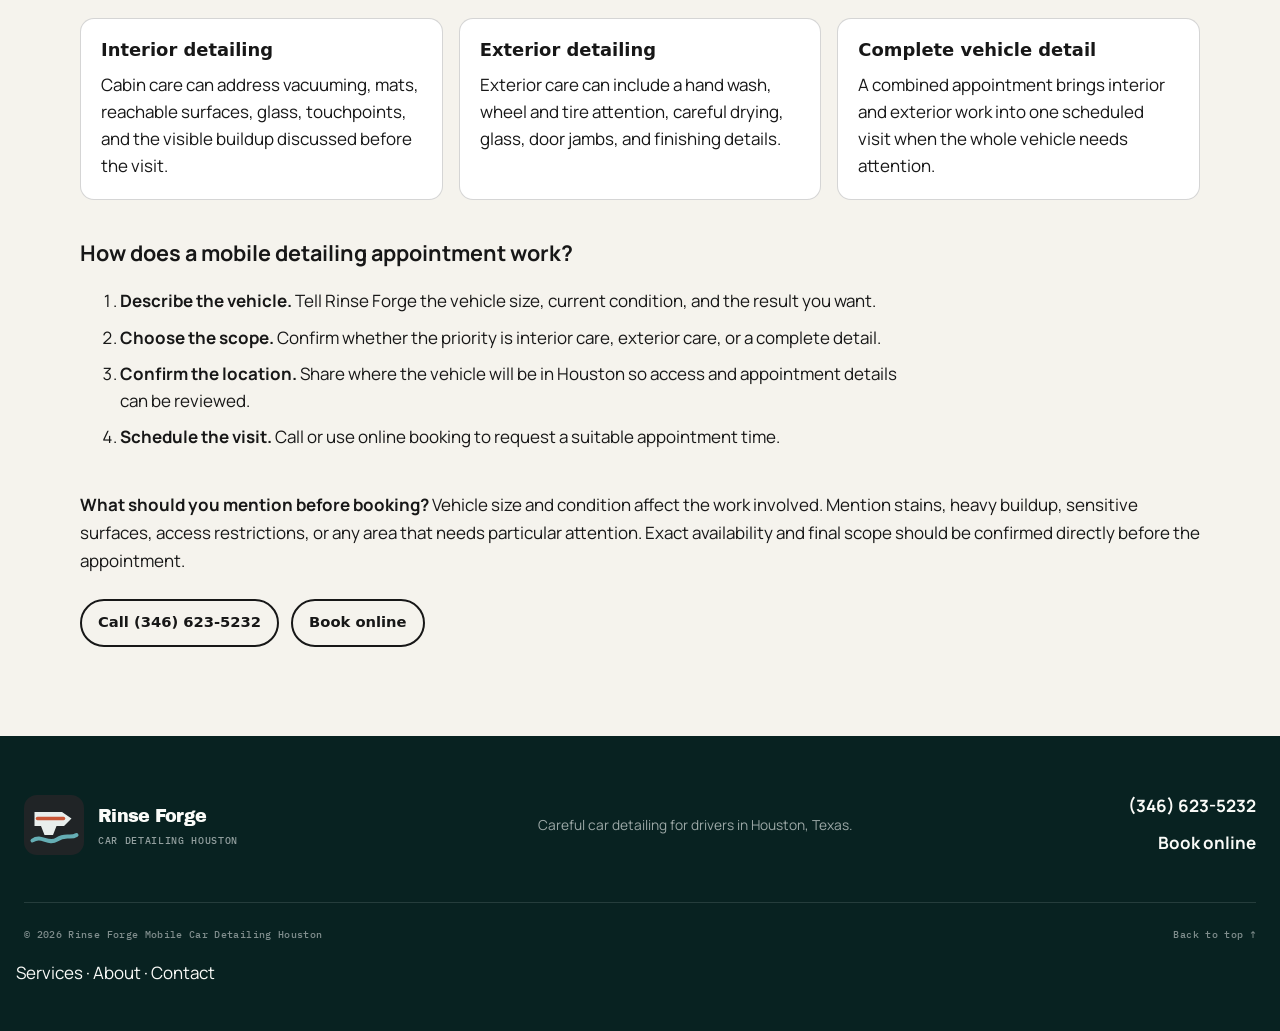
==== commit a018ad08: "Sync live site and add Cloudflare Workers deploy config Co-Authored-By: Claude Opus 5.5 <noreply@ant" ====
--- a/index.html
+++ b/index.html
@@ -3,90 +3,166 @@
   <head>
     <meta charset="utf-8">
     <meta name="viewport" content="width=device-width, initial-scale=1">
-    <title>Rinse Forge Mobile Car Detailing Houston | Call or Book Online</title>
-    <meta name="description" content="Rinse Forge Mobile Car Detailing Houston offers careful interior, exterior, and finish-focused car detailing in Houston, Texas. Call or book online.">
+    <title>Mobile Car Detailing in Houston, TX | Rinse Forge</title>
     <meta name="theme-color" content="#202426">
-    <meta name="robots" content="index,follow,max-image-preview:large">
     <link rel="canonical" href="https://rinseforge.shop/">
     <link rel="icon" href="assets/favicon.svg" type="image/svg+xml">
     <link rel="preload" href="assets/fonts/archivo-black.ttf" as="font" type="font/ttf" crossorigin>
     <link rel="preload" href="assets/hero-foam-car.jpg" as="image">
     <link rel="stylesheet" href="styles.css">
-    <meta property="og:type" content="website">
-    <meta property="og:title" content="Rinse Forge Mobile Car Detailing Houston">
-    <meta property="og:description" content="Careful car detailing for the cabin, body, and finish. Call or book online in Houston, Texas.">
-    <meta property="og:url" content="https://rinseforge.shop/">
-    <meta property="og:image" content="https://rinseforge.shop/assets/hero-foam-car.jpg">
-    <meta property="og:locale" content="en_US">
-    <meta name="twitter:card" content="summary_large_image">
     <script type="application/ld+json">
-      {
-        "@context": "https://schema.org",
-        "@type": "LocalBusiness",
-        "name": "Rinse Forge Mobile Car Detailing Houston",
-        "url": "https://rinseforge.shop/",
-        "telephone": "+1 346-623-5232",
-        "address": {
-          "@type": "PostalAddress",
-          "streetAddress": "5601 S Braeswood Blvd",
-          "addressLocality": "Houston",
-          "addressRegion": "TX",
-          "postalCode": "77096",
-          "addressCountry": "US"
-        },
-        "description": "Careful interior, exterior, and finish-focused car detailing for drivers in Houston, Texas.",
-        "areaServed": {
-          "@type": "City",
-          "name": "Houston, Texas"
-        },
-        "knowsAbout": [
-          "Car detailing",
-          "Interior car detailing",
-          "Exterior car detailing",
-          "Vehicle finish care"
-        ],
-        "priceRange": "$200-$250",
-        "makesOffer": [
-          {
-            "@type": "Offer",
-            "name": "Basic Detail",
-            "price": "200",
-            "priceCurrency": "USD",
-            "availability": "https://schema.org/InStock",
-            "itemOffered": {
-              "@type": "Service",
-              "name": "Basic Detail",
-              "description": "Interior essentials: complete interior wipe down, triple-stage vacuuming, and mat cleaning and refresh."
-            }
-          },
-          {
-            "@type": "Offer",
-            "name": "Premium Detail",
-            "price": "250",
-            "priceCurrency": "USD",
-            "availability": "https://schema.org/InStock",
-            "itemOffered": {
-              "@type": "Service",
-              "name": "Premium Detail",
-              "description": "The full interior restoration, including complete interior shampoo, deep steam cleaning, fabric and carpet extraction, and leather conditioning."
-            }
-          },
-          {
-            "@type": "Offer",
-            "name": "Exterior Wash",
-            "price": "50",
-            "priceCurrency": "USD",
-            "availability": "https://schema.org/InStock",
-            "itemOffered": {
-              "@type": "Service",
-              "name": "Exterior Wash",
-              "description": "Add-on exterior wash: hand wash, rim detailing, tire deep clean and shine, door jamb cleaning, and spot-free hand dry."
-            }
-          }
-        ]
+{
+  "@context": "https://schema.org",
+  "@type": "AutomotiveBusiness",
+  "name": "Rinse Forge Mobile Car Detailing Houston",
+  "url": "https://rinseforge.shop/",
+  "telephone": "+1 346-623-5232",
+  "address": {
+    "@type": "PostalAddress",
+    "streetAddress": "5601 S Braeswood Blvd",
+    "addressLocality": "Houston",
+    "addressRegion": "TX",
+    "postalCode": "77096",
+    "addressCountry": "US"
+  },
+  "description": "Careful interior, exterior, and finish-focused car detailing for drivers in Houston, Texas.",
+  "areaServed": {
+    "@type": "City",
+    "name": "Houston",
+    "containedInPlace": {
+      "@type": "State",
+      "name": "Texas"
+    }
+  },
+  "knowsAbout": [
+    "Car detailing",
+    "Interior car detailing",
+    "Exterior car detailing",
+    "Vehicle finish care"
+  ],
+  "priceRange": "$200-$250",
+  "makesOffer": [
+    {
+      "@type": "Offer",
+      "name": "Basic Detail",
+      "price": "200",
+      "priceCurrency": "USD",
+      "availability": "https://schema.org/InStock",
+      "itemOffered": {
+        "@type": "Service",
+        "name": "Basic Detail",
+        "description": "Interior essentials: complete interior wipe down, triple-stage vacuuming, and mat cleaning and refresh."
       }
+    },
+    {
+      "@type": "Offer",
+      "name": "Premium Detail",
+      "price": "250",
+      "priceCurrency": "USD",
+      "availability": "https://schema.org/InStock",
+      "itemOffered": {
+        "@type": "Service",
+        "name": "Premium Detail",
+        "description": "The full interior restoration, including complete interior shampoo, deep steam cleaning, fabric and carpet extraction, and leather conditioning."
+      }
+    },
+    {
+      "@type": "Offer",
+      "name": "Exterior Wash",
+      "price": "50",
+      "priceCurrency": "USD",
+      "availability": "https://schema.org/InStock",
+      "itemOffered": {
+        "@type": "Service",
+        "name": "Exterior Wash",
+        "description": "Add-on exterior wash: hand wash, rim detailing, tire deep clean and shine, door jamb cleaning, and spot-free hand dry."
+      }
+    }
+  ],
+  "@id": "https://rinseforge.shop/#business",
+  "geo": {
+    "@type": "GeoCoordinates",
+    "latitude": 29.675001680085,
+    "longitude": -95.483181928825
+  },
+  "image": "https://rinseforge.shop/assets/hero-foam-car.jpg",
+  "contactPoint": {
+    "@type": "ContactPoint",
+    "telephone": "+1 346-623-5232",
+    "contactType": "customer service",
+    "areaServed": "US-TX",
+    "availableLanguage": "English"
+  }
+}
     </script>
-  </head>
+<!-- SEO-GEO:START -->
+  <meta name="description" content="Mobile car detailing in Houston, TX from Rinse Forge, with interior cleaning, exterior hand washing, and complete details. Call or book online.">
+  <meta name="robots" content="index, follow, max-image-preview:large, max-snippet:-1, max-video-preview:-1">
+  <meta property="og:locale" content="en_US">
+  <meta property="og:type" content="website">
+  <meta property="og:site_name" content="Rinse Forge">
+  <meta property="og:title" content="Mobile Car Detailing in Houston, TX | Rinse Forge">
+  <meta property="og:description" content="Mobile car detailing in Houston, TX from Rinse Forge, with interior cleaning, exterior hand washing, and complete details. Call or book online.">
+  <meta property="og:url" content="https://rinseforge.shop/">
+  <meta property="og:image" content="https://rinseforge.shop/assets/hero-foam-car.jpg">
+  <meta name="twitter:image" content="https://rinseforge.shop/assets/hero-foam-car.jpg">
+  <meta name="twitter:card" content="summary_large_image">
+  <meta name="twitter:title" content="Mobile Car Detailing in Houston, TX | Rinse Forge">
+  <meta name="twitter:description" content="Mobile car detailing in Houston, TX from Rinse Forge, with interior cleaning, exterior hand washing, and complete details. Call or book online.">
+  <style id="seo-geo-styles">
+    .seo-local-intent { display:block; margin:0 0 .55rem; font:700 clamp(.78rem,1.1vw,.95rem)/1.2 system-ui,sans-serif; letter-spacing:.08em; text-transform:uppercase; }
+    .seo-geo-section { background:#f5f3ed; color:#171717; padding:clamp(3.5rem,7vw,6.5rem) clamp(1.25rem,5vw,5rem); }
+    .seo-geo-inner { width:min(1120px,100%); margin:0 auto; }
+    .seo-geo-kicker { margin:0 0 .75rem; font:700 .78rem/1.2 system-ui,sans-serif; letter-spacing:.12em; text-transform:uppercase; }
+    .seo-geo-section h2 { max-width:22ch; margin:0 0 1rem; color:inherit; font-size:clamp(2rem,5vw,4rem); line-height:1.02; }
+    .seo-geo-answer { max-width:760px; margin:0 0 2rem; font-size:clamp(1.05rem,2vw,1.25rem); line-height:1.65; }
+    .seo-geo-grid { display:grid; grid-template-columns:repeat(3,minmax(0,1fr)); gap:1rem; margin:2rem 0; }
+    .seo-geo-card { border:1px solid rgba(23,23,23,.18); border-radius:14px; padding:1.25rem; background:#fff; }
+    .seo-geo-card h3 { margin:0 0 .6rem; color:inherit; font:700 1.12rem/1.25 system-ui,sans-serif; }
+    .seo-geo-card p { margin:0; line-height:1.6; }
+    .seo-geo-steps { max-width:820px; margin:2.5rem 0; }
+    .seo-geo-steps li { margin:.65rem 0; line-height:1.55; }
+    .seo-geo-actions { display:flex; flex-wrap:wrap; gap:.75rem; margin-top:1.5rem; }
+    .seo-geo-action { display:inline-flex; align-items:center; min-height:48px; padding:.75rem 1rem; border:2px solid currentColor; border-radius:999px; color:inherit; font:700 .92rem/1 system-ui,sans-serif; text-decoration:none; }
+    @media (max-width:760px) { .seo-geo-grid { grid-template-columns:1fr; } }
+  </style>
+<!-- SEO-GEO:END -->
+  <script id="seo-geo-entity-schema" type="application/ld+json">
+{
+  "@context": "https://schema.org",
+  "@graph": [
+    {
+      "@type": "WebSite",
+      "@id": "https://rinseforge.shop/#website",
+      "url": "https://rinseforge.shop/",
+      "name": "Rinse Forge Mobile Car Detailing Houston",
+      "inLanguage": "en-US",
+      "publisher": {
+        "@id": "https://rinseforge.shop/#business"
+      }
+    },
+    {
+      "@type": "Service",
+      "@id": "https://rinseforge.shop/#mobile-car-detailing",
+      "name": "Mobile Car Detailing in Houston, Texas",
+      "serviceType": "Mobile car detailing",
+      "provider": {
+        "@id": "https://rinseforge.shop/#business"
+      },
+      "areaServed": {
+        "@type": "City",
+        "name": "Houston",
+        "containedInPlace": {
+          "@type": "State",
+          "name": "Texas"
+        }
+      },
+      "url": "https://rinseforge.shop/#services"
+    }
+  ]
+}
+  </script>
+<style id="SEO-NEXT-NAV-CSS">.seo-next-nav{display:flex;gap:.8rem;flex-wrap:wrap}.seo-next-footer-nav{padding:1rem}.seo-next-footer-nav a{color:inherit}</style></head>
   <body>
     <a class="skip-link" href="#main-content">Skip to content</a>
 
@@ -116,7 +192,7 @@
             <a class="button button-call button-small" href="tel:+13466235232" aria-label="Call Rinse Forge at (346) 623-5232">(346) 623-5232</a>
             <a class="button button-book button-small" href="https://cal.com/sumitdatta/auto-detail-service">Book online</a>
           </div>
-        </nav>
+        <!-- SEO-NEXT-NAV:START --><div class="seo-next-nav" aria-label="Expanded site pages"><a href="/services/">Services</a><a href="/about/">About</a><a href="/contact/">Contact</a></div><!-- SEO-NEXT-NAV:END --></nav>
       </div>
     </header>
 
@@ -125,7 +201,7 @@
         <div class="hero-grid shell">
           <div class="hero-copy">
             <p class="eyebrow light"><span></span> Condition-led mobile detailing · Houston</p>
-            <h1>Start with the buildup. <em>Finish with a clear review.</em></h1>
+            <h1><span class="seo-local-intent" data-seo-local-intent>Mobile Car Detailing in Houston, TX</span>Start with the buildup. <em>Finish with a clear review.</em></h1>
             <p class="hero-lede">Rinse Forge Mobile Car Detailing Houston works through the vehicle in zones—from daily cabin buildup and exterior road film to a final whole-vehicle check.</p>
             <div class="action-pair hero-actions">
               <a class="button button-call" href="tel:+13466235232">
@@ -387,7 +463,47 @@
           </div>
         </div>
       </section>
-    </main>
+    <!-- SEO-GEO-LOCAL:START -->
+    <section class="seo-geo-section" id="local-detailing" aria-labelledby="local-detailing-title">
+      <div class="seo-geo-inner">
+        <p class="seo-geo-kicker">Local mobile vehicle care</p>
+        <h2 id="local-detailing-title">Mobile car detailing in Houston, Texas</h2>
+        <p class="seo-geo-answer"><strong>Rinse Forge Mobile Car Detailing Houston</strong> provides appointment-based interior and exterior vehicle detailing in Houston. Mobile detailing brings the scheduled cleaning visit to an agreed driveway, workplace, or suitable parking location, so the vehicle can receive focused care without a traditional wash-line visit. Before the appointment, share the vehicle type, its condition, the areas needing attention, and the service location so the scope can be confirmed.</p>
+
+        <div class="seo-geo-grid" aria-label="Available detailing options">
+          <article class="seo-geo-card">
+            <h3>Interior detailing</h3>
+            <p>Cabin care can address vacuuming, mats, reachable surfaces, glass, touchpoints, and the visible buildup discussed before the visit.</p>
+          </article>
+          <article class="seo-geo-card">
+            <h3>Exterior detailing</h3>
+            <p>Exterior care can include a hand wash, wheel and tire attention, careful drying, glass, door jambs, and finishing details.</p>
+          </article>
+          <article class="seo-geo-card">
+            <h3>Complete vehicle detail</h3>
+            <p>A combined appointment brings interior and exterior work into one scheduled visit when the whole vehicle needs attention.</p>
+          </article>
+        </div>
+
+        <div class="seo-geo-steps">
+          <h3>How does a mobile detailing appointment work?</h3>
+          <ol>
+            <li><strong>Describe the vehicle.</strong> Tell Rinse Forge the vehicle size, current condition, and the result you want.</li>
+            <li><strong>Choose the scope.</strong> Confirm whether the priority is interior care, exterior care, or a complete detail.</li>
+            <li><strong>Confirm the location.</strong> Share where the vehicle will be in Houston so access and appointment details can be reviewed.</li>
+            <li><strong>Schedule the visit.</strong> Call or use online booking to request a suitable appointment time.</li>
+          </ol>
+        </div>
+
+        <p><strong>What should you mention before booking?</strong> Vehicle size and condition affect the work involved. Mention stains, heavy buildup, sensitive surfaces, access restrictions, or any area that needs particular attention. Exact availability and final scope should be confirmed directly before the appointment.</p>
+        <div class="seo-geo-actions">
+          <a class="seo-geo-action" href="tel:+13466235232">Call (346) 623-5232</a>
+          <a class="seo-geo-action" href="https://cal.com/sumitdatta/auto-detail-service" target="_blank" rel="noopener">Book online</a>
+        </div>
+      </div>
+    </section>
+<!-- SEO-GEO-LOCAL:END -->
+  </main>
 
     <footer class="site-footer">
       <div class="shell footer-grid">
@@ -405,7 +521,7 @@
         <span>© <span data-year>2026</span> Rinse Forge Mobile Car Detailing Houston</span>
         <a href="#top">Back to top ↑</a>
       </div>
-    </footer>
+    <!-- SEO-NEXT-NAV:START --><nav class="seo-next-footer-nav" aria-label="Expanded footer navigation"><a href="/services/">Services</a> · <a href="/about/">About</a> · <a href="/contact/">Contact</a></nav><!-- SEO-NEXT-NAV:END --></footer>
 
     <div class="mobile-sticky" aria-label="Contact options">
       <a class="sticky-call" href="tel:+13466235232"><span>Call</span><strong>(346) 623-5232</strong></a>
